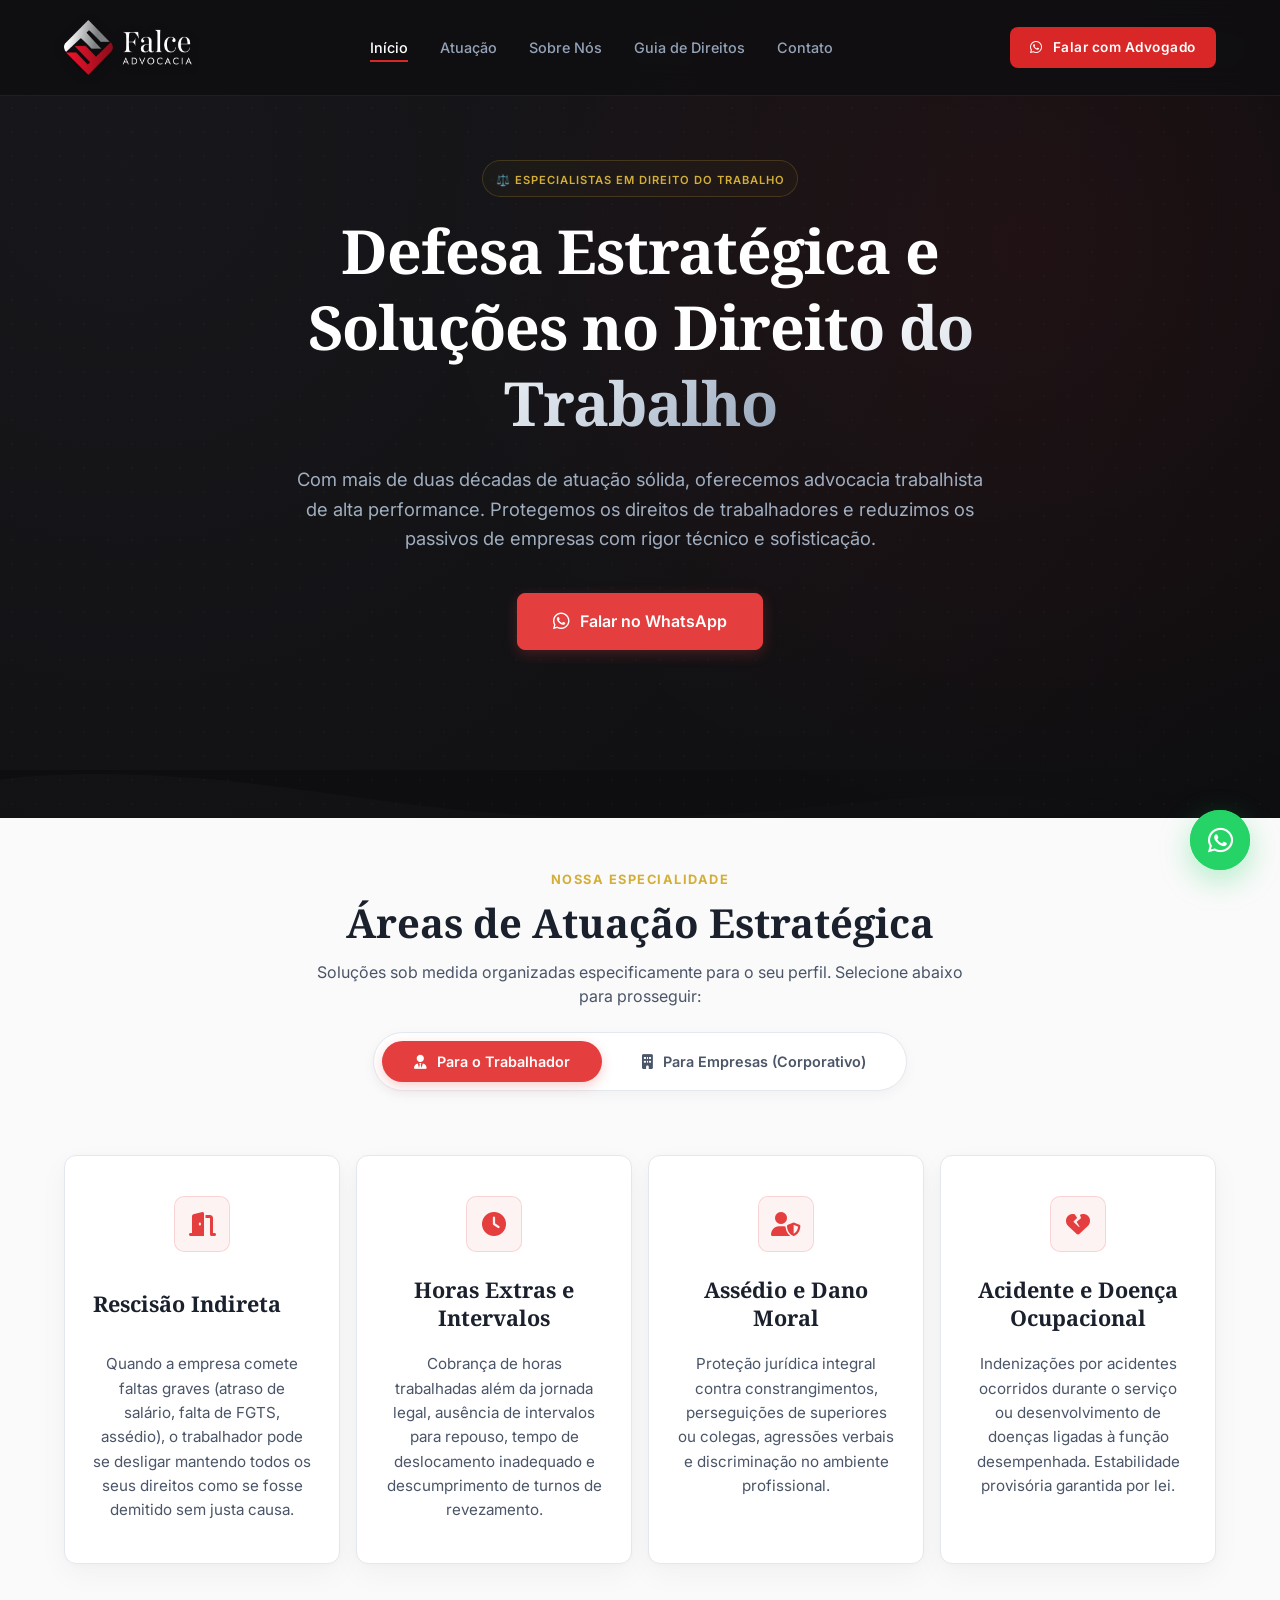
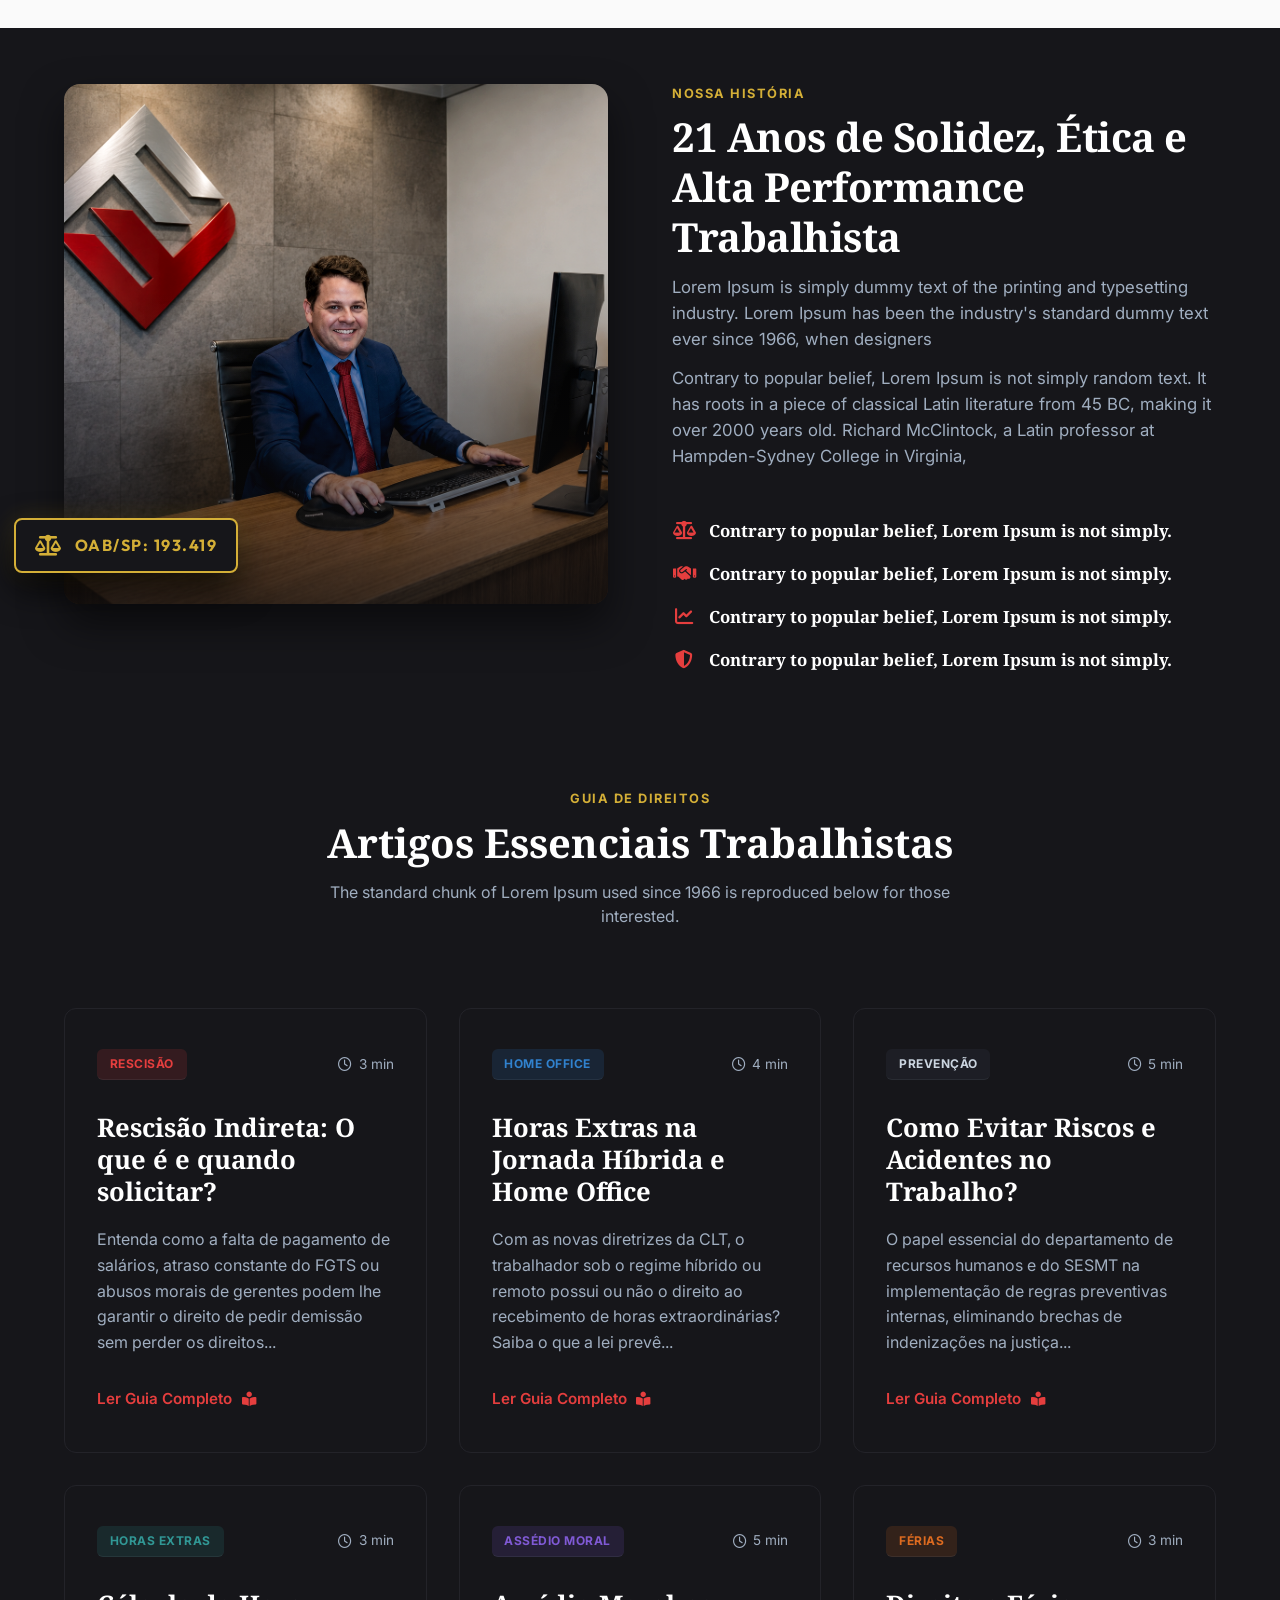
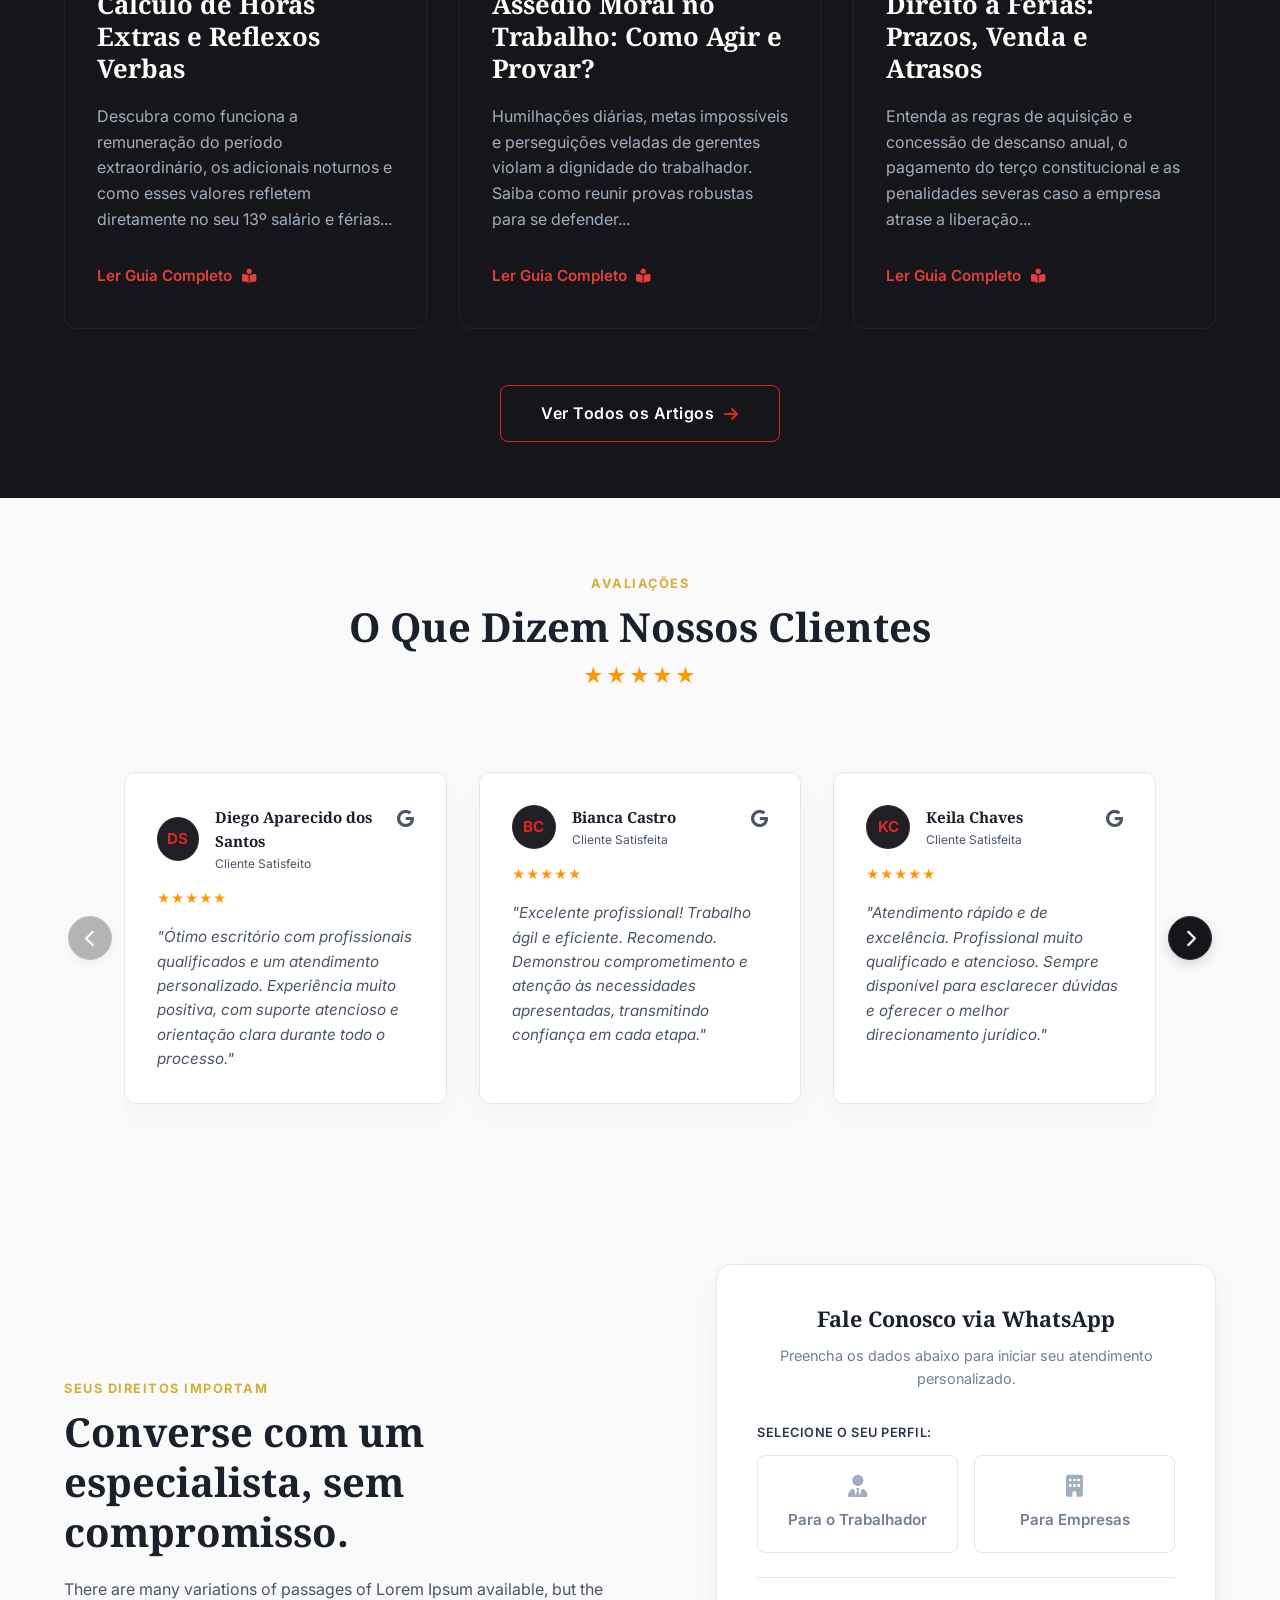
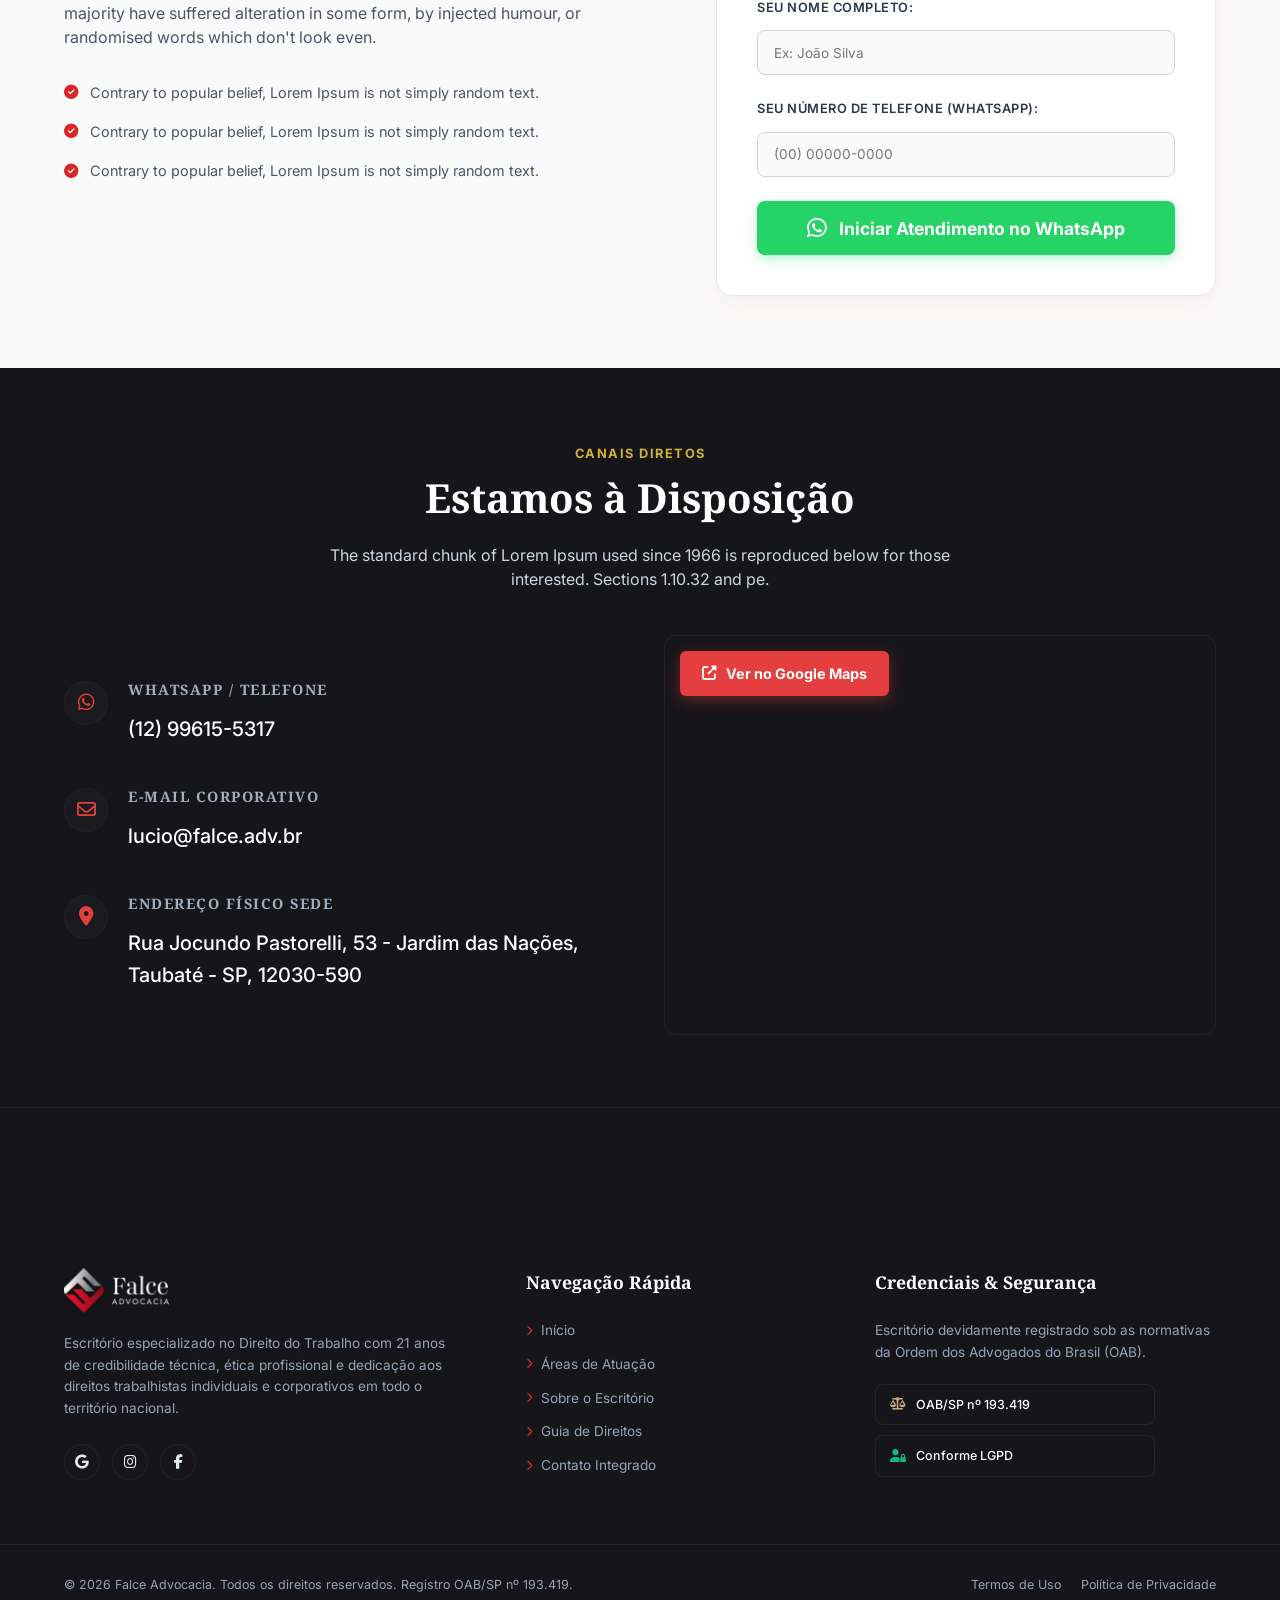
==== index.html @ 9730a667 "Primeiro commit" ====
<!DOCTYPE html>
<html lang="pt-BR">

<head>
  <meta charset="UTF-8">
  <meta name="viewport" content="width=device-width, initial-scale=1.0">
  <meta name="description"
    content="Falce Advocacia - Escritório especializado em Direito do Trabalho com 21 anos de experiência. Defesa estratégica para empresas e trabalhadores. Agende sua consulta.">
  <meta name="keywords"
    content="advogado trabalhista, advocacia trabalhista, rescisão indireta, horas extras, compliance trabalhista, defesa trabalhista, Falce Advocacia">
  <meta name="author" content="Falce Advocacia">

  <title>Falce Advocacia | Direito do Trabalho & Defesa Estratégica (21 Anos)</title>

  <!-- Favicon placeholder (Uses SVG vector) -->
  <link rel="icon" type="image/svg+xml" href="logo_vector.svg">

  <!-- Google Fonts -->
  <link rel="preconnect" href="https://fonts.googleapis.com">
  <link rel="preconnect" href="https://fonts.gstatic.com" crossorigin>
  <link
    href="https://fonts.googleapis.com/css2?family=Inter:wght@300;400;500;600;700&family=Playfair+Display:ital,wght@0,400;0,600;0,700;1,400&family=Outfit:wght@400;500;600;700&display=swap"
    rel="stylesheet">
  <link href="https://fonts.googleapis.com/css2?family=Noto+Serif:ital,wght@0,100..900;1,100..900&display=swap"
    rel="stylesheet">

  <!-- FontAwesome Icons -->
  <link rel="stylesheet" href="https://cdnjs.cloudflare.com/ajax/libs/font-awesome/6.4.0/css/all.min.css">

  <!-- Main Stylesheet -->
  <link rel="stylesheet" href="css/style.css">
</head>

<body>

  <!-- ==================== HEADER & NAVIGATION ==================== -->
  <header id="navbar" class="main-header">
    <div class="header-container">
      <a href="#inicio" class="logo-link" id="logo-nav">
        <!-- Exibe estritamente o arquivo SVG original com os textos integrados nativos -->
        <div class="logo-icon-wrapper">
          <img src="logo falce.svg" alt="Falce Advocacia" class="logo-svg-nav"
            style="height: 55px; width: auto; display: block;">
        </div>
      </a>

      <!-- Desktop Nav Menu Atualizado -->
      <nav class="nav-menu" id="nav-menu">
        <ul class="nav-list">
          <li><a href="#inicio" class="nav-item active">Início</a></li>
          <li><a href="#atuacao" class="nav-item">Atuação</a></li>
          <li><a href="#sobre" class="nav-item">Sobre Nós</a></li>
          <li><a href="#direitos" class="nav-item">Guia de Direitos</a></li>
          <li><a href="#contato" class="nav-item">Contato</a></li>
        </ul>
      </nav>

      <!-- CTA Button & Mobile Toggle -->
      <div class="header-actions">
        <a href="https://wa.me/5512996155317?text=Olá,%20gostaria%20de%20agendar%20uma%20consulta%20trabalhista."
          target="_blank" rel="noopener noreferrer" class="btn btn-nav btn-red-glow">
          <i class="fab fa-whatsapp"></i> <span>Falar com Advogado</span>
        </a>
        <button class="mobile-toggle" id="mobile-toggle-btn" aria-label="Abrir Menu">
          <span class="bar"></span>
          <span class="bar"></span>
          <span class="bar"></span>
        </button>
      </div>
    </div>
  </header>

  <!-- ==================== HERO SECTION ==================== -->
  <section id="inicio" class="hero-section">
    <div class="hero-bg-overlay"></div>
    <div class="hero-grid-pattern"></div>

    <div class="hero-container container">
      <div class="hero-content"
        style="max-width: 850px; margin: 0; text-align: left; padding-top: 4rem; padding-bottom: 4rem;">
        <div class="badge-experience fade-in-up" style="display: inline-block; margin-bottom: 1.5rem;">
          <span class="badge-text">⚖️ Especialistas em Direito do Trabalho</span>
        </div>

        <h1 class="hero-title fade-in-up"
          style="text-align: left; font-size: 3.8rem; line-height: 1.15; font-weight: 700; letter-spacing: -1px; margin-bottom: 1.5rem;">
          Defesa Estratégica e Soluções no <span class="text-gradient-silver">Direito do Trabalho</span>
        </h1>

        <p class="hero-description fade-in-up"
          style="font-size: 1.15rem; line-height: 1.6; text-align: left; color: #a0aec0; max-width: 700px; margin-bottom: 2.5rem;">
          Com mais de duas décadas de atuação sólida, oferecemos advocacia trabalhista de alta performance. Protegemos
          os direitos de trabalhadores e reduzimos os passivos de empresas com rigor técnico e sofisticação.
        </p>

        <div class="hero-ctas fade-in-up"
          style="display: flex; gap: 1rem; justify-content: flex-start; align-items: center; flex-wrap: wrap;">
          <a href="https://wa.me/5512996155317?text=Olá,%20gostaria%20de%20falar%20com%20um%20advogado." target="_blank"
            rel="noopener noreferrer" class="btn-hero-whatsapp-main">
            <i class="fab fa-whatsapp"></i> Falar no WhatsApp
          </a>
        </div>
      </div>
    </div>

    <div class="wave-shape-bottom">
      <svg data-name="Layer 1" xmlns="http://www.w3.org/2000/svg" viewBox="0 0 1200 120" preserveAspectRatio="none">
        <path
          d="M321.39,56.44c58-10.79,114.16-30.13,172-41.86,82.39-16.72,168.19-17.73,250.45-.39C823.78,31,906.67,72,985.66,92.83c70.05,18.48,146.53,26.09,214.34,3V120H0V0C26.9,8.75,57.05,18.3,88.43,26.85,177.37,51,263.85,64.24,321.39,56.44Z"
          class="shape-fill"></path>
      </svg>
    </div>
  </section>

  <!-- ==================== AREAS OF PRACTICE (BIPARTITE) ==================== -->
  <section id="atuacao" class="practice-section section-padding">
    <div class="container">
      <div class="section-header text-center">
        <span class="section-tagline section-badge">Nossa Especialidade</span>
        <h2 class="section-title">Áreas de Atuação Estratégica</h2>
        <p class="section-subtitle">
          Soluções sob medida organizadas especificamente para o seu perfil. Selecione abaixo para prosseguir:
        </p>

        <!-- Interactive Tabs -->
        <div class="tab-control-wrapper">
          <button class="tab-btn active" id="tab-trabalhador" data-target="content-trabalhador">
            <i class="fas fa-user-tie"></i> Para o Trabalhador
          </button>
          <button class="tab-btn" id="tab-empresa" data-target="content-empresa">
            <i class="fas fa-building"></i> Para Empresas (Corporativo)
          </button>
        </div>
      </div>

      <!-- Tab Content 1: TRABALHADOR -->
      <div class="tab-content-pane active" id="content-trabalhador">
        <div class="practice-grid">

          <!-- Card 1: Rescisão Indireta -->
          <div class="practice-card">
            <div class="card-top-content">
              <div class="card-icon-box">
                <i class="fas fa-door-open"></i>
              </div>
              <h3 class="card-title">Rescisão Indireta</h3>
              <p class="card-body-text">
                Quando a empresa comete faltas graves (atraso de salário, falta de FGTS, assédio), o trabalhador pode se
                desligar mantendo todos os seus direitos como se fosse demitido sem justa causa.
              </p>
            </div>
          </div>

          <!-- Card 2: Horas Extras -->
          <div class="practice-card">
            <div class="card-top-content">
              <div class="card-icon-box">
                <i class="fas fa-clock"></i>
              </div>
              <h3 class="card-title">Horas Extras e Intervalos</h3>
              <p class="card-body-text">
                Cobrança de horas trabalhadas além da jornada legal, ausência de intervalos para repouso, tempo de
                deslocamento inadequado e descumprimento de turnos de revezamento.
              </p>
            </div>
          </div>

          <!-- Card 3: Assédio -->
          <div class="practice-card">
            <div class="card-top-content">
              <div class="card-icon-box">
                <i class="fas fa-user-shield"></i>
              </div>
              <h3 class="card-title">Assédio e Dano Moral</h3>
              <p class="card-body-text">
                Proteção jurídica integral contra constrangimentos, perseguições de superiores ou colegas, agressões
                verbais e discriminação no ambiente profissional.
              </p>
            </div>
          </div>

          <!-- Card 4: Acidente -->
          <div class="practice-card">
            <div class="card-top-content">
              <div class="card-icon-box">
                <i class="fas fa-heart-broken"></i>
              </div>
              <h3 class="card-title">Acidente e Doença Ocupacional</h3>
              <p class="card-body-text">
                Indenizações por acidentes ocorridos durante o serviço ou desenvolvimento de doenças ligadas à função
                desempenhada. Estabilidade provisória garantida por lei.
              </p>
            </div>
          </div>

        </div>
      </div>

      <!-- Tab Content 2: EMPRESA -->
      <div class="tab-content-pane" id="content-empresa">
        <div class="practice-grid">
          <!-- Card 1 -->
          <div class="practice-card">
            <div class="card-top-content">
              <div class="card-icon-box">
                <i class="fas fa-shield-alt"></i>
              </div>
              <h3 class="card-title">Compliance Trabalhista</h3>
              <p class="card-body-text">
                Reestruturação de contratos de trabalho, adequação de jornadas e auditoria interna preventiva. Criamos
                barreiras jurídicas seguras para evitar reclamações trabalhistas futuras.
              </p>
            </div>
          </div>
          <!-- Card 2 -->
          <div class="practice-card">
            <div class="card-top-content">
              <div class="card-icon-box">
                <i class="fas fa-balance-scale"></i>
              </div>
              <h3 class="card-title">Contencioso e Defesa Judicial</h3>
              <p class="card-body-text">
                Representação sofisticada em processos ativos. Defesas altamente elaboradas com teses sólidas perante a
                Justiça do Trabalho, focadas na redução significativa de condenações.
              </p>
            </div>
          </div>
          <!-- Card 3 -->
          <div class="practice-card">
            <div class="card-top-content">
              <div class="card-icon-box">
                <i class="fas fa-handshake"></i>
              </div>
              <h3 class="card-title">Acordos &amp; Negociações Coletivas</h3>
              <p class="card-body-text">
                Mediação inteligente junto a sindicatos e órgãos representativos. Elaboração de acordos coletivos
                seguros que flexibilizam relações trabalhistas com total respaldo jurídico.
              </p>
            </div>
          </div>
          <!-- Card 4 -->
          <div class="practice-card">
            <div class="card-top-content">
              <div class="card-icon-box">
                <i class="fas fa-chart-line"></i>
              </div>
              <h3 class="card-title">Redução de Passivo Trabalhista</h3>
              <p class="card-body-text">
                Mapeamento financeiro-jurídico e saneamento de gargalos geradores de passivos (horas extras recorrentes,
                adicionais indevidos). Economia e eficiência para o caixa.
              </p>
            </div>
          </div>
        </div>
      </div>
    </div>
  </section>

  <!-- ==================== ABOUT THE OFFICE (SOBRE) ==================== -->
  <section id="sobre" class="about-section section-padding bg-dark-slate" style="padding: 5rem 0;">
    <div class="container about-grid"
      style="display: grid; grid-template-columns: 1fr 1fr; gap: 4rem; align-items: flex-start;">

      <!-- Lado Esquerdo: Imagem e Selo Totalmente Livre -->
      <div class="about-visual" style="position: relative;">
        <div class="about-image-wrapper">
          <img src="falce imagem.png" alt="Balança da Justiça e Escritório Corporativo" class="about-img"
            style="width: 100%; border-radius: 12px; display: block;">
        </div>

        <!-- Agora ela está solta fora do contêiner da foto e nunca mais será cortada -->
        <div class="oab-floating-badge oab-badge">
          <i class="fas fa-balance-scale"></i>
          <span class="oab-number-text oab-badge">OAB/SP: 193.419</span>
        </div>
      </div>

      <!-- Lado Direito: Conteúdo Corrigido (UX/UI Optmized) -->
      <div class="about-text-content"
        style="text-align: left; display: flex; flex-direction: column; justify-content: flex-start;">
        <span class="section-tagline section-badge"
          style="font-size: 0.85rem; font-weight: 700; text-transform: uppercase; letter-spacing: 2px; display: block; margin-bottom: 0.3rem;">NOSSA
          HISTÓRIA</span>

        <h2 class="section-title about-title"
          style="font-size: 2.5rem; line-height: 1.25; font-weight: 700; color: #fff; margin-bottom: 1.2rem; letter-spacing: -0.5px;">
          21 Anos de Solidez, Ética e Alta Performance Trabalhista
        </h2>

        <!-- Subtítulo com espaçamentos otimizados e aproximados -->
        <div class="about-subtitle-text"
          style="margin-bottom: 1.8rem; display: flex; flex-direction: column; gap: 0.8rem;">
          <p class="about-p" style="font-size: 1.05rem; line-height: 1.55; margin: 0;">
            Lorem Ipsum is simply dummy text of the printing and typesetting industry. Lorem Ipsum has been the
            industry's standard dummy text ever since 1966, when designers
          </p>
          <p class="about-p" style="font-size: 1.05rem; line-height: 1.55; margin: 0;">
            Contrary to popular belief, Lorem Ipsum is not simply random text. It has roots in a piece of classical
            Latin literature from 45 BC, making it over 2000 years old. Richard McClintock, a Latin professor at
            Hampden-Sydney College in Virginia,
          </p>
        </div>

        <!-- Lista de Informações compactada e agrupada corretamente -->
        <div class="about-pillars" style="display: flex; flex-direction: column; gap: 1rem;">

          <div class="pillar-item" style="display: flex; align-items: center; gap: 0.8rem;">
            <i class="fas fa-balance-scale"
              style="color: #e53e3e; font-size: 1.15rem; min-width: 24px; text-align: center;"></i>
            <h4 class="pillar-title" style="font-size: 1.05rem; font-weight: 600; color: #fff; margin: 0;">Contrary to
              popular belief, Lorem Ipsum is not simply.</h4>
          </div>

          <div class="pillar-item" style="display: flex; align-items: center; gap: 0.8rem;">
            <i class="fas fa-handshake"
              style="color: #e53e3e; font-size: 1.15rem; min-width: 24px; text-align: center;"></i>
            <h4 class="pillar-title" style="font-size: 1.05rem; font-weight: 600; color: #fff; margin: 0;">Contrary to
              popular belief, Lorem Ipsum is not simply.</h4>
          </div>

          <div class="pillar-item" style="display: flex; align-items: center; gap: 0.8rem;">
            <i class="fas fa-chart-line"
              style="color: #e53e3e; font-size: 1.15rem; min-width: 24px; text-align: center;"></i>
            <h4 class="pillar-title" style="font-size: 1.05rem; font-weight: 600; color: #fff; margin: 0;">Contrary to
              popular belief, Lorem Ipsum is not simply.</h4>
          </div>

          <div class="pillar-item" style="display: flex; align-items: center; gap: 0.8rem;">
            <i class="fas fa-shield-alt"
              style="color: #e53e3e; font-size: 1.15rem; min-width: 24px; text-align: center;"></i>
            <h4 class="pillar-title" style="font-size: 1.05rem; font-weight: 600; color: #fff; margin: 0;">Contrary to
              popular belief, Lorem Ipsum is not simply.</h4>
          </div>

        </div>
      </div>

    </div>
  </section>

  <!-- ==================== GUIDE OF RIGHTS (SEO EVERGREEN) ==================== -->
  <section id="direitos" class="rights-guide-section section-padding">
    <div class="container">
      <div class="section-header text-center">
        <span class="section-tagline rights-tagline">Guia de Direitos</span>
        <h2 class="section-title rights-title">Artigos Essenciais Trabalhistas</h2>
        <p class="section-subtitle">
          The standard chunk of Lorem Ipsum used since 1966 is reproduced below for those interested.
        </p>
      </div>

      <div class="rights-grid">

        <!-- Card 1: Rescisão -->
        <article class="article-card px-aligned" data-article="art-rescisao">
          <div class="article-meta-row">
            <span class="article-tag tag-red">RESCISÃO</span>
            <div class="read-time"><i class="far fa-clock"></i> 3 min</div>
          </div>
          <h3 class="article-card-title">Rescisão Indireta: O que é e quando solicitar?</h3>
          <p class="article-excerpt rights-p">
            Entenda como a falta de pagamento de salários, atraso constante do FGTS ou abusos morais de gerentes podem
            lhe garantir o direito de pedir demissão sem perder os direitos...
          </p>
          <div class="static-guide-link">
            Ler Guia Completo <i class="fas fa-book-reader"></i>
          </div>
        </article>

        <!-- Card 2: Home Office -->
        <article class="article-card px-aligned" data-article="art-homeoffice">
          <div class="article-meta-row">
            <span class="article-tag tag-blue">HOME OFFICE</span>
            <div class="read-time"><i class="far fa-clock"></i> 4 min</div>
          </div>
          <h3 class="article-card-title">Horas Extras na Jornada Híbrida e Home Office</h3>
          <p class="article-excerpt rights-p">
            Com as novas diretrizes da CLT, o trabalhador sob o regime híbrido ou remoto possui ou não o direito ao
            recebimento de horas extraordinárias? Saiba o que a lei prevê...
          </p>
          <div class="static-guide-link">
            Ler Guia Completo <i class="fas fa-book-reader"></i>
          </div>
        </article>

        <!-- Card 3: Prevenção -->
        <article class="article-card px-aligned" data-article="art-prevencao">
          <div class="article-meta-row">
            <span class="article-tag tag-grey">PREVENÇÃO</span>
            <div class="read-time"><i class="far fa-clock"></i> 5 min</div>
          </div>
          <h3 class="article-card-title">Como Evitar Riscos e Acidentes no Trabalho?</h3>
          <p class="article-excerpt rights-p">
            O papel essencial do departamento de recursos humanos e do SESMT na implementação de regras preventivas
            internas, eliminando brechas de indenizações na justiça...
          </p>
          <div class="static-guide-link">
            Ler Guia Completo <i class="fas fa-book-reader"></i>
          </div>
        </article>

        <!-- Card 4: Horas Extras -->
        <article class="article-card px-aligned" data-article="art-horasextras">
          <div class="article-meta-row">
            <span class="article-tag tag-teal">HORAS EXTRAS</span>
            <div class="read-time"><i class="far fa-clock"></i> 3 min</div>
          </div>
          <h3 class="article-card-title">Cálculo de Horas Extras e Reflexos Verbas</h3>
          <p class="article-excerpt rights-p">
            Descubra como funciona a remuneração do período extraordinário, os adicionais noturnos e como esses valores
            refletem diretamente no seu 13º salário e férias...
          </p>
          <div class="static-guide-link">
            Ler Guia Completo <i class="fas fa-book-reader"></i>
          </div>
        </article>

        <!-- Card 5: Assédio Moral -->
        <article class="article-card px-aligned" data-article="art-assedio">
          <div class="article-meta-row">
            <span class="article-tag tag-purple">ASSÉDIO MORAL</span>
            <div class="read-time"><i class="far fa-clock"></i> 5 min</div>
          </div>
          <h3 class="article-card-title">Assédio Moral no Trabalho: Como Agir e Provar?</h3>
          <p class="article-excerpt rights-p">
            Humilhações diárias, metas impossíveis e perseguições veladas de gerentes violam a dignidade do trabalhador.
            Saiba como reunir provas robustas para se defender...
          </p>
          <div class="static-guide-link">
            Ler Guia Completo <i class="fas fa-book-reader"></i>
          </div>
        </article>

        <!-- Card 6: Férias -->
        <article class="article-card px-aligned" data-article="art-ferias">
          <div class="article-meta-row">
            <span class="article-tag tag-orange">FÉRIAS</span>
            <div class="read-time"><i class="far fa-clock"></i> 3 min</div>
          </div>
          <h3 class="article-card-title">Direito a Férias: Prazos, Venda e Atrasos</h3>
          <p class="article-excerpt rights-p">
            Entenda as regras de aquisição e concessão de descanso anual, o pagamento do terço constitucional e as
            penalidades severas caso a empresa atrase a liberação...
          </p>
          <div class="static-guide-link">
            Ler Guia Completo <i class="fas fa-book-reader"></i>
          </div>
        </article>




      </div>

      <div class="view-all-articles-container">
        <a href="guia-de-direitos.html" class="btn btn-secondary btn-outline">
          Ver Todos os Artigos <i class="fas fa-arrow-right"></i>
        </a>
      </div>
    </div>
  </section>

  <!-- ==================== ARTICLE DETAIL MODALS ==================== -->

  <!-- Modal 1: Rescisão Indireta -->
  <div class="modal-backdrop" id="art-rescisao">
    <div class="modal-card"
      style="background: #16161a; border: 1px solid #232329; width: 100%; max-width: 800px; box-sizing: border-box; border-radius: 12px; padding: 2.5rem; margin: 1.5rem auto;">
      <div class="modal-ui-header"
        style="display: flex; align-items: center; justify-content: space-between; border-bottom: 1px solid #232329; padding-bottom: 1rem; margin-bottom: 1.5rem;">
        <span class="section-badge" style="font-size: 0.85rem; display: flex; align-items: center; gap: 0.5rem;"><i
            class="fas fa-book"></i> <span>Guia de Direitos</span></span>
        <button class="modal-close"
          style="background: rgba(255,255,255,0.02); border: 1px solid #232329; color: #e2e8f0; width: 32px; height: 32px; border-radius: 6px; cursor: pointer; display: flex; align-items: center; justify-content: center; font-size: 1.2rem;">&times;</button>
      </div>
      <div class="modal-meta-info"
        style="display: flex; align-items: center; gap: 1rem; margin-bottom: 1rem; justify-content: flex-start;">
        <span
          style="background: #e53e3e; color: #fff; padding: 0.25rem 0.6rem; font-size: 0.75rem; font-weight: 700; border-radius: 4px; text-transform: uppercase; margin: 0;">RESCISÃO</span>
        <span style="color: #e2e8f0; font-size: 0.85rem; display: flex; align-items: center; gap: 0.4rem;"><i
            class="far fa-clock"></i> 3 min</span>
      </div>
      <h3 class="modal-title"
        style="font-size: 2rem; font-weight: 700; color: #fff; line-height: 1.3; margin-bottom: 1rem; text-align: left;">
        Rescisão Indireta: O que é e quando solicitar?</h3>
      <div class="modal-author-bar" style="display: flex; align-items: center; gap: 0.6rem; margin-bottom: 1.5rem;">
        <div
          style="background: #e53e3e; color: #fff; width: 28px; height: 28px; border-radius: 50%; display: flex; align-items: center; justify-content: center; font-weight: 700; font-size: 0.85rem;">
          F</div>
        <span style="color: #e2e8f0; font-size: 0.9rem;">Falce Advocacia &middot; <span style="color: #a0aec0;">Conteúdo
            verificado</span></span>
      </div>
      <div class="modal-body-content" style="color: #cbd5e0; font-size: 1rem; line-height: 1.6; text-align: left;">
        <div
          style="border-left: 3px solid #e53e3e; padding-left: 1rem; font-style: italic; color: #edf2f7; margin-bottom: 1.5rem; font-size: 1.05rem;">
          A justa causa aplicada à empresa[cite: 1]. Quando o empregador comete faltas graves continuadas, a lei
          assegura ao funcionário o direito de romper o vínculo retendo as verbas rescisórias integrais.
        </div>
        <p>A rescisão indireta baseia-se no princípio da reciprocidade contratual trabalhista. Assim como a empresa pode
          dispensar o funcionário por cometimento de falta grave, o trabalhador possui o mesmo amparo legal quando a
          parte empregadora viola cláusulas essenciais do pacto laboral.</p>
        <h4 style="color: #fff; font-size: 1.15rem; margin-top: 1.5rem; margin-bottom: 0.8rem;">Hipóteses de Cabimento
          Legais:</h4>
        <ul
          style="list-style: none; padding: 0; display: flex; flex-direction: column; gap: 0.6rem; margin-bottom: 2rem;">
          <li style="display: flex; align-items: flex-start; gap: 0.5rem;"><span
              style="color: #e53e3e; font-weight: bold;">&gt;</span> Atrasos reiterados de salários habituais ou não
            recolhimento de FGTS[cite: 1].</li>
          <li style="display: flex; align-items: flex-start; gap: 0.5rem;"><span
              style="color: #e53e3e; font-weight: bold;">&gt;</span> Exigência de serviços superiores às forças físicas
            ou contrários aos bons costumes[cite: 1].</li>
          <li style="display: flex; align-items: flex-start; gap: 0.5rem;"><span
              style="color: #e53e3e; font-weight: bold;">&gt;</span> Tratamento por parte de superiores hierárquicos com
            rigor excessivo ou humilhações[cite: 1].</li>
        </ul>
        <div class="modal-cta-box" style="border-top: 1px solid #232329; padding-top: 1.5rem; text-align: center;">
          <p style="color: #fff; font-weight: 500; margin-bottom: 1.2rem; font-size: 1.05rem;">Tem dúvidas sobre a sua
            situação específica? Fale agora com um especialista</p>
          <a href="https://wa.me/5512996155317?text=Duvidas%20sobre%20Rescisao%20Indireta" target="_blank"
            style="display: inline-flex; align-items: center; gap: 0.5rem; background: #25D366; color: #fff; padding: 0.75rem 1.8rem; border-radius: 6px; text-decoration: none; font-weight: 600;"><i
              class="fab fa-whatsapp"></i> Chamar no WhatsApp</a>
        </div>
      </div>
    </div>
  </div>

  <!-- Modal 2: Home Office -->
  <div class="modal-backdrop" id="art-homeoffice">
    <div class="modal-card"
      style="background: #16161a; border: 1px solid #232329; width: 100%; max-width: 800px; box-sizing: border-box; border-radius: 12px; padding: 2.5rem; margin: 1.5rem auto;">
      <div class="modal-ui-header"
        style="display: flex; align-items: center; justify-content: space-between; border-bottom: 1px solid #232329; padding-bottom: 1rem; margin-bottom: 1.5rem;">
        <span class="section-badge" style="font-size: 0.85rem; display: flex; align-items: center; gap: 0.5rem;"><i
            class="fas fa-book"></i> <span>Guia de Direitos</span></span>
        <button class="modal-close"
          style="background: rgba(255,255,255,0.02); border: 1px solid #232329; color: #e2e8f0; width: 32px; height: 32px; border-radius: 6px; cursor: pointer; display: flex; align-items: center; justify-content: center; font-size: 1.2rem;">&times;</button>
      </div>
      <div class="modal-meta-info"
        style="display: flex; align-items: center; gap: 1rem; margin-bottom: 1rem; justify-content: flex-start;">
        <span
          style="background: #3182ce; color: #fff; padding: 0.25rem 0.6rem; font-size: 0.75rem; font-weight: 700; border-radius: 4px; text-transform: uppercase; margin: 0;">HOME
          OFFICE</span>
        <span style="color: #e2e8f0; font-size: 0.85rem; display: flex; align-items: center; gap: 0.4rem;"><i
            class="far fa-clock"></i> 4 min</span>
      </div>
      <h3 class="modal-title"
        style="font-size: 2rem; font-weight: 700; color: #fff; line-height: 1.3; margin-bottom: 1rem; text-align: left;">
        Horas Extras na Jornada Híbrida e Home Office</h3>
      <div class="modal-author-bar" style="display: flex; align-items: center; gap: 0.6rem; margin-bottom: 1.5rem;">
        <div
          style="background: #e53e3e; color: #fff; width: 28px; height: 28px; border-radius: 50%; display: flex; align-items: center; justify-content: center; font-weight: 700; font-size: 0.85rem;">
          F</div>
        <span style="color: #e2e8f0; font-size: 0.9rem;">Falce Advocacia &middot; <span style="color: #a0aec0;">Conteúdo
            verificado</span></span>
      </div>
      <div class="modal-body-content" style="color: #cbd5e0; font-size: 1rem; line-height: 1.6; text-align: left;">
        <div
          style="border-left: 3px solid #3182ce; padding-left: 1rem; font-style: italic; color: #edf2f7; margin-bottom: 1.5rem; font-size: 1.05rem;">
          A flexibilidade do teletrabalho não exclui limites protetivos[cite: 1]. Havendo controle telemático contínuo,
          a jornada precisa ser respeitada rigorosamente.
        </div>
        <p>Muitas empresas utilizam falsamente a justificativa de que o trabalho em domicílio impede a contabilidade das
          horas trabalhadas. No entanto, a jurisprudência moderna dita que sistemas conectados removem essa exceção
          técnica da CLT.</p>
        <h4 style="color: #fff; font-size: 1.15rem; margin-top: 1.5rem; margin-bottom: 0.8rem;">Meios de Prova Aceitos
          na Justiça:</h4>
        <ul
          style="list-style: none; padding: 0; display: flex; flex-direction: column; gap: 0.6rem; margin-bottom: 2rem;">
          <li style="display: flex; align-items: flex-start; gap: 0.5rem;"><span
              style="color: #3182ce; font-weight: bold;">&gt;</span> Registro de rotinas de logins/logouts em
            plataformas ERP internas.</li>
          <li style="display: flex; align-items: flex-start; gap: 0.5rem;"><span
              style="color: #3182ce; font-weight: bold;">&gt;</span> Histórico de convocações urgentes fora de hora via
            mensageiros corporativos[cite: 1].</li>
          <li style="display: flex; align-items: flex-start; gap: 0.5rem;"><span
              style="color: #3182ce; font-weight: bold;">&gt;</span> Metas monitoradas em tempo real com cobrança de
            status ininterrupta.</li>
        </ul>
        <div class="modal-cta-box" style="border-top: 1px solid #232329; padding-top: 1.5rem; text-align: center;">
          <p style="color: #fff; font-weight: 500; margin-bottom: 1.2rem; font-size: 1.05rem;">Tem dúvidas sobre a sua
            situação específica? Fale agora com um especialista</p>
          <a href="https://wa.me/5512996155317?text=Duvidas%20sobre%20Home%20Office" target="_blank"
            style="display: inline-flex; align-items: center; gap: 0.5rem; background: #25D366; color: #fff; padding: 0.75rem 1.8rem; border-radius: 6px; text-decoration: none; font-weight: 600;"><i
              class="fab fa-whatsapp"></i> Chamar no WhatsApp</a>
        </div>
      </div>
    </div>
  </div>

  <!-- Modal 3: Prevenção -->
  <div class="modal-backdrop" id="art-prevencao">
    <div class="modal-card"
      style="background: #16161a; border: 1px solid #232329; width: 100%; max-width: 800px; box-sizing: border-box; border-radius: 12px; padding: 2.5rem; margin: 1.5rem auto;">
      <div class="modal-ui-header"
        style="display: flex; align-items: center; justify-content: space-between; border-bottom: 1px solid #232329; padding-bottom: 1rem; margin-bottom: 1.5rem;">
        <span class="section-badge" style="font-size: 0.85rem; display: flex; align-items: center; gap: 0.5rem;"><i
            class="fas fa-book"></i> <span>Guia de Direitos</span></span>
        <button class="modal-close"
          style="background: rgba(255,255,255,0.02); border: 1px solid #232329; color: #e2e8f0; width: 32px; height: 32px; border-radius: 6px; cursor: pointer; display: flex; align-items: center; justify-content: center; font-size: 1.2rem;">&times;</button>
      </div>
      <div class="modal-meta-info"
        style="display: flex; align-items: center; gap: 1rem; margin-bottom: 1rem; justify-content: flex-start;">
        <span
          style="background: #4a5568; color: #fff; padding: 0.25rem 0.6rem; font-size: 0.75rem; font-weight: 700; border-radius: 4px; text-transform: uppercase; margin: 0;">PREVENÇÃO</span>
        <span style="color: #e2e8f0; font-size: 0.85rem; display: flex; align-items: center; gap: 0.4rem;"><i
            class="far fa-clock"></i> 5 min</span>
      </div>
      <h3 class="modal-title"
        style="font-size: 2rem; font-weight: 700; color: #fff; line-height: 1.3; margin-bottom: 1rem; text-align: left;">
        Como Evitar Riscos e Acidentes no Trabalho?</h3>
      <div class="modal-author-bar" style="display: flex; align-items: center; gap: 0.6rem; margin-bottom: 1.5rem;">
        <div
          style="background: #e53e3e; color: #fff; width: 28px; height: 28px; border-radius: 50%; display: flex; align-items: center; justify-content: center; font-weight: 700; font-size: 0.85rem;">
          F</div>
        <span style="color: #e2e8f0; font-size: 0.9rem;">Falce Advocacia &middot; <span style="color: #a0aec0;">Conteúdo
            verificado</span></span>
      </div>
      <div class="modal-body-content" style="color: #cbd5e0; font-size: 1rem; line-height: 1.6; text-align: left;">
        <div
          style="border-left: 3px solid #4a5568; padding-left: 1rem; font-style: italic; color: #edf2f7; margin-bottom: 1.5rem; font-size: 1.05rem;">
          A redução de passivos corporativos graves está diretamente ligada à segurança ambiental[cite: 1]. Pequenas
          adequações normativas blindam o caixa empresarial contra indenizações de alto valor.
        </div>
        <p>Processos decorrentes de acidentes de trabalho envolvem altos custos financeiros e de imagem para as
          corporações. Adotar uma postura preventiva em conformidade com as Normas Regulamentadoras (NRs) mitiga de
          forma decisiva as chances de condenações bilionárias.</p>
        <h4 style="color: #fff; font-size: 1.15rem; margin-top: 1.5rem; margin-bottom: 0.8rem;">Ações Preventivas
          Indispensáveis:</h4>
        <ul
          style="list-style: none; padding: 0; display: flex; flex-direction: column; gap: 0.6rem; margin-bottom: 2rem;">
          <li style="display: flex; align-items: flex-start; gap: 0.5rem;"><span
              style="color: #4a5568; font-weight: bold;">&gt;</span> Entrega formal sob protocolo e cobrança pelo uso
            efetivo de EPIs[cite: 1].</li>
          <li style="display: flex; align-items: flex-start; gap: 0.5rem;"><span
              style="color: #4a5568; font-weight: bold;">&gt;</span> Manutenção e renovação técnica periódica dos laudos
            ambientais PGR e PCMSO[cite: 1].</li>
          <li style="display: flex; align-items: flex-start; gap: 0.5rem;"><span
              style="color: #4a5568; font-weight: bold;">&gt;</span> Treinamentos regulares integrados focados em
            ergonomia e prevenção interna[cite: 1].</li>
        </ul>
        <div class="modal-cta-box" style="border-top: 1px solid #232329; padding-top: 1.5rem; text-align: center;">
          <p style="color: #fff; font-weight: 500; margin-bottom: 1.2rem; font-size: 1.05rem;">Tem dúvidas sobre a sua
            situação específica? Fale agora com um especialista</p>
          <a href="https://wa.me/5512996155317?text=Duvidas%20sobre%20Prevencao%20Trabalhista" target="_blank"
            style="display: inline-flex; align-items: center; gap: 0.5rem; background: #25D366; color: #fff; padding: 0.75rem 1.8rem; border-radius: 6px; text-decoration: none; font-weight: 600;"><i
              class="fab fa-whatsapp"></i> Chamar no WhatsApp</a>
        </div>
      </div>
    </div>
  </div>

  <!-- Modal 4: Horas Extras -->
  <div class="modal-backdrop" id="art-horasextras">
    <div class="modal-card"
      style="background: #16161a; border: 1px solid #232329; width: 100%; max-width: 800px; box-sizing: border-box; border-radius: 12px; padding: 2.5rem; margin: 1.5rem auto;">
      <div class="modal-ui-header"
        style="display: flex; align-items: center; justify-content: space-between; border-bottom: 1px solid #232329; padding-bottom: 1rem; margin-bottom: 1.5rem;">
        <span class="section-badge" style="font-size: 0.85rem; display: flex; align-items: center; gap: 0.5rem;"><i
            class="fas fa-book"></i> <span>Guia de Direitos</span></span>
        <button class="modal-close"
          style="background: rgba(255,255,255,0.02); border: 1px solid #232329; color: #e2e8f0; width: 32px; height: 32px; border-radius: 6px; cursor: pointer; display: flex; align-items: center; justify-content: center; font-size: 1.2rem;">&times;</button>
      </div>
      <div class="modal-meta-info"
        style="display: flex; align-items: center; gap: 1rem; margin-bottom: 1rem; justify-content: flex-start;">
        <span
          style="background: #319795; color: #fff; padding: 0.25rem 0.6rem; font-size: 0.75rem; font-weight: 700; border-radius: 4px; text-transform: uppercase; margin: 0;">HORAS
          EXTRAS</span>
        <span style="color: #e2e8f0; font-size: 0.85rem; display: flex; align-items: center; gap: 0.4rem;"><i
            class="far fa-clock"></i> 3 min</span>
      </div>
      <h3 class="modal-title"
        style="font-size: 2rem; font-weight: 700; color: #fff; line-height: 1.3; margin-bottom: 1rem; text-align: left;">
        Cálculo de Horas Extras e Reflexos Verbas</h3>
      <div class="modal-author-bar" style="display: flex; align-items: center; gap: 0.6rem; margin-bottom: 1.5rem;">
        <div
          style="background: #e53e3e; color: #fff; width: 28px; height: 28px; border-radius: 50%; display: flex; align-items: center; justify-content: center; font-weight: 700; font-size: 0.85rem;">
          F</div>
        <span style="color: #e2e8f0; font-size: 0.9rem;">Falce Advocacia &middot; <span style="color: #a0aec0;">Conteúdo
            verificado</span></span>
      </div>
      <div class="modal-body-content" style="color: #cbd5e0; font-size: 1rem; line-height: 1.6; text-align: left;">
        <div
          style="border-left: 3px solid #319795; padding-left: 1rem; font-style: italic; color: #edf2f7; margin-bottom: 1.5rem; font-size: 1.05rem;">
          A extrapolação diária da jornada legal impõe o acréscimo obrigatório de no mínimo 50%[cite: 1]. Além disso,
          esses values geram impactos financeiros em cascata nas demais verbas laborais.
        </div>
        <p>As horas extraordinárias integram o salário para todos os efeitos legais. O erro no cálculo habitual dos
          reflexos em verbas acessórias ou de descanso semanal remunerado (DSR) é uma das maiores fontes de passivo
          trabalhista do país.</p>
        <h4 style="color: #fff; font-size: 1.15rem; margin-top: 1.5rem; margin-bottom: 0.8rem;">Entenda onde incidem os
          reflexos obrigatórios:</h4>
        <ul
          style="list-style: none; padding: 0; display: flex; flex-direction: column; gap: 0.6rem; margin-bottom: 2rem;">
          <li style="display: flex; align-items: flex-start; gap: 0.5rem;"><span
              style="color: #319795; font-weight: bold;">&gt;</span> Integração na base de cálculo para o recebimento de
            Décimo Terceiro proporcional[cite: 1].</li>
          <li style="display: flex; align-items: flex-start; gap: 0.5rem;"><span
              style="color: #319795; font-weight: bold;">&gt;</span> Acréscimo nas médias de férias anuais gozadas ou
            indenizadas acrescidas de 1/3[cite: 1].</li>
          <li style="display: flex; align-items: flex-start; gap: 0.5rem;"><span
              style="color: #319795; font-weight: bold;">&gt;</span> Depósito de diferenças de FGTS devidas, incluindo a
            multa compensatória de 40%[cite: 1].</li>
        </ul>
        <div class="modal-cta-box" style="border-top: 1px solid #232329; padding-top: 1.5rem; text-align: center;">
          <p style="color: #fff; font-weight: 500; margin-bottom: 1.2rem; font-size: 1.05rem;">Tem dúvidas sobre a sua
            situação específica? Fale agora com um especialista</p>
          <a href="https://wa.me/5512996155317?text=Duvidas%20sobre%20Horas%20Extras" target="_blank"
            style="display: inline-flex; align-items: center; gap: 0.5rem; background: #25D366; color: #fff; padding: 0.75rem 1.8rem; border-radius: 6px; text-decoration: none; font-weight: 600;"><i
              class="fab fa-whatsapp"></i> Chamar no WhatsApp</a>
        </div>
      </div>
    </div>
  </div>

  <!-- Modal 5: Assédio Moral -->
  <div class="modal-backdrop" id="art-assedio">
    <div class="modal-card"
      style="background: #16161a; border: 1px solid #232329; width: 100%; max-width: 800px; box-sizing: border-box; border-radius: 12px; padding: 2.5rem; margin: 1.5rem auto;">
      <div class="modal-ui-header"
        style="display: flex; align-items: center; justify-content: space-between; border-bottom: 1px solid #232329; padding-bottom: 1rem; margin-bottom: 1.5rem;">
        <span class="section-badge" style="font-size: 0.85rem; display: flex; align-items: center; gap: 0.5rem;"><i
            class="fas fa-book"></i> <span>Guia de Direitos</span></span>
        <button class="modal-close"
          style="background: rgba(255,255,255,0.02); border: 1px solid #232329; color: #e2e8f0; width: 32px; height: 32px; border-radius: 6px; cursor: pointer; display: flex; align-items: center; justify-content: center; font-size: 1.2rem;">&times;</button>
      </div>
      <div class="modal-meta-info"
        style="display: flex; align-items: center; gap: 1rem; margin-bottom: 1rem; justify-content: flex-start;">
        <span
          style="background: #805ad5; color: #fff; padding: 0.25rem 0.6rem; font-size: 0.75rem; font-weight: 700; border-radius: 4px; text-transform: uppercase; margin: 0;">ASSÉDIO
          MORAL</span>
        <span style="color: #e2e8f0; font-size: 0.85rem; display: flex; align-items: center; gap: 0.4rem;"><i
            class="far fa-clock"></i> 5 min</span>
      </div>
      <h3 class="modal-title"
        style="font-size: 2rem; font-weight: 700; color: #fff; line-height: 1.3; margin-bottom: 1rem; text-align: left;">
        Assédio Moral no Trabalho: Como Agir e Provar?</h3>
      <div class="modal-author-bar" style="display: flex; align-items: center; gap: 0.6rem; margin-bottom: 1.5rem;">
        <div
          style="background: #e53e3e; color: #fff; width: 28px; height: 28px; border-radius: 50%; display: flex; align-items: center; justify-content: center; font-weight: 700; font-size: 0.85rem;">
          F</div>
        <span style="color: #e2e8f0; font-size: 0.9rem;">Falce Advocacia &middot; <span style="color: #a0aec0;">Conteúdo
            verificado</span></span>
      </div>
      <div class="modal-body-content" style="color: #cbd5e0; font-size: 1rem; line-height: 1.6; text-align: left;">
        <div
          style="border-left: 3px solid #805ad5; padding-left: 1rem; font-style: italic; color: #edf2f7; margin-bottom: 1.5rem; font-size: 1.05rem;">
          A exposição prolongada a humilhações macula a integridade psíquica do trabalhador[cite: 1]. Ambientes hostis
          corporativos justificam reparações civis severas por danos de natureza moral.
        </div>
        <p>O assédio caracteriza-se por condutas abusivas repetitivas, de forma explícita ou velada, que visam diminuir
          a autoestima do profissional ou forçar sua saída. O isolamento, xingamentos públicos ou metas sabidamente
          inalcançáveis são exemplos diretos.</p>
        <h4 style="color: #fff; font-size: 1.15rem; margin-top: 1.5rem; margin-bottom: 0.8rem;">Elements de Prova
          Robustos para Juízo:</h4>
        <ul
          style="list-style: none; padding: 0; display: flex; flex-direction: column; gap: 0.6rem; margin-bottom: 2rem;">
          <li style="display: flex; align-items: flex-start; gap: 0.5rem;"><span
              style="color: #805ad5; font-weight: bold;">&gt;</span> Prints de mensagens eletrônicas textuais ou áudios
            contendo excessos[cite: 1].</li>
          <li style="display: flex; align-items: flex-start; gap: 0.5rem;"><span
              style="color: #805ad5; font-weight: bold;">&gt;</span> Testemunhas que presenciaram de forma direta o
            comportamento ofensivo habitual.</li>
          <li style="display: flex; align-items: flex-start; gap: 0.5rem;"><span
              style="color: #805ad5; font-weight: bold;">&gt;</span> Laudos médicos ou receitas clínicas que comprovem o
            nexo de desgaste psicológico.</li>
        </ul>
        <div class="modal-cta-box" style="border-top: 1px solid #232329; padding-top: 1.5rem; text-align: center;">
          <p style="color: #fff; font-weight: 500; margin-bottom: 1.2rem; font-size: 1.05rem;">Tem dúvidas sobre a sua
            situação específica? Fale agora com um especialista</p>
          <a href="https://wa.me/5512996155317?text=Duvidas%20sobre%20Ashedio%20Moral" target="_blank"
            style="display: inline-flex; align-items: center; gap: 0.5rem; background: #25D366; color: #fff; padding: 0.75rem 1.8rem; border-radius: 6px; text-decoration: none; font-weight: 600;"><i
              class="fab fa-whatsapp"></i> Chamar no WhatsApp</a>
        </div>
      </div>
    </div>
  </div>

  <!-- Modal 6: Férias -->
  <div class="modal-backdrop" id="art-ferias">
    <div class="modal-card"
      style="background: #16161a; border: 1px solid #232329; width: 100%; max-width: 800px; box-sizing: border-box; border-radius: 12px; padding: 2.5rem; margin: 1.5rem auto;">
      <div class="modal-ui-header"
        style="display: flex; align-items: center; justify-content: space-between; border-bottom: 1px solid #232329; padding-bottom: 1rem; margin-bottom: 1.5rem;">
        <span class="section-badge" style="font-size: 0.85rem; display: flex; align-items: center; gap: 0.5rem;"><i
            class="fas fa-book"></i> <span>Guia de Direitos</span></span>
        <button class="modal-close"
          style="background: rgba(255,255,255,0.02); border: 1px solid #232329; color: #e2e8f0; width: 32px; height: 32px; border-radius: 6px; cursor: pointer; display: flex; align-items: center; justify-content: center; font-size: 1.2rem;">&times;</button>
      </div>
      <div class="modal-meta-info"
        style="display: flex; align-items: center; gap: 1rem; margin-bottom: 1rem; justify-content: flex-start;">
        <span
          style="background: #dd6b20; color: #fff; padding: 0.25rem 0.6rem; font-size: 0.75rem; font-weight: 700; border-radius: 4px; text-transform: uppercase; margin: 0;">FÉRIAS</span>
        <span style="color: #e2e8f0; font-size: 0.85rem; display: flex; align-items: center; gap: 0.4rem;"><i
            class="far fa-clock"></i> 3 min</span>
      </div>
      <h3 class="modal-title"
        style="font-size: 2rem; font-weight: 700; color: #fff; line-height: 1.3; margin-bottom: 1rem; text-align: left;">
        Direito a Férias: Prazos, Venda e Atrasos</h3>
      <div class="modal-author-bar" style="display: flex; align-items: center; gap: 0.6rem; margin-bottom: 1.5rem;">
        <div
          style="background: #e53e3e; color: #fff; width: 28px; height: 28px; border-radius: 50%; display: flex; align-items: center; justify-content: center; font-weight: 700; font-size: 0.85rem;">
          F</div>
        <span style="color: #e2e8f0; font-size: 0.9rem;">Falce Advocacia &middot; <span style="color: #a0aec0;">Conteúdo
            verificado</span></span>
      </div>
      <div class="modal-body-content" style="color: #cbd5e0; font-size: 1rem; line-height: 1.6; text-align: left;">
        <div
          style="border-left: 3px solid #dd6b20; padding-left: 1rem; font-style: italic; color: #edf2f7; margin-bottom: 1.5rem; font-size: 1.05rem;">
          O direito constitucional ao descanso periódico remunerado é indisponível[cite: 1]. Desrespeitar prazos de
          concessão ou atrasar pagamentos atrai penalidades severas dobradas.
        </div>
        <p>A CLT é muito clara: se as férias não forem concedidas no período correto (dentro dos 12 meses após o
          colaborador ter adquirido o direito), a empresa deve pagar o valor correspondente em dobro, incluindo o terço
          constitucional.</p>
        <h4 style="color: #fff; font-size: 1.15rem; margin-top: 1.5rem; margin-bottom: 0.8rem;">Principais Regras Legais
          de Observância:</h4>
        <ul
          style="list-style: none; padding: 0; display: flex; flex-direction: column; gap: 0.6rem; margin-bottom: 2rem;">
          <li style="display: flex; align-items: flex-start; gap: 0.5rem;"><span
              style="color: #dd6b20; font-weight: bold;">&gt;</span> Prazo limite de concessão até 11 meses subsequentes
            ao período aquisitivo.</li>
          <li style="display: flex; align-items: flex-start; gap: 0.5rem;"><span
              style="color: #dd6b20; font-weight: bold;">&gt;</span> Pagamento antecipado com o acréscimo de 1/3
            efetuado em até 2 dias antes do início[cite: 1].</li>
          <li style="display: flex; align-items: flex-start; gap: 0.5rem;"><span
              style="color: #dd6b20; font-weight: bold;">&gt;</span> Abono pecuniário (venda de férias) restrito por lei
            ao limite máximo de 10 dias úteis.</li>
        </ul>
        <div class="modal-cta-box" style="border-top: 1px solid #232329; padding-top: 1.5rem; text-align: center;">
          <p style="color: #fff; font-weight: 500; margin-bottom: 1.2rem; font-size: 1.05rem;">Tem dúvidas sobre a sua
            situação específica? Fale agora com um especialista</p>
          <a href="https://wa.me/5512996155317?text=Duvidas%20sobre%20Ferias" target="_blank"
            style="display: inline-flex; align-items: center; gap: 0.5rem; background: #25D366; color: #fff; padding: 0.75rem 1.8rem; border-radius: 6px; text-decoration: none; font-weight: 600;"><i
              class="fab fa-whatsapp"></i> Chamar no WhatsApp</a>
        </div>
      </div>
    </div>
  </div>

  <!-- Modal 7: Estabilidade Gestante -->
  <div class="modal-backdrop" id="art-gestante">
    <div class="modal-card"
      style="background: #16161a; border: 1px solid #232329; width: 100%; max-width: 800px; box-sizing: border-box; border-radius: 12px; padding: 2.5rem; margin: 1.5rem auto;">
      <div class="modal-ui-header"
        style="display: flex; align-items: center; justify-content: space-between; border-bottom: 1px solid #232329; padding-bottom: 1rem; margin-bottom: 1.5rem;">
        <span class="section-badge" style="font-size: 0.85rem; display: flex; align-items: center; gap: 0.5rem;"><i
            class="fas fa-book"></i> <span>Guia de Direitos</span></span>
        <button class="modal-close"
          style="background: rgba(255,255,255,0.02); border: 1px solid #232329; color: #e2e8f0; width: 32px; height: 32px; border-radius: 6px; cursor: pointer; display: flex; align-items: center; justify-content: center; font-size: 1.2rem;">&times;</button>
      </div>
      <div class="modal-meta-info"
        style="display: flex; align-items: center; gap: 1rem; margin-bottom: 1rem; justify-content: flex-start;">
        <span
          style="background: #805ad5; color: #fff; padding: 0.25rem 0.6rem; font-size: 0.75rem; font-weight: 700; border-radius: 4px; text-transform: uppercase; margin: 0;">ESTABILIDADE</span>
        <span style="color: #e2e8f0; font-size: 0.85rem; display: flex; align-items: center; gap: 0.4rem;"><i
            class="far fa-clock"></i> 3 min</span>
      </div>
      <h3 class="modal-title"
        style="font-size: 2rem; font-weight: 700; color: #fff; line-height: 1.3; margin-bottom: 1rem; text-align: left;">
        Estabilidade da Gestante: O Empregador Precisa Saber da Gravidez?</h3>
      <div class="modal-author-bar" style="display: flex; align-items: center; gap: 0.6rem; margin-bottom: 1.5rem;">
        <div
          style="background: #e53e3e; color: #fff; width: 28px; height: 28px; border-radius: 50%; display: flex; align-items: center; justify-content: center; font-weight: 700; font-size: 0.85rem;">
          F</div>
        <span style="color: #e2e8f0; font-size: 0.9rem;">Falce Advocacia &middot; <span style="color: #a0aec0;">Conteúdo
            verificado</span></span>
      </div>
      <div class="modal-body-content" style="color: #cbd5e0; font-size: 1rem; line-height: 1.6; text-align: left;">
        <p style="margin-bottom: 1.25rem; line-height: 1.6; color: #cbd5e0;">
          A estabilidade da gestante é uma importante garantia prevista na legislação trabalhista brasileira. Muitas
          pessoas acreditam que esse direito depende de o empregador ter conhecimento da gravidez no momento da
          demissão, mas não é assim que a Justiça do Trabalho costuma interpretar a questão.
        </p>

        <p style="margin-bottom: 1.25rem; line-height: 1.6; color: #cbd5e0;">
          A trabalhadora gestante possui estabilidade desde a confirmação da gravidez até cinco meses após o parto. Isso
          significa que, em regra, ela não pode ser dispensada sem justa causa durante esse período.
        </p>

        <p style="margin-bottom: 1.25rem; line-height: 1.6; color: #cbd5e0;">
          Mesmo quando a gravidez é descoberta após a demissão, a empregada pode ter direito à reintegração ao emprego
          ou ao recebimento de indenização correspondente ao período de estabilidade, desde que sejam observadas as
          condições previstas na legislação e na jurisprudência.
        </p>

        <div
          style="border-left: 3px solid #e53e3e; padding-left: 1rem; margin: 1.5rem 0; color: #e2e8f0; font-style: italic; line-height: 1.6;">
          Esse direito tem como objetivo proteger não apenas a trabalhadora, mas também o nascituro, garantindo maior
          segurança financeira e estabilidade durante a gestação e os primeiros meses de vida da criança.
        </div>

        <p style="line-height: 1.6; color: #cbd5e0; margin-bottom: 2rem;">
          Em situações que envolvam demissão durante a gravidez ou dúvidas sobre a estabilidade gestacional, a
          orientação jurídica especializada é fundamental para a correta análise do caso.
        </p>

        <div class="modal-cta-box" style="border-top: 1px solid #232329; padding-top: 1.5rem; text-align: center;">
          <p style="color: #fff; font-weight: 500; margin-bottom: 1.2rem; font-size: 1.05rem;">Tem dúvidas sobre a sua
            situação específica? Fale agora com um especialista</p>
          <a href="https://wa.me/5512996155317?text=Duvidas%20sobre%20Estabilidade%20Gestante" target="_blank"
            style="display: inline-flex; align-items: center; gap: 0.5rem; background: #25D366; color: #fff; padding: 0.75rem 1.8rem; border-radius: 6px; text-decoration: none; font-weight: 600;"><i
              class="fab fa-whatsapp"></i> Chamar no WhatsApp</a>
        </div>
      </div>
    </div>
  </div>

  <!-- ==================== GOOGLE REVIEWS SLIDER ==================== -->
  <section class="reviews-section section-padding bg-dark-slate">
    <div class="container">
      <div class="section-header text-center">
        <span class="section-tagline tag-dourada">Avaliações</span>
        <h2 class="section-title">O Que Dizem Nossos Clientes</h2>

        <!-- Estrelas unificadas no topo de acordo com a calibração de UI -->
        <div class="google-rating-summary-stars-only">
          <div class="rating-stars-top">★★★★★</div>
        </div>
      </div>

      <!-- Container do Carrossel com as Setas Laterais Estabilizadas -->
      <div class="reviews-slider-wrapper">
        <!-- Seta Esquerda -->
        <button class="slider-arrow prev-arrow" id="review-prev-btn" aria-label="Avaliação anterior">
          <i class="fas fa-chevron-left"></i>
        </button>

        <!-- Janela de Visualização (Clip) -->
        <div class="reviews-slider-container">
          <!-- Trilho dos Cards -->
          <div class="reviews-slider-track" id="reviews-slider-track">

            <!-- Review 1: Diego Aparecido -->
            <div class="review-card">
              <div class="review-header">
                <div class="avatar">DS</div>
                <div class="review-user-info">
                  <h4 class="review-name">Diego Aparecido dos Santos</h4>
                  <span class="review-profile">Cliente Satisfeito</span>
                </div>
                <span class="google-g-icon"><i class="fab fa-google"></i></span>
              </div>
              <div class="stars-card">★★★★★</div>
              <p class="review-text">
                "Ótimo escritório com profissionais qualificados e um atendimento personalizado. Experiência muito
                positiva, com suporte atencioso e orientação clara durante todo o processo."
              </p>
            </div>

            <!-- Review 2: Bianca Castro -->
            <div class="review-card">
              <div class="review-header">
                <div class="avatar">BC</div>
                <div class="review-user-info">
                  <h4 class="review-name">Bianca Castro</h4>
                  <span class="review-profile">Cliente Satisfeita</span>
                </div>
                <span class="google-g-icon"><i class="fab fa-google"></i></span>
              </div>
              <div class="stars-card">★★★★★</div>
              <p class="review-text">
                "Excelente profissional! Trabalho ágil e eficiente. Recomendo. Demonstrou comprometimento e atenção às
                necessidades apresentadas, transmitindo confiança em cada etapa."
              </p>
            </div>

            <!-- Review 3: Keila Chaves -->
            <div class="review-card">
              <div class="review-header">
                <div class="avatar">KC</div>
                <div class="review-user-info">
                  <h4 class="review-name">Keila Chaves</h4>
                  <span class="review-profile">Cliente Satisfeita</span>
                </div>
                <span class="google-g-icon"><i class="fab fa-google"></i></span>
              </div>
              <div class="stars-card">★★★★★</div>
              <p class="review-text">
                "Atendimento rápido e de excelência. Profissional muito qualificado e atencioso. Sempre disponível para
                esclarecer dúvidas e oferecer o melhor direcionamento jurídico."
              </p>
            </div>

            <!-- Review 4: Daniel Guedes -->
            <div class="review-card">
              <div class="review-header">
                <div class="avatar">DG</div>
                <div class="review-user-info">
                  <h4 class="review-name">Daniel Guedes</h4>
                  <span class="review-profile">Cliente Satisfeito</span>
                </div>
                <span class="google-g-icon"><i class="fab fa-google"></i></span>
              </div>
              <div class="stars-card">★★★★★</div>
              <p class="review-text">
                "Local de fácil acesso e estacionamento, atendimento e orientação perfeito. Além da excelente estrutura,
                o atendimento foi prestado com profissionalismo e cordialidade."
              </p>
            </div>

            <!-- Review 5: Vinicius Hudson -->
            <div class="review-card">
              <div class="review-header">
                <div class="avatar">VA</div>
                <div class="review-user-info">
                  <h4 class="review-name">Vinicius Hudson Alves</h4>
                  <span class="review-profile">Cliente Satisfeito</span>
                </div>
                <span class="google-g-icon"><i class="fab fa-google"></i></span>
              </div>
              <div class="stars-card">★★★★★</div>
              <p class="review-text">
                "Melhor advogado, esse sabe o que faz! Profissional competente, experiente e dedicado a buscar as
                melhores soluções para seus clientes."
              </p>
            </div>

            <!-- Review 6: Lúcia Helena -->
            <div class="review-card">
              <div class="review-header">
                <div class="avatar">LF</div>
                <div class="review-user-info">
                  <h4 class="review-name">Lúcia Helena Flávio</h4>
                  <span class="review-profile">Cliente Satisfeita</span>
                </div>
                <span class="google-g-icon"><i class="fab fa-google"></i></span>
              </div>
              <div class="stars-card">★★★★★</div>
              <p class="review-text">
                "Muito bem atendido. Recebi toda a atenção necessária e um atendimento acolhedor e eficiente."
              </p>
            </div>

            <!-- Review 7: Jesse Mota -->
            <div class="review-card">
              <div class="review-header">
                <div class="avatar">JM</div>
                <div class="review-user-info">
                  <h4 class="review-name">Jesse Mota</h4>
                  <span class="review-profile">Cliente Satisfeito</span>
                </div>
                <span class="google-g-icon"><i class="fab fa-google"></i></span>
              </div>
              <div class="stars-card">★★★★★</div>
              <p class="review-text">
                "Quer um advogado? Bom, esse é o cara. Atendimento de qualidade, com seriedade, transparência e
                comprometimento."
              </p>
            </div>

          </div>
        </div>

        <!-- Seta Direita -->
        <button class="slider-arrow next-arrow" id="review-next-btn" aria-label="Próxima avaliação">
          <i class="fas fa-chevron-right"></i>
        </button>
      </div>
    </div>
  </section>

  <!-- ==================== CONSULTATION SCHEDULER ==================== -->
  <section id="agendamento" class="scheduler-section section-padding">
    <div class="container scheduler-grid">
      <div class="scheduler-intro">
        <span class="section-tagline section-badge">Seus direitos importam</span>
        <h2 class="section-title scheduler-title">Converse com um especialista, sem compromisso.</h2>
        <p class="scheduler-p">
          There are many variations of passages of Lorem Ipsum available, but the majority have suffered alteration in
          some form, by injected humour, or randomised words which don't look even.
        </p>

        <div class="benefit-list">
          <div class="benefit-item">
            <i class="fas fa-check-circle"></i>
            <span>Contrary to popular belief, Lorem Ipsum is not simply random text.</span>
          </div>
          <div class="benefit-item">
            <i class="fas fa-check-circle"></i>
            <span>Contrary to popular belief, Lorem Ipsum is not simply random text.</span>
          </div>
          <div class="benefit-item">
            <i class="fas fa-check-circle"></i>
            <span>Contrary to popular belief, Lorem Ipsum is not simply random text.</span>
          </div>
        </div>
      </div>

      <!-- Interactive Calendar UI -->
      <!-- ==================== FORMULÁRIO DE CONTATO DIRETO WHATSAPP ==================== -->
      <div class="booking-card">
        <div class="booking-card-header">
          <h3 class="booking-card-title">Fale Conosco via WhatsApp</h3>
          <p class="booking-card-subtitle">Preencha os dados abaixo para iniciar seu atendimento personalizado.</p>
        </div>

        <form id="whatsapp-direct-form" onsubmit="handleFormSubmit(event)">
          <!-- 1. Seleção de Perfil (Trabalhador ou Empresa) -->
          <div class="form-group-modern">
            <label class="step-label">Selecione o seu perfil:</label>
            <div class="profile-cards-grid">
              <!-- Removido o 'checked' daqui para começar em branco -->
              <label class="booking-selector-card">
                <input type="radio" name="perfil-cliente" value="Trabalhador" style="display:none;">
                <i class="fas fa-user-tie"></i>
                <span class="card-main-text">Para o Trabalhador</span>
              </label>

              <label class="booking-selector-card">
                <input type="radio" name="perfil-cliente" value="Empresa" style="display:none;">
                <i class="fas fa-building"></i>
                <span class="card-main-text">Para Empresas</span>
              </label>
            </div>
          </div>

          <div class="booking-divider"></div>

          <!-- 2. Dados de Contato -->
          <div class="form-group-modern">
            <label class="step-label" for="client-name">Seu Nome Completo:</label>
            <input type="text" id="client-name" class="booking-text-input" placeholder="Ex: João Silva" required>
          </div>

          <div class="form-group-modern">
            <label class="step-label" for="client-phone">Seu Número de Telefone (WhatsApp):</label>
            <input type="tel" id="client-phone" class="booking-text-input" placeholder="(00) 00000-0000" required>
          </div>

          <!-- 3. Botão de Ação Direta -->
          <div class="form-action-wrapper">
            <button type="submit" class="btn-whatsapp-submit">
              <i class="fab fa-whatsapp"></i> Iniciar Atendimento no WhatsApp
            </button>
          </div>
        </form>
      </div>
    </div>
  </section>

  <!-- ==================== CONTACT INFO & LOCATION ==================== -->
  <section id="contato" class="contact-section section-padding">
    <div class="container">

      <!-- Cabeçalho Otimizado -->
      <div style="text-align: center; margin-bottom: 1.5rem;">
        <span class="section-tagline section-badge">Canais Diretos</span>
        <h2 class="section-title contact-panel-title">Estamos à Disposição</h2>
        <p class="contact-panel-p" style="margin: 0 auto; max-width: 650px;">
          The standard chunk of Lorem Ipsum used since 1966 is reproduced below for those interested. Sections 1.10.32
          and pe.
        </p>
      </div>

      <!-- Grid Otimizado de Duas Colunas -->
      <div class="contact-two-columns-layout">

        <!-- Coluna Esquerda: Informações de Atendimento (Unificadas) -->
        <div class="contact-info-panel-left">
          <div class="contact-details-stack">

            <!-- WhatsApp Unificado como canal principal de voz/texto -->
            <div class="detail-item-modern">
              <span class="detail-icon-box"><i class="fab fa-whatsapp"></i></span>
              <div class="detail-text-box">
                <h5 class="detail-label">WHATSAPP / TELEFONE</h5>
                <p class="detail-val">(12) 99615-5317</p>
              </div>
            </div>

            <div class="detail-item-modern">
              <span class="detail-icon-box"><i class="far fa-envelope"></i></span>
              <div class="detail-text-box">
                <h5 class="detail-label">E-mail CORPORATIVO</h5>
                <p class="detail-val">lucio@falce.adv.br</p>
              </div>
            </div>

            <div class="detail-item-modern">
              <span class="detail-icon-box"><i class="fas fa-map-marker-alt"></i></span>
              <div class="detail-text-box">
                <h5 class="detail-label">ENDEREÇO FÍSICO SEDE</h5>
                <p class="detail-val">Rua Jocundo Pastorelli, 53 - Jardim das Nações, Taubaté - SP, 12030-590</p>
              </div>
            </div>

          </div>
        </div>

        <!-- Coluna Direita: O Mapa Clicável apontando para o link do Perfil -->
        <div class="contact-map-panel-right">
          <div class="maps-container-fluid" style="position: relative;">

            <!-- Link de Ação de UX: Redireciona diretamente para o link do Maps -->
            <a href="https://www.google.com/maps/place/Falce+Advocacia/@-23.0316262,-45.5715847,17z/data=!3m1!4b1!4m6!3m5!1s0x94ccf8fb0bc06a63:0xba101b1d05cd6f51!8m2!3d-23.0316262!4d-45.5690044!16s%2Fg%2F11l2s442qz?entry=ttu&g_ep=EgoyMDI2MDYwMS4wIKXMDSoASAFQAw%3D%3D"
              target="_blank" rel="noopener noreferrer"
              style="position: absolute; top: 15px; left: 15px; z-index: 5; background: #e53e3e; color: #fff; padding: 0.7rem 1.4rem; border-radius: 6px; font-weight: 700; font-size: 0.9rem; text-decoration: none; display: inline-flex; align-items: center; gap: 0.6rem; box-shadow: 0 4px 15px rgba(229,62,62,0.4); transition: background 0.2s ease;">
              <i class="fas fa-external-link-alt"></i> Ver no Google Maps
            </a>

            <!-- Iframe do Mapa Centralizado -->
            <iframe
              src="https://maps.google.com/maps?q=Falce%20Advocacia,%20Rua%20Jocundo%20Pastorelli,%2053%20-%20Jardim%20das%20Na%C3%A7%C3%B5es,%20Taubat%C3%A9%20-%20SP&t=&z=16&ie=UTF8&iwloc=&output=embed"
              width="100%" height="100%" style="border:0;" allowfullscreen="" loading="lazy"
              referrerpolicy="no-referrer-when-downgrade" title="Localização Oficial Falce Advocacia">
            </iframe>

          </div>
        </div>

      </div>

    </div>
  </section>

  <!-- ==================== FOOTER ==================== -->
  <footer class="main-footer">
    <!-- Nova classe de layout para 3 colunas balanceadas -->
    <div class="container footer-grid-three-columns">

      <!-- Bloco 1: Identidade da Marca (Ganhou mais destaque) -->
      <div class="footer-brand-panel">
        <a href="#inicio" class="logo-link">
          <div class="logo-icon-wrapper size-small">
            <img src="logo falce.svg" alt="Falce Advocacia" class="logo-svg-nav"
              style="height: 45px; width: auto; display: block;">
          </div>
        </a>
        <p class="footer-desc">
          Escritório especializado no Direito do Trabalho com 21 anos de credibilidade técnica, ética profissional e
          dedicação aos direitos trabalhistas individuais e corporativos em todo o território nacional.
        </p>

        <!-- Redes Sociais Atualizadas e Clicáveis (Abrindo em Nova Guia) -->
        <div class="footer-social-links">
          <!-- LinkedIn substituído pelo ícone do Google linkado ao e-mail comercial -->
          <a href="mailto:lucio@falce.adv.br" target="_blank" rel="noopener noreferrer"
            aria-label="E-mail Falce Advocacia"><i class="fab fa-google"></i></a>
          <a href="https://www.instagram.com/falce__advocacia" target="_blank" rel="noopener noreferrer"
            aria-label="Instagram Falce Advocacia"><i class="fab fa-instagram"></i></a>
          <a href="https://web.facebook.com/falceadvocacia?_rdc=1&_rdr#" target="_blank" rel="noopener noreferrer"
            aria-label="Facebook Falce Advocacia"><i class="fab fa-facebook-f"></i></a>
        </div>
      </div>

      <!-- Bloco 2: Navegação Rápida -->
      <div class="footer-links-panel">
        <h4 class="footer-title">Navegação Rápida</h4>
        <ul class="footer-links-list">
          <li><a href="#inicio"><i class="fas fa-chevron-right"></i> Início</a></li>
          <li><a href="#atuacao"><i class="fas fa-chevron-right"></i> Áreas de Atuação</a></li>
          <li><a href="#sobre"><i class="fas fa-chevron-right"></i> Sobre o Escritório</a></li>
          <li><a href="#direitos"><i class="fas fa-chevron-right"></i> Guia de Direitos</a></li>
          <li><a href="#contato"><i class="fas fa-chevron-right"></i> Contato Integrado</a></li>
        </ul>
      </div>

      <!-- Bloco 3: Credenciais & Segurança (Dentro do footer-grid) -->
      <div class="footer-links-panel">
        <h4 class="footer-title">Credenciais &amp; Segurança</h4>
        <p class="footer-credentials-p">
          Escritório devidamente registrado sob as normativas da Ordem dos Advogados do Brasil (OAB).
        </p>
        <div class="credentials-box">
          <!-- Atualizado com o número oficial solicitado -->
          <span class="badge-oab"><i class="fas fa-balance-scale"></i> OAB/SP nº 193.419</span>
          <span class="badge-lgpd"><i class="fas fa-user-lock"></i> Conforme LGPD</span>
        </div>
      </div>

    </div>

    <!-- Barra de Direitos Autorais inferior (Copyright) -->
    <div class="footer-bottom-bar">
      <div class="container bottom-bar-container">
        <!-- Atualizado com o número oficial solicitado -->
        <p>&copy; 2026 Falce Advocacia. Todos os direitos reservados. Registro OAB/SP nº 193.419.</p>
        <ul class="bottom-bar-links">
          <li><a href="#">Termos de Uso</a></li>
          <li><a href="#">Política de Privacidade</a></li>
        </ul>
      </div>
    </div>
  </footer>

  <!-- ==================== FLOATING WHATSAPP DIRETO ==================== -->
  <div class="chatbot-container">
    <a href="https://wa.me/5512996155317?text=olá,%20gostaria%20de%20tirar%20algumas%20dúvidas" target="_blank"
      rel="noopener noreferrer" class="chatbot-toggle-btn" aria-label="Falar no WhatsApp"
      style="text-decoration: none;">
      <i class="fab fa-whatsapp chatbot-main-icon"></i>
      <span class="pulse-indicator"></span>
    </a>
  </div>

  <!-- Main JavaScript File -->
  <script src="js/main.js"></script>
</body>

</html>
---- css/style.css ----
/* ==========================================================================
   DESIGN SYSTEM & VARIABLES - FALCE ADVOCACIA
   ========================================================================== */
:root {
  /* Color Palette */
  --bg-primary: #0e0e10;
  /* Ultra-premium dark obsidian background */
  --bg-secondary: #16161a;
  /* Sophisticated dark slate for cards & headers */
  --bg-tertiary: #1f1f25;
  /* Elevated light charcoal for hover states */
  --accent-red: #d92626;
  /* Radiant ruby red from the logo emblem */
  --accent-red-hover: #b31b1b;
  /* Dark crimson red for state changes */
  --accent-red-glow: rgba(219, 38, 38, 0.45);

  --silver-light: #f8fafc;
  --silver-medium: #cbd5e1;
  --silver-dark: #64748b;
  --text-white: #ffffff;
  --text-silver: #e2e8f0;
  --text-muted: #94a3b8;

  --gold-bronze: #c5a880;
  /* Muted elegant gold for traditional creds */

  --border-color: rgba(148, 163, 184, 0.1);
  --border-glow: rgba(219, 38, 38, 0.15);

  /* Fonts */
  --font-serif: 'Playfair Display', 'Georgia', serif;
  --font-sans: 'Inter', 'Outfit', sans-serif;

  /* Layout Options */
  --container-width: 1200px;
  --transition-smooth: all 0.4s cubic-bezier(0.16, 1, 0.3, 1);
  --border-radius-lg: 16px;
  --border-radius-md: 8px;
}

/* ==========================================================================
   RESET & SCROLLBAR
   ========================================================================== */
*,
*::before,
*::after {
  box-sizing: border-box;
  margin: 0;
  padding: 0;
}

/* Ativa o efeito de rolagem suave em todo o site */
html {
  scroll-behavior: smooth;
  font-size: 16px;
  color-scheme: dark;
}

body {
  background-color: var(--bg-primary);
  color: var(--text-silver);
  font-family: var(--font-sans);
  line-height: 1.6;
  overflow-x: hidden;
  -webkit-font-smoothing: antialiased;
}

a {
  color: inherit;
  text-decoration: none;
  transition: var(--transition-smooth);
}

button,
input,
select,
textarea {
  font-family: inherit;
  font-size: inherit;
  color: inherit;
  background: none;
  border: none;
  outline: none;
}

button {
  cursor: pointer;
}

ul {
  list-style: none;
}

/* Custom Premium Scrollbar */
::-webkit-scrollbar {
  width: 10px;
}

::-webkit-scrollbar-track {
  background: var(--bg-primary);
}

::-webkit-scrollbar-thumb {
  background: var(--bg-secondary);
  border: 2px solid var(--bg-primary);
  border-radius: var(--border-radius-md);
}

::-webkit-scrollbar-thumb:hover {
  background: var(--accent-red);
}

/* ==========================================================================
   LAYOUT & CONTAINER UTILITIES
   ========================================================================== */
.container {
  width: 100%;
  max-width: var(--container-width);
  margin: 0 auto;
  padding: 0 24px;
}

.section-padding {
  padding: 120px 0;
}

.bg-dark-slate {
  background-color: var(--bg-secondary);
}

.text-center {
  text-align: center;
}

.text-gradient-silver {
  background: linear-gradient(135deg, #ffffff 30%, #cbd5e1 70%, #94a3b8 100%);
  -webkit-background-clip: text;
  -webkit-text-fill-color: transparent;
  display: inline;
}

/* ==========================================================================
   PREMIUM GLASSMORPHISM & CARD EFFECTS
   ========================================================================== */
.glass-effect {
  background: rgba(22, 22, 26, 0.7);
  backdrop-filter: blur(12px);
  -webkit-backdrop-filter: blur(12px);
  border: 1px solid var(--border-color);
}

/* ==========================================================================
   BUTTONS SYSTEM
   ========================================================================== */
.btn {
  display: inline-flex;
  align-items: center;
  justify-content: center;
  gap: 10px;
  padding: 14px 28px;
  font-size: 0.95rem;
  font-weight: 600;
  border-radius: var(--border-radius-md);
  transition: var(--transition-smooth);
  letter-spacing: 0.5px;
}

.btn-red {
  background-color: var(--accent-red);
  color: var(--text-white);
  box-shadow: 0 4px 14px rgba(217, 38, 38, 0.2);
}

.btn-red:hover {
  background-color: var(--accent-red-hover);
  transform: translateY(-2px);
  box-shadow: 0 6px 20px var(--accent-red-glow);
}

.btn-red-glow {
  background-color: var(--accent-red);
  color: var(--text-white);
  animation: pulse-glow 3s infinite;
}

.btn-hero-primary {
  display: inline-flex;
  align-items: center;
  justify-content: center;
  gap: 10px;
  padding: 0.9rem 2rem;
  font-size: 1rem;
  font-weight: 600;
  border-radius: 8px;
  background-color: var(--accent-red);
  color: var(--text-white);
  box-shadow: 0 4px 14px rgba(217, 38, 38, 0.2);
  transition: var(--transition-smooth);
  letter-spacing: 0.5px;
}

.btn-hero-primary:hover {
  background-color: var(--accent-red-hover);
  transform: translateY(-2px);
  box-shadow: 0 6px 20px var(--accent-red-glow);
}

.btn-outline {
  border: 1px solid rgba(255, 255, 255, 0.15);
  color: var(--text-white);
}

.btn-outline:hover {
  background-color: rgba(255, 255, 255, 0.05);
  border-color: rgba(255, 255, 255, 0.3);
  transform: translateY(-2px);
}

.btn-block {
  display: flex;
  width: 100%;
}

@keyframes pulse-glow {
  0% {
    box-shadow: 0 0 0 0 rgba(217, 38, 38, 0.4);
  }

  70% {
    box-shadow: 0 0 0 10px rgba(217, 38, 38, 0);
  }

  100% {
    box-shadow: 0 0 0 0 rgba(217, 38, 38, 0);
  }
}

/* ==========================================================================
   NAVIGATION BAR (HEADER)
   ========================================================================== */
.main-header {
  position: fixed;
  top: 0;
  left: 0;
  width: 100%;
  z-index: 1000;
  background: rgba(14, 14, 16, 0.75);
  backdrop-filter: blur(16px);
  -webkit-backdrop-filter: blur(16px);
  border-bottom: 1px solid var(--border-color);
  transition: var(--transition-smooth);
}

.main-header.scrolled {
  background: rgba(14, 14, 16, 0.95);
  padding: 10px 0;
  box-shadow: 0 10px 30px rgba(0, 0, 0, 0.5);
}

.header-container {
  display: flex;
  align-items: center;
  justify-content: space-between;
  max-width: var(--container-width);
  margin: 0 auto;
  padding: 20px 24px;
}

/* Logo Navigation */
.logo-link {
  display: flex;
  align-items: center;
  /* Centraliza a imagem da logo e os textos no mesmo eixo horizontal */
  gap: 0.75rem;
  text-decoration: none;
}

.logo-icon-wrapper {
  width: auto;
  height: auto;
  display: flex;
  align-items: center;
  justify-content: center;
}

.logo-icon-wrapper.size-small {
  width: auto;
  height: auto;
}

.logo-svg-nav {
  max-width: 100%;
  height: auto;
  filter: drop-shadow(0 2px 5px rgba(0, 0, 0, 0.3));
}

.logo-text-wrapper {
  display: flex;
  flex-direction: column;
}

.logo-title {
  font-family: var(--font-serif);
  font-size: 1.6rem;
  font-weight: 700;
  color: var(--text-white);
  line-height: 1;
}

.logo-title.text-white {
  color: var(--text-white);
}

.logo-subtitle {
  font-family: var(--font-sans);
  font-size: 0.55rem;
  font-weight: 600;
  letter-spacing: 5px;
  color: var(--text-muted);
  line-height: 1.5;
}

.logo-subtitle.tracking-wide {
  letter-spacing: 3px;
}

/* Navigation Links */
.nav-menu {
  display: flex;
  align-items: center;
}

.nav-list {
  display: flex;
  gap: 32px;
}

.nav-item {
  font-size: 0.9rem;
  font-weight: 500;
  color: var(--text-muted);
  position: relative;
  padding: 6px 0;
}

.nav-item:hover,
.nav-item.active {
  color: var(--text-white);
}

.nav-item::after {
  content: '';
  position: absolute;
  bottom: 0;
  left: 0;
  width: 0;
  height: 2px;
  background-color: var(--accent-red);
  transition: var(--transition-smooth);
}

.nav-item:hover::after,
.nav-item.active::after {
  width: 100%;
}

.header-actions {
  display: flex;
  align-items: center;
  gap: 16px;
}

.btn-nav {
  padding: 10px 20px;
  font-size: 0.85rem;
}

.mobile-toggle {
  display: none;
  flex-direction: column;
  gap: 5px;
  width: 24px;
}

.mobile-toggle .bar {
  width: 100%;
  height: 2px;
  background-color: var(--text-white);
  transition: var(--transition-smooth);
}

/* ==========================================================================
   HERO SECTION
   ========================================================================== */
.hero-section {
  position: relative;
  min-height: 95vh;
  display: flex;
  align-items: center;
  padding-top: 140px;
  padding-bottom: 80px;
  background: radial-gradient(circle at 10% 20%, rgba(26, 26, 30, 0.4) 0%, rgba(14, 14, 16, 1) 90%);
  overflow: hidden;
}

.hero-bg-overlay {
  position: absolute;
  top: 0;
  left: 0;
  width: 100%;
  height: 100%;
  background: radial-gradient(circle at 80% 30%, rgba(217, 38, 38, 0.08) 0%, transparent 50%);
  z-index: 1;
}

.hero-grid-pattern {
  position: absolute;
  top: 0;
  left: 0;
  width: 100%;
  height: 100%;
  background-image: radial-gradient(rgba(255, 255, 255, 0.02) 1px, transparent 0);
  background-size: 24px 24px;
  z-index: 1;
}

.hero-container {
  position: relative;
  z-index: 2;
  display: grid;
  grid-template-columns: 1.2fr 0.8fr;
  gap: 48px;
  align-items: center;
}

.hero-content {
  display: flex;
  flex-direction: column;
  align-items: flex-start;
}

.badge-experience {
  display: inline-flex;
  align-items: center;
  gap: 10px;
  background-color: rgba(197, 168, 128, 0.08);
  border: 1px solid rgba(197, 168, 128, 0.2);
  padding: 6px 16px;
  border-radius: 50px;
  margin-bottom: 24px;
}

.gold-badge-stars {
  color: var(--gold-bronze);
  font-size: 0.8rem;
  letter-spacing: 2px;
}

.badge-text {
  font-size: 0.75rem;
  font-weight: 600;
  text-transform: uppercase;
  color: var(--gold-bronze);
  letter-spacing: 1.5px;
}

.hero-title {
  font-family: var(--font-serif);
  font-size: 3.5rem;
  font-weight: 700;
  color: var(--text-white);
  line-height: 1.15;
  margin-bottom: 20px;
  letter-spacing: -0.5px;
}

.hero-description {
  font-size: 1.1rem;
  color: var(--text-muted);
  margin-bottom: 36px;
  max-width: 600px;
}

.hero-ctas {
  display: flex;
  gap: 16px;
  margin-bottom: 48px;
}

.hero-social-proof {
  display: flex;
  gap: 32px;
  border-top: 1px solid var(--border-color);
  padding-top: 32px;
  width: 100%;
}

.proof-item {
  display: flex;
  flex-direction: column;
}

.proof-number {
  font-family: var(--font-serif);
  font-size: 2rem;
  font-weight: 700;
  color: var(--text-white);
  line-height: 1.2;
}

.proof-label {
  font-size: 0.8rem;
  color: var(--text-muted);
}

.border-divider {
  border-left: 1px solid var(--border-color);
  border-right: 1px solid var(--border-color);
  padding: 0 32px;
}

/* Hero Visual / Glowing Emblem Card */
.hero-visual {
  position: relative;
  display: flex;
  justify-content: center;
  align-items: center;
}

.visual-glow-red {
  position: absolute;
  width: 300px;
  height: 300px;
  background-color: var(--accent-red);
  filter: blur(120px);
  opacity: 0.15;
  border-radius: 50%;
  z-index: 1;
}

.emblem-card {
  position: relative;
  z-index: 2;
  width: 100%;
  max-width: 360px;
  background: rgba(22, 22, 26, 0.65);
  backdrop-filter: blur(16px);
  -webkit-backdrop-filter: blur(16px);
  border: 1px solid rgba(255, 255, 255, 0.05);
  border-radius: var(--border-radius-lg);
  padding: 30px;
  box-shadow: 0 20px 50px rgba(0, 0, 0, 0.6);
  transition: var(--transition-smooth);
}

.emblem-card:hover {
  transform: translateY(-8px);
  border-color: var(--border-glow);
  box-shadow: 0 30px 60px rgba(217, 38, 38, 0.1);
}

.card-glass-header {
  display: flex;
  gap: 8px;
  margin-bottom: 30px;
}

.card-dot {
  width: 12px;
  height: 12px;
  border-radius: 50%;
  background-color: rgba(255, 255, 255, 0.05);
}

.card-dot.red {
  background-color: var(--accent-red);
}

.card-dot.grey {
  background-color: var(--text-muted);
}

.emblem-body {
  display: flex;
  flex-direction: column;
  align-items: center;
  text-align: center;
}

.emblem-svg {
  width: 140px;
  height: 140px;
  margin-bottom: 24px;
  filter: drop-shadow(0 8px 16px rgba(0, 0, 0, 0.4));
}

.emblem-card-title {
  font-family: var(--font-serif);
  font-size: 1.5rem;
  color: var(--text-white);
  margin-bottom: 4px;
}

.emblem-card-subtitle {
  font-size: 0.85rem;
  color: var(--text-muted);
  margin-bottom: 30px;
}

.emblem-footer {
  display: flex;
  align-items: center;
  gap: 8px;
  padding-top: 16px;
  border-top: 1px solid var(--border-color);
  width: 100%;
  justify-content: center;
}

.status-indicator-live {
  width: 8px;
  height: 8px;
  border-radius: 50%;
  background-color: #10b981;
  box-shadow: 0 0 10px #10b981;
  animation: pulse-live 2s infinite;
}

@keyframes pulse-live {
  0% {
    opacity: 0.4;
  }

  50% {
    opacity: 1;
  }

  100% {
    opacity: 0.4;
  }
}

.status-text {
  font-size: 0.75rem;
  font-weight: 500;
  color: var(--text-muted);
  text-transform: uppercase;
  letter-spacing: 0.5px;
}

/* Bottom Masking Wave */
.wave-shape-bottom {
  position: absolute;
  bottom: 0;
  left: 0;
  width: 100%;
  overflow: hidden;
  line-height: 0;
  transform: rotate(180deg);
}

.wave-shape-bottom svg {
  position: relative;
  display: block;
  width: calc(100% + 1.3px);
  height: 48px;
}

.wave-shape-bottom .shape-fill {
  fill: var(--bg-primary);
}

/* ==========================================================================
   SECTION COMMON HEADER Styling
   ========================================================================== */
.section-header {
  margin-bottom: 60px;
}

.section-tagline {
  font-size: 0.75rem;
  font-weight: 700;
  text-transform: uppercase;
  color: var(--accent-red);
  letter-spacing: 3px;
  margin-bottom: 12px;
  display: block;
}

.section-title {
  font-family: var(--font-serif);
  font-size: 2.5rem;
  font-weight: 700;
  color: var(--text-white);
  margin-bottom: 16px;
}

.section-subtitle {
  font-size: 1.05rem;
  color: var(--text-muted);
  max-width: 650px;
  margin: 0 auto;
}

/* ==========================================================================
   BIPARTITE TAB CONTROL
   ========================================================================== */
.tab-control-wrapper {
  display: inline-flex;
  background-color: var(--bg-secondary);
  padding: 6px;
  border-radius: 50px;
  border: 1px solid var(--border-color);
  margin-top: 36px;
}

.tab-btn {
  display: flex;
  align-items: center;
  gap: 10px;
  padding: 12px 30px;
  font-size: 0.9rem;
  font-weight: 600;
  border-radius: 50px;
  color: var(--text-muted);
  transition: var(--transition-smooth);
}

.tab-btn:hover {
  color: var(--text-white);
}

.tab-btn.active {
  background-color: var(--accent-red);
  color: var(--text-white);
  box-shadow: 0 4px 12px rgba(217, 38, 38, 0.25);
}

.tab-content-pane {
  display: none;
  animation: fade-in-scale 0.5s ease;
}

.tab-content-pane.active {
  display: block;
}

@keyframes fade-in-scale {
  from {
    opacity: 0;
    transform: scale(0.98) translateY(10px);
  }

  to {
    opacity: 1;
    transform: scale(1) translateY(0);
  }
}

/* ==========================================================================
   PRACTICE AREAS CARDS GRID
   ========================================================================== */
.practice-grid,
.practice-cards-grid {
  display: grid;
  grid-template-columns: repeat(auto-fit, minmax(260px, 1fr));
  gap: 24px;
}

.practice-card {
  background-color: var(--bg-secondary);
  border: 1px solid var(--border-color);
  border-radius: var(--border-radius-lg);
  padding: 36px;
  transition: var(--transition-smooth);
  display: flex;
  flex-direction: column;
  align-items: flex-start;
}

.practice-card:hover {
  transform: translateY(-6px);
  border-color: rgba(217, 38, 38, 0.2);
  box-shadow: 0 15px 35px rgba(0, 0, 0, 0.5), 0 0 30px rgba(217, 38, 38, 0.05);
}

.card-icon-box {
  width: 56px;
  height: 56px;
  border-radius: var(--border-radius-md);
  background-color: rgba(217, 38, 38, 0.06);
  border: 1px solid rgba(217, 38, 38, 0.15);
  color: var(--accent-red);
  display: flex;
  align-items: center;
  justify-content: center;
  font-size: 1.5rem;
  margin-bottom: 24px;
  transition: var(--transition-smooth);
}

.practice-card:hover .card-icon-box {
  background-color: var(--accent-red);
  color: var(--text-white);
  box-shadow: 0 0 15px var(--accent-red-glow);
  transform: scale(1.05);
}

.card-icon {
  width: 60px;
  height: 60px;
  background-color: var(--accent-red);
  color: var(--text-white);
  border-radius: 8px;
  font-size: 1.5rem;
  margin-bottom: 1.5rem;
  transition: transform 0.3s ease, background-color 0.3s ease;

  /* ELEMENTOS ADICIONADOS PARA CENTRALIZAÇÃO PERFEITA */
  display: flex;
  align-items: center;
  /* Centraliza verticalmente */
  justify-content: center;
  /* Centraliza horizontalmente */
}

.practice-card:hover .card-icon {
  background-color: var(--text-white);
  color: var(--accent-red);
  transform: translateY(-2px);
  box-shadow: 0 4px 20px var(--accent-red-glow);
}

.card-title {
  font-family: var(--font-serif);
  font-size: 1.3rem;
  color: var(--text-white);
  margin-bottom: 12px;
}

.card-body-text {
  font-size: 0.9rem;
  color: var(--text-muted);
  margin-bottom: 24px;
  flex-grow: 1;
}

.card-link {
  font-size: 0.85rem;
  font-weight: 600;
  color: var(--accent-red);
  display: flex;
  align-items: center;
  gap: 8px;
}

.card-link:hover {
  color: var(--text-white);
}

.card-link i {
  font-size: 0.75rem;
  transition: var(--transition-smooth);
}

.card-link:hover i {
  transform: translateX(4px);
}

/* ==========================================================================
   ABOUT THE OFFICE SECTION
   ========================================================================== */
.about-grid {
  display: grid;
  grid-template-columns: 0.9fr 1.1fr;
  gap: 60px;
  align-items: center;
}

.about-visual {
  position: relative;
}

.about-image-wrapper {
  position: relative;
  border-radius: var(--border-radius-lg);
  overflow: hidden;
  box-shadow: 0 20px 40px rgba(0, 0, 0, 0.5);
}

.about-img {
  width: 100%;
  height: 520px;
  object-fit: cover;
  display: block;
  filter: grayscale(10%) contrast(110%);
}

.about-image-wrapper::after {
  content: '';
  position: absolute;
  top: 0;
  left: 0;
  width: 100%;
  height: 100%;
  background: linear-gradient(to top, rgba(14, 14, 16, 0.75) 0%, transparent 60%);
}

.experience-seal {
  position: absolute;
  bottom: 30px;
  right: 30px;
  background-color: var(--bg-primary);
  border: 2px solid var(--gold-bronze);
  border-radius: 50%;
  width: 100px;
  height: 100px;
  display: flex;
  flex-direction: column;
  align-items: center;
  justify-content: center;
  z-index: 3;
  box-shadow: 0 10px 20px rgba(0, 0, 0, 0.5);
  animation: float-slow 4s ease-in-out infinite;
}

@keyframes float-slow {
  0% {
    transform: translateY(0px) rotate(0deg);
  }

  50% {
    transform: translateY(-8px) rotate(2deg);
  }

  100% {
    transform: translateY(0px) rotate(0deg);
  }
}

.seal-number {
  font-family: var(--font-serif);
  font-size: 1.8rem;
  font-weight: 700;
  color: var(--gold-bronze);
  line-height: 1;
}

.seal-text {
  font-size: 0.5rem;
  text-transform: uppercase;
  font-weight: 600;
  letter-spacing: 1px;
  color: var(--text-muted);
  text-align: center;
  line-height: 1.2;
}

.about-text-content {
  display: flex;
  flex-direction: column;
  align-items: flex-start;
}

.about-p {
  font-size: 1rem;
  color: var(--text-muted);
  margin-bottom: 20px;
}

.about-pillars {
  display: flex;
  flex-direction: column;
  gap: 24px;
  margin-top: 20px;
}

.pillar-item {
  display: flex;
  gap: 16px;
  align-items: flex-start;
}

.pillar-icon {
  font-size: 1.4rem;
  color: var(--accent-red);
  margin-top: 4px;
}

.pillar-title {
  font-size: 1rem;
  font-weight: 600;
  color: var(--text-white);
  margin-bottom: 4px;
}

.pillar-desc {
  font-size: 0.85rem;
  color: var(--text-muted);
}

/* ==========================================================================
   GUIDE OF RIGHTS (EVERGREEN ARTICLES)
   ========================================================================== */
.rights-grid {
  display: grid;
  grid-template-columns: repeat(auto-fit, minmax(300px, 1fr));
  gap: 30px;
}

.article-card {
  background-color: var(--bg-secondary);
  border: 1px solid var(--border-color);
  border-radius: var(--border-radius-lg);
  overflow: hidden;
  transition: var(--transition-smooth);
  display: flex;
  flex-direction: column;
}

.article-card:hover {
  transform: translateY(-6px);
  border-color: rgba(255, 255, 255, 0.1);
  box-shadow: 0 20px 40px rgba(0, 0, 0, 0.5);
}

.article-tag {
  background-color: var(--bg-tertiary);
  color: var(--text-white);
  font-size: 0.75rem;
  font-weight: 600;
  text-transform: uppercase;
  letter-spacing: 1px;
  padding: 8px 20px;
  border-bottom: 1px solid var(--border-color);
  align-self: flex-start;
}

.article-body {
  padding: 30px;
  display: flex;
  flex-direction: column;
  flex-grow: 1;
}

.article-card-title {
  font-family: var(--font-serif);
  font-size: 1.25rem;
  color: var(--text-white);
  margin-bottom: 12px;
  line-height: 1.3;
}

.article-excerpt {
  font-size: 0.88rem;
  color: var(--text-muted);
  margin-bottom: 24px;
  flex-grow: 1;
}

.btn-read-article {
  font-size: 0.85rem;
  font-weight: 600;
  color: var(--accent-red);
  display: inline-flex;
  align-items: center;
  gap: 8px;
  text-align: left;
  transition: var(--transition-smooth);
}

.btn-read-article:hover {
  color: var(--text-white);
}

/* ==========================================================================
   ARTICLE MODALS SYSTEM
   ========================================================================== */
.modal-backdrop {
  position: fixed;
  top: 0;
  left: 0;
  width: 100%;
  height: 100%;
  background-color: rgba(14, 14, 16, 0.85);
  backdrop-filter: blur(8px);
  -webkit-backdrop-filter: blur(8px);
  z-index: 2000;
  display: flex;
  align-items: center;
  justify-content: center;
  opacity: 0;
  pointer-events: none;
  transition: opacity 0.3s ease;
  padding: 24px;
}

.modal-backdrop.open {
  opacity: 1;
  pointer-events: auto;
}

.modal-card {
  background-color: var(--bg-secondary);
  border: 1px solid var(--border-color);
  border-radius: var(--border-radius-lg);
  max-width: 700px;
  width: 100%;
  max-height: 85vh;
  overflow-y: auto;
  position: relative;
  box-shadow: 0 30px 60px rgba(0, 0, 0, 0.8);
  transform: translateY(30px);
  transition: transform 0.4s cubic-bezier(0.16, 1, 0.3, 1);
}

.modal-backdrop.open .modal-card {
  transform: translateY(0);
}

.modal-close {
  position: absolute;
  top: 20px;
  right: 20px;
  font-size: 2rem;
  color: var(--text-muted);
  transition: var(--transition-smooth);
  width: 36px;
  height: 36px;
  display: flex;
  align-items: center;
  justify-content: center;
  border-radius: 50%;
  background-color: var(--bg-primary);
}

.modal-close:hover {
  color: var(--text-white);
  background-color: var(--accent-red);
}

.modal-header {
  padding: 40px 40px 20px 40px;
  border-bottom: 1px solid var(--border-color);
}

.modal-badge-tag {
  color: var(--accent-red);
  font-size: 0.75rem;
  font-weight: 700;
  text-transform: uppercase;
  letter-spacing: 2px;
  margin-bottom: 8px;
  display: block;
}

.modal-title {
  font-family: var(--font-serif);
  font-size: 1.8rem;
  color: var(--text-white);
}

.modal-body-content {
  padding: 30px 40px 40px 40px;
  font-size: 0.95rem;
  color: var(--text-muted);
}

.modal-body-content p {
  margin-bottom: 16px;
}

.modal-body-content h4 {
  font-family: var(--font-serif);
  font-size: 1.2rem;
  color: var(--text-white);
  margin-top: 24px;
  margin-bottom: 12px;
}

.modal-body-content ul,
.modal-body-content ol {
  margin-bottom: 20px;
  padding-left: 20px;
}

.modal-body-content li {
  margin-bottom: 8px;
}

.modal-cta-box {
  background-color: var(--bg-primary);
  border: 1px solid var(--border-color);
  border-radius: var(--border-radius-md);
  padding: 24px;
  margin-top: 30px;
  border-left: 4px solid var(--accent-red);
}

.modal-cta-box p {
  color: var(--text-white);
  font-size: 0.9rem;
  margin-bottom: 16px;
}

/* ==========================================================================
   GOOGLE REVIEWS SECTION
   ========================================================================== */
/* Container do resumo da nota do Google */
.google-rating-summary {
  display: flex;
  flex-direction: column;
  /* Organiza em linha vertical (Número em cima, Estrelas embaixo) */
  align-items: center;
  justify-content: center;
  gap: 0.2rem;
  /* Espaçamento ultra reduzido entre o número e as estrelas */
  margin-top: 0.5rem;
  margin-bottom: 2rem;
}

/* O Número 4.9 */
.rating-number {
  font-family: 'Outfit', 'Inter', sans-serif;
  font-size: 3rem;
  /* Tamanho de destaque imponente */
  font-weight: 700;
  color: #ffffff;
  line-height: 1;
  /* Remove folgas verticais da fonte */
  margin: 0;
}

/* As Estrelas Douradas coladas */
.rating-stars {
  color: #ff9800;
  /* Tom de ouro clássico do Google */
  font-size: 1.25rem;
  letter-spacing: 1px;
  /* Mantém as estrelas unidas entre si */
  line-height: 1;
  margin: 0;
}

.reviews-grid {
  display: grid;
  grid-template-columns: repeat(auto-fit, minmax(280px, 1fr));
  gap: 30px;
  margin-top: 48px;
}

.review-card {
  background-color: var(--bg-primary);
  border: 1px solid var(--border-color);
  border-radius: var(--border-radius-lg);
  padding: 30px;
  transition: var(--transition-smooth);
}

.review-card:hover {
  transform: translateY(-4px);
  border-color: rgba(255, 255, 255, 0.05);
}

.review-header {
  display: flex;
  align-items: center;
  gap: 14px;
  margin-bottom: 16px;
  position: relative;
}

.avatar {
  width: 44px;
  height: 44px;
  background-color: var(--bg-tertiary);
  color: var(--accent-red);
  font-weight: 700;
  font-size: 0.95rem;
  border-radius: 50%;
  display: flex;
  align-items: center;
  justify-content: center;
  border: 1px solid rgba(255, 255, 255, 0.05);
}

.review-name {
  font-size: 0.95rem;
  font-weight: 600;
  color: var(--text-white);
}

.review-profile {
  font-size: 0.75rem;
  color: var(--text-muted);
  display: block;
}

.google-g-icon {
  position: absolute;
  top: 0;
  right: 0;
  color: rgba(255, 255, 255, 0.15);
  font-size: 1.1rem;
}

.stars-card {
  color: #ffb800;
  font-size: 0.8rem;
  letter-spacing: 1px;
  margin-bottom: 12px;
}

.review-text {
  font-size: 0.85rem;
  color: var(--text-muted);
  font-style: italic;
  line-height: 1.5;
}

/* ==========================================================================
   CONSULTATION SCHEDULER LAYOUT
   ========================================================================== */
.scheduler-grid {
  display: grid;
  grid-template-columns: 0.9fr 1.1fr;
  gap: 60px;
  align-items: center;
}

.scheduler-intro {
  display: flex;
  flex-direction: column;
  align-items: flex-start;
}

.scheduler-p {
  font-size: 1rem;
  color: var(--text-muted);
  margin-bottom: 24px;
}

.benefit-list {
  display: flex;
  flex-direction: column;
  gap: 16px;
}

.benefit-item {
  display: flex;
  align-items: center;
  gap: 12px;
  font-size: 0.9rem;
}

.benefit-item i {
  color: var(--accent-red);
}

/* ==================== FORMULÁRIO DE AGENDAMENTO COMPACTO ==================== */
.booking-card {
  background: #16161a;
  border: 1px solid #232329;
  border-radius: 12px;
  padding: 1.5rem !important;
  width: 100%;
  max-width: 480px;
  margin: 0 auto;
  box-sizing: border-box;
}

.booking-card-title {
  font-size: 1.35rem !important;
  color: #ffffff;
  margin-bottom: 0.75rem;
}

.booking-divider {
  border: 0;
  border-top: 1px solid #232329;
  margin-bottom: 1.25rem;
}

.form-step-group {
  margin-bottom: 1.25rem;
}

.step-label {
  display: block;
  font-size: 0.8rem !important;
  font-weight: 700;
  color: #ffffff;
  text-transform: uppercase;
  letter-spacing: 0.5px;
  margin-bottom: 0.6rem;
}

/* GRIDS RESPONSIVOS */
.date-cards-grid {
  display: grid;
  grid-template-columns: repeat(5, 1fr);
  gap: 0.4rem;
}

/* Nova grade para exibir os horários de forma compacta (3 colunas) */
.hours-cards-grid {
  display: grid;
  grid-template-columns: repeat(3, 1fr);
  gap: 0.4rem;
}

.profile-cards-grid {
  display: grid;
  grid-template-columns: repeat(2, 1fr);
  gap: 0.5rem;
}

/* CARDS DE SELEÇÃO ENXUTOS */
.booking-selector-card {
  background: #0f0f11;
  border: 1px solid #232329;
  border-radius: 6px;
  padding: 0.5rem !important;
  text-align: center;
  color: #cbd5e0;
  cursor: pointer;
  transition: all 0.2s ease-in-out;
  display: flex;
  flex-direction: column;
  align-items: center;
  justify-content: center;
}

/* Estilo específico para o mini card de hora */
.hour-card {
  font-size: 0.85rem;
  font-weight: 600;
  padding: 0.6rem 0 !important;
}

.booking-selector-card:hover {
  border-color: rgba(229, 62, 62, 0.4);
}

.booking-selector-card.is-selected {
  border-color: #e53e3e !important;
  background: rgba(229, 62, 62, 0.04) !important;
  box-shadow: 0 0 10px rgba(229, 62, 62, 0.15);
  color: #ffffff;
}

/* Textos internos */
.card-top-text {
  font-size: 0.65rem;
  color: #718096;
  font-weight: 600;
  display: block;
}

.card-main-text {
  font-size: 1.05rem;
  font-weight: 700;
  display: block;
  margin-top: 1px;
}

.profile-icon-small {
  font-size: 1rem;
  margin-bottom: 0.25rem;
  color: #e53e3e;
}

.profile-cards-grid span {
  font-size: 0.8rem;
  font-weight: 600;
}

/* INPUTS */
.booking-text-input {
  width: 100%;
  background: #0f0f11 !important;
  border: 1px solid #232329 !important;
  border-radius: 6px !important;
  padding: 0.6rem 0.75rem !important;
  color: #ffffff !important;
  font-size: 0.85rem !important;
  box-sizing: border-box;
}

.booking-text-input:focus {
  border-color: #e53e3e !important;
  outline: none;
}

/* BOTÃO ENXUTO */
.btn-submit-booking {
  width: 100%;
  background: #e53e3e;
  color: #ffffff;
  border: none;
  border-radius: 6px;
  padding: 0.75rem !important;
  font-size: 0.9rem !important;
  font-weight: 700;
  cursor: pointer;
  display: flex;
  align-items: center;
  justify-content: center;
  gap: 0.5rem;
  margin-top: 1rem;
}

.btn-submit-booking:hover {
  background: #c53030;
}

.form-disclaimer {
  font-size: 0.65rem !important;
  color: #718096;
  text-align: center;
  margin-top: 0.6rem;
  line-height: 1.3;
}

/* RESPONSIVIDADE MOBILE */
@media (max-width: 480px) {
  .booking-card {
    padding: 1.25rem !important;
  }

  .date-cards-grid {
    gap: 0.25rem;
  }

  .card-main-text {
    font-size: 0.95rem;
  }

  .hours-cards-grid {
    grid-template-columns: repeat(3, 1fr);
    /* Mantém 3 colunas organizadas no celular */
    gap: 0.35rem;
  }
}


/* ==========================================================================
   CONTACT INFO & TWO COLUMN LAYOUT
   ========================================================================== */
.contact-panel-p {
  font-size: 1rem;
  color: var(--text-muted);
  margin-bottom: 30px;
}

/* Estrutura do Grid de Duas Colunas */
.contact-two-columns-layout {
  display: grid;
  grid-template-columns: 1fr 1fr;
  /* Divide a tela exatamente ao meio */
  gap: 3rem;
  align-items: stretch;
  /* Força o mapa a ter a exata mesma altura dos textos */
  width: 100%;
}

/* Coluna dos Textos */
.contact-info-panel-left {
  display: flex;
  flex-direction: column;
  justify-content: center;
  /* Centraliza verticalmente as informações em relação ao mapa */
}

.contact-details-stack {
  display: flex;
  flex-direction: column;
  gap: 2rem;
  /* Espaçamento equilibrado entre os blocos de informação */
}

/* Itens de contato individuais alinhados à esquerda */
.detail-item-modern {
  display: flex;
  align-items: flex-start;
  gap: 1.25rem;
  text-align: left;
}

.detail-icon-box {
  background: rgba(229, 62, 62, 0.1);
  color: #e53e3e;
  width: 46px;
  height: 46px;
  border-radius: 50%;
  display: flex;
  align-items: center;
  justify-content: center;
  font-size: 1.2rem;
  flex-shrink: 0;
  /* Impede o ícone de amassar se o texto for longo */
}

.detail-text-box {
  display: flex;
  flex-direction: column;
  gap: 0.25rem;
}

.detail-label {
  font-size: 0.8rem;
  font-weight: 700;
  color: #718096;
  letter-spacing: 1px;
  margin: 0;
  text-transform: uppercase;
}

.detail-val {
  font-size: 1.1rem;
  font-weight: 600;
  color: #ffffff;
  margin: 0;
  line-height: 1.4;
}

/* Coluna do Mapa */
.contact-map-panel-right {
  width: 100%;
  min-height: 400px;
  /* Altura mínima garantida para o mapa */
}

.maps-container-fluid {
  width: 100%;
  height: 100%;
  border-radius: 12px;
  overflow: hidden;
  border: 1px solid #232329;
}

/* Responsividade: Quebra para uma coluna em telas menores (Tablets e Mobile) */
@media (max-width: 900px) {
  .contact-two-columns-layout {
    grid-template-columns: 1fr;
    /* Vira uma única coluna */
    gap: 2.5rem;
  }

  .contact-map-panel-right {
    height: 350px;
    /* Define uma altura fixa excelente para o mobile */
  }
}

/* ==========================================================================
   FOOTER
   ========================================================================== */
.main-footer {
  background-color: #08080a;
  border-top: 1px solid var(--border-color);
  padding-top: 80px;
}

/* Redefinição do Grid do Rodapé para 3 colunas perfeitas */
.footer-grid-three-columns {
  display: grid;
  grid-template-columns: 1.5fr 1fr 1.2fr;
  /* Pesos visuais diferentes para equilibrar o texto maior na esquerda */
  gap: 4rem;
  /* Aumenta o recuo interno entre as colunas */
  padding-top: 4rem;
  padding-bottom: 4rem;
  align-items: flex-start;
  width: 100%;
}

/* Garante o comportamento responsivo em telas menores (tablets/celulares) */
@media (max-width: 900px) {
  .footer-grid-three-columns {
    grid-template-columns: 1fr;
    /* Vira uma coluna única linear e empilhada */
    gap: 2.5rem;
    text-align: left;
  }
}

.footer-brand-panel {
  display: flex;
  flex-direction: column;
  align-items: flex-start;
}

.footer-desc {
  font-size: 0.85rem;
  color: var(--text-muted);
  margin-top: 20px;
  margin-bottom: 24px;
}

.footer-social-links {
  display: flex;
  gap: 12px;
}

.footer-social-links a {
  width: 36px;
  height: 36px;
  border-radius: 50%;
  background-color: var(--bg-secondary);
  border: 1px solid var(--border-color);
  display: flex;
  align-items: center;
  justify-content: center;
  font-size: 0.9rem;
  color: var(--text-muted);
}

.footer-social-links a:hover {
  background-color: var(--accent-red);
  color: var(--text-white);
  border-color: var(--accent-red);
  box-shadow: 0 0 10px var(--accent-red-glow);
}

.footer-title {
  font-family: var(--font-serif);
  font-size: 1.1rem;
  color: var(--text-white);
  margin-bottom: 24px;
}

.footer-links-list {
  display: flex;
  flex-direction: column;
  gap: 12px;
}

.footer-links-list a {
  font-size: 0.85rem;
  color: var(--text-muted);
  display: flex;
  align-items: center;
  gap: 8px;
}

.footer-links-list a:hover {
  color: var(--text-white);
  padding-left: 4px;
}

.footer-links-list a i {
  font-size: 0.65rem;
  color: var(--accent-red);
}

.footer-credentials-p {
  font-size: 0.85rem;
  color: var(--text-muted);
  margin-bottom: 20px;
}

.credentials-box {
  display: flex;
  flex-direction: column;
  gap: 10px;
}

.badge-oab,
.badge-lgpd {
  display: inline-flex;
  align-items: center;
  gap: 8px;
  padding: 8px 16px;
  background-color: var(--bg-secondary);
  border: 1px solid var(--border-color);
  font-size: 0.78rem;
  font-weight: 500;
  border-radius: var(--border-radius-md);
  color: var(--text-white);
}

.badge-oab i {
  color: var(--gold-bronze);
}

.badge-lgpd i {
  color: #10b981;
}

.footer-bottom-bar {
  border-top: 1px solid var(--border-color);
  padding: 30px 0;
  font-size: 0.78rem;
  color: var(--text-muted);
}

.bottom-bar-container {
  display: flex;
  justify-content: space-between;
  align-items: center;
}

.bottom-bar-links {
  display: flex;
  gap: 20px;
}

.bottom-bar-links a:hover {
  color: var(--text-white);
}

/* ==========================================================================
   FLOATING TRIAGE CHATBOT & WHATSAPP WIDGET
   ========================================================================== */
.chatbot-container {
  position: fixed;
  bottom: 30px;
  right: 30px;
  z-index: 999;
}

.chatbot-toggle-btn {
  width: 60px;
  height: 60px;
  border-radius: 50%;
  background-color: #25d366;
  /* Standard WhatsApp Green */
  color: var(--text-white);
  display: flex;
  align-items: center;
  justify-content: center;
  font-size: 1.8rem;
  box-shadow: 0 10px 30px rgba(37, 211, 102, 0.35);
  position: relative;
  transition: var(--transition-smooth);
}

.chatbot-toggle-btn:hover {
  transform: scale(1.08) rotate(4deg);
  box-shadow: 0 12px 35px rgba(37, 211, 102, 0.5);
}

.pulse-indicator {
  position: absolute;
  top: 0;
  left: 0;
  width: 100%;
  height: 100%;
  border-radius: 50%;
  border: 2px solid #25d366;
  animation: pulse-ring 2.2s cubic-bezier(0.215, 0.61, 0.355, 1) infinite;
}

@keyframes pulse-ring {
  0% {
    transform: scale(0.95);
    opacity: 1;
  }

  100% {
    transform: scale(1.4);
    opacity: 0;
  }
}

.chatbot-badge-notification {
  position: absolute;
  top: -2px;
  right: -2px;
  background-color: var(--accent-red);
  color: var(--text-white);
  font-size: 0.7rem;
  font-weight: 700;
  width: 18px;
  height: 18px;
  border-radius: 50%;
  display: flex;
  align-items: center;
  justify-content: center;
  border: 2px solid var(--text-white);
}

/* Chatbot Panel Window */
.chatbot-window {
  position: absolute;
  bottom: 80px;
  right: 0;
  width: 360px;
  background-color: var(--bg-secondary);
  border: 1px solid var(--border-color);
  border-radius: var(--border-radius-lg);
  box-shadow: 0 20px 50px rgba(0, 0, 0, 0.6);
  overflow: hidden;
  display: flex;
  flex-direction: column;
  opacity: 0;
  pointer-events: none;
  transform: translateY(20px) scale(0.95);
  transform-origin: bottom right;
  transition: var(--transition-smooth);
  max-height: 500px;
  height: 80vh;
}

.chatbot-window.open {
  opacity: 1;
  pointer-events: auto;
  transform: translateY(0) scale(1);
}

.chatbot-header {
  background-color: var(--bg-primary);
  border-bottom: 1px solid var(--border-color);
  padding: 16px 20px;
  display: flex;
  align-items: center;
  justify-content: space-between;
}

.chatbot-header-profile {
  display: flex;
  align-items: center;
  gap: 12px;
}

.chatbot-avatar {
  width: 36px;
  height: 36px;
  border-radius: 50%;
  background-color: rgba(255, 255, 255, 0.05);
  color: var(--accent-red);
  display: flex;
  align-items: center;
  justify-content: center;
  font-size: 1.1rem;
  position: relative;
}

.active-status-dot {
  position: absolute;
  bottom: 0;
  right: 0;
  width: 8px;
  height: 8px;
  background-color: #10b981;
  border: 1.5px solid var(--bg-primary);
  border-radius: 50%;
}

.chatbot-name {
  font-size: 0.88rem;
  font-weight: 600;
  color: var(--text-white);
  line-height: 1.2;
}

.chatbot-status {
  font-size: 0.7rem;
  color: var(--text-muted);
}

.chatbot-close-btn {
  font-size: 1.5rem;
  color: var(--text-muted);
}

.chatbot-close-btn:hover {
  color: var(--text-white);
}

.chatbot-messages {
  flex-grow: 1;
  padding: 20px;
  overflow-y: auto;
  display: flex;
  flex-direction: column;
  gap: 16px;
  background-color: #0b0b0d;
}

.chat-msg {
  display: flex;
  width: 100%;
}

.chat-msg.bot {
  justify-content: flex-start;
}

.chat-msg.user {
  justify-content: flex-end;
}

.msg-bubble {
  max-width: 85%;
  padding: 12px 16px;
  font-size: 0.85rem;
  border-radius: 14px;
  line-height: 1.4;
}

.chat-msg.bot .msg-bubble {
  background-color: var(--bg-secondary);
  color: var(--text-silver);
  border-bottom-left-radius: 2px;
  border: 1px solid var(--border-color);
}

.chat-msg.user .msg-bubble {
  background-color: var(--accent-red);
  color: var(--text-white);
  border-bottom-right-radius: 2px;
}

.chat-options-group {
  display: flex;
  flex-direction: column;
  gap: 8px;
  margin-top: 12px;
  width: 100%;
}

.chat-opt-btn {
  background-color: var(--bg-primary);
  border: 1px solid var(--border-color);
  color: var(--text-white);
  padding: 8px 12px;
  font-size: 0.8rem;
  font-weight: 500;
  border-radius: var(--border-radius-md);
  text-align: left;
  transition: var(--transition-smooth);
}

.chat-opt-btn:hover {
  border-color: var(--accent-red);
  background-color: rgba(217, 38, 38, 0.03);
}

.chatbot-footer {
  padding: 12px 16px;
  background-color: var(--bg-primary);
  border-top: 1px solid var(--border-color);
  display: flex;
  gap: 10px;
}

.chatbot-input {
  flex-grow: 1;
  background-color: var(--bg-secondary);
  border: 1px solid var(--border-color);
  border-radius: 20px;
  padding: 8px 16px;
  font-size: 0.85rem;
  color: var(--text-white);
}

.chatbot-input:disabled {
  opacity: 0.5;
  cursor: not-allowed;
}

.chatbot-send-btn {
  color: var(--accent-red);
  font-size: 1.1rem;
}

.chatbot-send-btn:disabled {
  opacity: 0.4;
  cursor: not-allowed;
}

/* ==========================================================================
   ANIMATIONS & EFFECTS
   ========================================================================== */
.fade-in-up {
  opacity: 0;
  transform: translateY(30px);
  animation: fadeInUp 1s cubic-bezier(0.16, 1, 0.3, 1) forwards;
}

.fade-in-right {
  opacity: 0;
  transform: translateX(40px);
  animation: fadeInRight 1.2s cubic-bezier(0.16, 1, 0.3, 1) forwards;
}

.hero-ctas.fade-in-up {
  animation-delay: 0.2s;
}

.hero-social-proof.fade-in-up {
  animation-delay: 0.4s;
}

@keyframes fadeInUp {
  to {
    opacity: 1;
    transform: translateY(0);
  }
}

@keyframes fadeInRight {
  to {
    opacity: 1;
    transform: translateX(0);
  }
}


/* ==========================================================================
   RESPONSIVE DESIGN (MEDIA QUERIES)
   ========================================================================== */
@media (max-width: 1024px) {
  .hero-title {
    font-size: 2.8rem;
  }

  .about-grid,
  .scheduler-grid,
  .contact-grid {
    grid-template-columns: 1fr;
    gap: 40px;
  }

  .about-img {
    height: 400px;
  }

  .footer-grid {
    grid-template-columns: repeat(2, 1fr);
  }
}

@media (max-width: 768px) {
  .section-padding {
    padding: 80px 0;
  }

  /* Mobile Menu navigation toggle */
  .mobile-toggle {
    display: flex;
  }

  .nav-menu {
    position: fixed;
    top: 80px;
    left: -100%;
    width: 100%;
    height: calc(100vh - 80px);
    background-color: var(--bg-primary);
    transition: var(--transition-smooth);
    z-index: 998;
    border-top: 1px solid var(--border-color);
  }

  .nav-menu.open {
    left: 0;
  }

  .nav-list {
    flex-direction: column;
    padding: 40px;
    gap: 24px;
    width: 100%;
  }

  .nav-item {
    font-size: 1.1rem;
  }

  .header-actions .btn-nav {
    display: none;
    /* Hide top CTA to avoid clutter */
  }

  .hero-container {
    grid-template-columns: 1fr;
    text-align: center;
    gap: 40px;
  }

  .hero-content {
    align-items: center;
  }

  .hero-title {
    font-size: 2.2rem;
  }

  .hero-ctas {
    width: 100%;
    flex-direction: column;
  }

  .border-divider {
    padding: 0 16px;
  }

  .hero-social-proof {
    justify-content: center;
  }

  .tab-control-wrapper {
    flex-direction: column;
    width: 100%;
    border-radius: var(--border-radius-md);
  }

  .tab-btn {
    width: 100%;
    border-radius: var(--border-radius-md);
    justify-content: center;
  }

  .cal-date-btn {
    padding: 8px 4px;
  }

  .cal-day {
    font-size: 1rem;
  }

  .shifts-grid {
    grid-template-columns: 1fr;
  }

  .contact-form-panel {
    padding: 24px;
  }

  .form-row.split {
    grid-template-columns: 1fr;
  }

  .bottom-bar-container {
    flex-direction: column;
    gap: 16px;
    text-align: center;
  }
}

@media (max-width: 480px) {
  .footer-grid {
    grid-template-columns: 1fr;
  }

  .calendar-dates-row {
    grid-template-columns: repeat(5, 1fr);
  }

  .chatbot-window {
    width: 320px;
    bottom: 70px;
    right: -10px;
  }
}

/* ==========================================================================
   RIGHTS GUIDE (SEO EVERGREEN) SECTION STYLE
   ========================================================================== */

/* Container principal dos cards utilizando CSS Grid */
.rights-grid {
  display: grid;
  grid-template-columns: repeat(auto-fit, minmax(300px, 1fr));
  gap: 2rem;
  margin-top: 3rem;
}

/* Base do Card de Artigo - Premium Dark Theme */
.article-card.px-aligned {
  display: flex;
  flex-direction: column;
  align-items: flex-start;
  /* Alinha estritamente todos os blocos no início (esquerda) */
  text-align: left;
  /* Garante que as linhas de texto comecem à esquerda */
  background: #16161a;
  /* Tom escuro premium do site atual */
  border: 1px solid #232329;
  border-radius: 12px;
  padding: 2.5rem 2rem;
  /* Espaçamento interno confortável e idêntico em todas as bordas */
  box-sizing: border-box;
  cursor: default;
  transition: transform 0.3s cubic-bezier(0.16, 1, 0.3, 1), box-shadow 0.3s cubic-bezier(0.16, 1, 0.3, 1), border-color 0.3s ease;
}

.article-card.px-aligned:hover {
  transform: translateY(-4px);
  border-color: rgba(229, 62, 62, 0.3);
  box-shadow: 0 10px 20px rgba(0, 0, 0, 0.4), 0 0 30px rgba(229, 62, 62, 0.05);
}

/* Linha superior de metadados */
.article-meta-row {
  display: flex;
  align-items: center;
  justify-content: space-between;
  /* Mantém a tag na esquerda e o tempo na direita */
  width: 100%;
  margin-bottom: 2rem;
  /* Espaço seguro até o título */
}

/* Forçando o Título, o Parágrafo e o Botão a zerarem qualquer margem lateral interna */
.article-card.px-aligned .article-card-title,
.article-card.px-aligned .article-excerpt,
.article-card.px-aligned .btn-read-article {
  margin-left: 0 !important;
  padding-left: 0 !important;
  width: 100%;
}

/* Estilização dos textos internos */
.article-card.px-aligned .article-card-title {
  font-family: 'Outfit', 'Inter', sans-serif;
  font-size: 1.6rem;
  font-weight: 700;
  color: #ffffff;
  line-height: 1.3;
  margin-top: 0;
  margin-bottom: 1.2rem;
}

.article-card.px-aligned .article-excerpt {
  font-size: 1rem;
  color: #a0aec0;
  line-height: 1.6;
  margin-top: 0;
  margin-bottom: 2rem;
  /* Espaço até o botão de ação */
}

/* Botão "Ler Guia Completo" - Clicável e Perfeitamente Alinhado */
.article-card.px-aligned .btn-read-article {
  background: transparent;
  border: none;
  color: #e53e3e;
  /* Vermelho institucional */
  font-weight: 600;
  font-size: 1.05rem;
  cursor: pointer;
  display: inline-flex;
  align-items: center;
  gap: 0.5rem;
  justify-content: flex-start;
  /* Força o conteúdo do botão para a esquerda */
  transition: color 0.2s ease;
}

.article-card.px-aligned .btn-read-article:hover {
  color: #fc8181;
}

.article-card.px-aligned .btn-read-article i {
  transition: transform 0.2s ease;
}

.article-card.px-aligned .btn-read-article:hover i {
  transform: translateX(3px);
}

/* Estilo das Tags superiores */
.article-tag {
  padding: 0.35rem 0.8rem;
  font-size: 0.75rem;
  font-weight: 700;
  border-radius: 6px;
  letter-spacing: 0.5px;
  text-transform: uppercase;
}

.tag-red {
  background: rgba(229, 62, 62, 0.15);
  color: #e53e3e;
}

.tag-blue {
  background: rgba(49, 130, 206, 0.15);
  color: #3182ce;
}

.tag-purple {
  background: rgba(128, 90, 213, 0.15);
  color: #805ad5;
}

.tag-grey {
  background: rgba(74, 85, 104, 0.15);
  color: #cbd5e0;
}

.tag-teal {
  background: rgba(49, 151, 149, 0.15);
  color: #319795;
}

.tag-orange {
  background: rgba(221, 107, 32, 0.15);
  color: #dd6b20;
}

.read-time {
  color: #a0aec0;
  font-size: 0.85rem;
  display: flex;
  align-items: center;
  gap: 0.4rem;
}

/* Container do botão de visualização de todos os artigos */
.view-all-articles-container {
  text-align: center;
  margin-top: 3.5rem;
}

.view-all-articles-container .btn-outline {
  padding: 0.9rem 2.5rem;
  font-size: 1rem;
  display: inline-flex;
  align-items: center;
  gap: 0.6rem;
  border-radius: 8px;
  border: 1px solid var(--accent-red);
  background: transparent;
  color: var(--text-white);
  transition: var(--transition-smooth);
}

.view-all-articles-container .btn-outline:hover {
  background-color: var(--accent-red);
  color: var(--text-white);
  box-shadow: 0 4px 15px var(--accent-red-glow);
  transform: translateY(-2px);
}

.view-all-articles-container .btn-outline i {
  color: var(--accent-red);
  transition: var(--transition-smooth);
}

.view-all-articles-container .btn-outline-hover i {
  color: var(--text-white);
  transform: translateX(4px);
}

/* ==========================================================================
   GOOGLE REVIEWS SLIDER STYLE
   ========================================================================== */

/* Estrutura de contenção do Slider */
.reviews-slider-wrapper {
  position: relative;
  display: flex;
  align-items: center;
  width: 100%;
  margin-top: 3rem;
  padding: 0 3rem;
  /* Espaço nas laterais para as setas não cobrirem os cards */
  box-sizing: border-box;
}

/* Janela que esconde os cards que ficam de fora */
.reviews-slider-container {
  width: 100%;
  overflow: hidden;
}

/* Linha contínua que segura os cards e se move horizontalmente */
.reviews-slider-track {
  display: flex;
  gap: 2rem;
  transition: transform 0.4s cubic-bezier(0.25, 1, 0.5, 1);
  will-change: transform;
}

/* Garantindo tamanho fixo para os cards dentro do carrossel */
.reviews-slider-track .review-card {
  flex: 0 0 calc(33.333% - 1.34rem);
  /* Exibe exatamente 3 cards por vez em telas grandes */
  min-width: 300px;
  background: #16161a;
  border: 1px solid #232329;
  border-radius: 12px;
  padding: 2rem;
  box-sizing: border-box;
  text-align: left;
}

/* Responsividade do Slider para telas menores */
@media (max-width: 1024px) {
  .reviews-slider-track .review-card {
    flex: 0 0 calc(50% - 1rem);
    /* Exibe 2 cards em tablets */
  }
}

@media (max-width: 768px) {
  .reviews-slider-wrapper {
    padding: 0 1rem;
  }

  .reviews-slider-track .review-card {
    flex: 0 0 100%;
    /* Exibe 1 card por vez no mobile */
  }

  .slider-arrow {
    display: none;
    /* Em mobile puro, o scroll por arrasto de dedo é melhor */
  }

  .reviews-slider-container {
    overflow-x: auto;
    scroll-behavior: smooth;
  }
}

/* Estilização das Setas de Navegação */
.slider-arrow {
  position: absolute;
  top: 50%;
  transform: translateY(-50%);
  width: 45px;
  height: 45px;
  background: #1c1c22;
  border: 1px solid #2d2d38;
  color: #ffffff;
  border-radius: 50%;
  cursor: pointer;
  display: flex;
  align-items: center;
  justify-content: center;
  font-size: 1.1rem;
  z-index: 10;
  transition: all 0.3s ease;
}

.slider-arrow:hover {
  background: #e53e3e;
  border-color: #e53e3e;
  box-shadow: 0 0 12px rgba(229, 62, 62, 0.4);
}

.prev-arrow {
  left: 0;
}

.next-arrow {
  right: 0;
}

/* Correções finas de alinhamento interno da Review baseado na imagem */
.review-header {
  display: flex;
  align-items: center;
  gap: 1rem;
  margin-bottom: 1rem;
  position: relative;
  width: 100%;
}

.review-user-info {
  display: flex;
  flex-direction: column;
  text-align: left;
}

.google-g-icon {
  margin-left: auto;
  color: #4a5568;
}

.stars-card {
  color: #ff9800;
  margin-bottom: 1rem;
  text-align: left;
}

.review-text {
  color: #a0aec0;
  font-size: 0.95rem;
  line-height: 1.6;
  margin: 0;
}

/* Container do Emblema OAB Flutuante - Livre de Cortes e Fora da Imagem */
.oab-floating-badge {
  position: absolute;
  bottom: 30px;
  /* Distância sutil do rodapé da imagem */
  left: -50px;
  /* Empurra o selo para fora da imagem, invadindo o espaço escuro do site */
  background: #16161a;
  /* Fundo escuro idêntico ao site para manter a leitura nítida */
  border: 2px solid #d4af37;
  /* Borda dourada refinada */
  border-radius: 8px;
  padding: 0.8rem 1.2rem;
  display: flex;
  align-items: center;
  gap: 0.75rem;
  box-shadow: 0 15px 35px rgba(0, 0, 0, 0.8), 0 0 25px rgba(212, 175, 55, 0.2);
  z-index: 99;
  /* Garante prioridade total na frente de qualquer outra camada */

  /* Mantém a animação suave e elegante */
  animation: smoothFloat 3s ease-in-out infinite;
  will-change: transform;
}

/* Ícone de Balança */
.oab-floating-badge i {
  color: #d4af37;
  font-size: 1.3rem;
}

/* Texto OAB/SP: 193.419 */
.oab-number-text {
  font-family: 'Outfit', 'Inter', sans-serif;
  color: #d4af37;
  font-weight: 700;
  font-size: 1rem;
  letter-spacing: 0.5px;
  white-space: nowrap;
}

/* Regra matemática da animação para flutuação vertical suave */
@keyframes smoothFloat {
  0% {
    transform: translateY(0px);
  }

  50% {
    transform: translateY(-8px);
    /* Sobe suavemente 8 pixels no meio do ciclo */
  }

  100% {
    transform: translateY(0px);
  }
}

/* No mobile, traz o selo para dentro do layout para não gerar quebra de tela lateral horizontal */
@media (max-width: 768px) {
  .oab-floating-badge {
    bottom: 15px;
    left: 15px;
    padding: 0.6rem 1rem;
    border-width: 1px;
  }

  .oab-number-text {
    font-size: 0.9rem;
  }
}

/* ==================== TIPOGRAFIA DOS TÍTULOS (NOTO SERIF) ==================== */
h1,
h2,
h3,
h4,
.modal-title,
.booking-card-title {
  font-family: 'Noto Serif', serif !important;
  font-weight: 700 !important;
  /* Define o peso Bold ideal para leitura em telas escuras */
}

.modal-title,
h1 {
  font-weight: 800 !important;
}

/* ==================== REMOVER LINKS DOS CARDS DE SERVIÇO ==================== */
/* Substitua pelo nome da classe usada nessas frases vermelhas */
.cards-grid a.card-link,
.cards-grid .btn-link,
.cards-grid span[class*="link"] {
  display: none !important;
}

.card-link {
  display: none !important;
}

/* ==================== OTIMIZAÇÃO DA SEÇÃO DE AVALIAÇÕES ==================== */

/* 1. Compacta o contêiner geral da seção */
.reviews-section,
.testimonials-section,
section[class*="avaliacao"] {
  padding-top: 3.5rem !important;
  /* Reduzido drasticamente para o título subir */
  padding-bottom: 3.5rem !important;
  /* Deixa a colagem com a próxima seção mais fluida */
}

/* 2. Aproxima o título principal do selo de nota */
.reviews-section h2,
.reviews-section .section-title {
  margin-bottom: 0.5rem !important;
  /* Diminui a distância para a nota 4.9 */
}

/* 3. Ajusta o bloco da nota (4.9 + estrelas) para não empurrar os cards */
.rating-box,
.reviews-score-container,
.google-rating-summary,
div[class*="nota"] {
  margin-bottom: 1.5rem !important;
  /* Reduz o espaço gigante que havia antes dos cards */
}

.rating-box h3,
.rating-box .score-number,
.google-rating-summary .rating-number {
  font-size: 2.2rem !important;
  /* Ajuste sutil no tamanho do '4.9' para harmonizar */
  margin-bottom: 0.2rem !important;
}

/* 4. Aproxima sutilmente as setas laterais de navegação do carrossel */
.carousel-btn,
.slider-arrow {
  transform: translateY(-50%);
  /* Garante que continuem centralizadas verticalmente */
}

.prev-arrow {
  left: 0.5rem !important;
}

.next-arrow {
  right: 0.5rem !important;
}

/* ==================== OTIMIZAÇÃO DA SEÇÃO CANAIS DIRETOS ==================== */

/* 1. Compacta o contêiner geral da seção */
.channels-section,
.contact-channels,
.contact-section,
section[class*="canais-diretos"],
section[class*="contato"] {
  padding-top: 3.5rem !important;
  /* Reduz o espaço fantasma no topo */
  padding-bottom: 3.5rem !important;
  /* Aproxima com elegância da próxima seção ou footer */
}

/* 2. Aproxima o título principal dos cards ou botões de contato */
.channels-section h2,
.channels-section .section-title,
.contact-section h2,
.contact-section .section-title,
section[class*="canais-diretos"] h2 {
  margin-bottom: 1.5rem !important;
  /* Diminui a distância para os cards de canais */
}

/* 3. Caso haja um subtítulo abaixo do título principal, ajusta o respiro */
.channels-section .section-subtitle,
.contact-section .contact-panel-p,
section[class*="canais-diretos"] p.subtitle {
  margin-bottom: 1.25rem !important;
  margin-top: -0.25rem !important;
}

/* 4. Enxuga o espaçamento interno (padding) dos mini cards de canais, se houver */
.channel-card,
.contact-method-card {
  padding: 1.5rem !important;
  /* Deixa os blocos de e-mail/whats mais compactos */
}

/* ==================== UX/UI RECALIBRATION: TIPOGRAFIA E RITMO ==================== */

/* 1. Reset e Padronização dos Títulos Grandes (Noto Serif) */
h1,
h2,
h3,
.section-title {
  font-family: 'Noto Serif', serif !important;
  font-weight: 700 !important;
  color: #ffffff !important;
  line-height: 1.25 !important;
  margin-top: 0 !important;
}

/* 2. Controle Sólido de Subtítulos (Aproxima e melhora leitura) */
.section-subtitle,
.scheduler-p,
.contact-panel-p {
  font-size: 1rem !important;
  color: #a0aec0 !important;
  line-height: 1.5 !important;
  margin-top: 0.5rem !important;
  /* Aproxima o parágrafo do título */
  margin-bottom: 2rem !important;
  /* Dá o espaçamento ideal antes do conteúdo iniciar */
}

/* 3. Aplicação Exclusiva do Dourado nas Frases de Contexto (Tags) */
.section-tagline,
.tag-dourada {
  color: #d4af37 !important;
  /* Retorno ao dourado refinado */
  font-family: 'Inter', sans-serif !important;
  font-size: 0.8rem !important;
  font-weight: 700 !important;
  text-transform: uppercase !important;
  letter-spacing: 1.5px !important;
  display: inline-block !important;
  margin-bottom: 0.4rem !important;
  /* Cola a tag logo acima do título principal */
}

/* Limpa efeitos fantasmas em outras partes para não espalhar o vermelho/dourado por acidente */
.booking-card label,
.booking-card span,
.benefit-list span {
  color: inherit;
}

/* ==================== SEGURANÇA DE FLUXO: OCULTAR CARD 7 ==================== */

/* Oculta o card excedente da gestante no index, mantendo apenas os 6 artigos na Home */
.rights-grid article:nth-child(7),
#art-gestante-home {
  display: none !important;
}

/* ==================== COMPACTAÇÃO DE SEÇÕES DE PÁGINA ==================== */

.section-padding,
.reviews-section,
.contact-section,
.scheduler-section {
  padding-top: 3.5rem !important;
  /* Redução de espaços mortos no topo */
  padding-bottom: 3.5rem !important;
  /* Redução de espaços mortos na base */
}

/* Alinhamento compacto da nota do Google (4.9) */
.google-rating-summary {
  margin-top: 0.4rem !important;
  margin-bottom: 1.5rem !important;
  /* Diminui a distância antes de começarem os cards */
  display: flex;
  flex-direction: column;
  align-items: center;
  gap: 0.25rem;
}

.rating-number {
  font-size: 2.2rem !important;
  font-weight: 700;
  color: #ffffff;
}

.rating-stars {
  color: #ff9800;
  /* Cor padrão ouro/estrela do Google */
  font-size: 1.1rem;
}

/* ==================== AJUSTE COMPLETO DE UX/UI: DOURADO REFINADO ==================== */

/* 1. Aplicação do dourado estritamente nas micro-frases/badges de contexto */
.section-badge,
.section-badge span,
.oab-badge,
.rights-tagline {
  color: #d4af37 !important;
  font-weight: 700 !important;
  text-transform: uppercase !important;
  letter-spacing: 1.5px !important;
}

/* 2. Garante que os títulos principais (h2, h3) das seções permaneçam brancos */
.section-title,
.about-title,
.rights-title,
.reviews-title,
.scheduler-title,
.contact-panel-title,
.booking-card-title {
  color: #ffffff !important;
  font-family: 'Playfair Display', 'Noto Serif', serif !important;
}

/* 3. Mantém os parágrafos, listas e textos de suporte em cinza legível */
.section-subtitle,
.about-p,
.rights-p,
.scheduler-p,
.contact-panel-p {
  color: #a0aec0 !important;
}

/* ==================== AJUSTE DA PÍLULA HERO (BADGE) ==================== */

/* Ajusta o contêiner da pílula (borda sutil e espaçamento interno) */
.hero-section .badge-experience {
  border: 1px solid rgba(212, 175, 55, 0.2) !important;
  /* Deixa a borda dourada bem sutil */
  background: rgba(212, 175, 55, 0.03) !important;
  /* Fundo dark com leve reflexo dourado */
  padding: 0.4rem 1.2rem !important;
  /* Reduz o preenchimento para encolher a pílula */
}

/* Força a cor dourada exata e diminui o tamanho da letra */
.hero-section .badge-text,
.hero-section .badge-experience span {
  color: #d4af37 !important;
  /* Dourado vívido solicitado */
  font-size: 0.75rem !important;
  /* Diminui o tamanho da letra para um visual mais refinado */
  font-weight: 600 !important;
  /* Peso ideal para não sumir no fundo escuro */
  letter-spacing: 1.5px !important;
  /* Mantém o espaçamento nobre entre as letras */
  text-transform: uppercase !important;
}

/* ==================== UNIFICAÇÃO TIPOGRÁFICA (APENAS NOTO SERIF) ==================== */

h1,
h2,
h3,
h4,
h5,
h6,
.section-title,
.about-title,
.rights-title,
.reviews-title,
.scheduler-title,
.contact-panel-title,
.booking-card-title {
  /* Remove a Playfair e blinda apenas a Noto Serif com fallback genérico serif */
  font-family: 'Noto Serif', serif !important;
  font-weight: 700 !important;
}

/* ==================== RECALIBRAÇÃO DE DESIGN: SOFT LIGHT PREMIUM ==================== */

/* 1. SEÇÕES COM FUNDO CLARO (#fafafa) */
.practice-section,
.scheduler-section,
section[class*="atuacao"],
section[class*="agendamento"] {
  background-color: #fafafa !important;
  /* O branco perfeito solicitado */
  color: #2d3748 !important;
  /* Texto escuro para leitura perfeita */
}

/* Títulos e subtítulos das seções claras */
.practice-section .section-title,
.scheduler-section .section-title,
.scheduler-intro h2 {
  color: #1a202c !important;
}

.practice-section .section-subtitle,
.scheduler-p {
  color: #4a5568 !important;
}

/* 2. CARDS E MODAIS EM BRANCO PURO COM ELEVAÇÃO (Sombra UX) */
.practice-card,
.modal-backdrop .modal-card,
.booking-card {
  background: #ffffff !important;
  /* Branco puro para destacar do fundo #fafafa */
  border: 1px solid #e2e8f0 !important;
  /* Borda extremamente sutil */
  border-radius: 12px !important;

  /* Sombra cirúrgica para dar profundidade e efeito de elevação */
  box-shadow: 0 10px 30px rgba(0, 0, 0, 0.04), 0 1px 8px rgba(0, 0, 0, 0.02) !important;
  transition: transform 0.2s ease, box-shadow 0.2s ease !important;
}

/* Efeito sutil de hover nos cards de especialidade para engajamento */
.practice-card:hover {
  transform: translateY(-4px) !important;
  box-shadow: 0 15px 35px rgba(0, 0, 0, 0.06) !important;
}

/* Ajuste dos textos dentro dos Cards/Modais Claros */
.practice-card .card-title,
.modal-card .modal-title,
.booking-card-title {
  color: #1a202c !important;
  /* Títulos internos em grafite escuro */
}

.practice-card .card-body-text,
.modal-card .modal-body-content,
.modal-card p {
  color: #4a5568 !important;
  /* Texto de leitura fluido e confortável */
}

/* Ícones das especialidades */
.card-icon-box i {
  color: #e53e3e !important;
  /* Mantém o vermelho clássico nos ícones */
}

/* Links internos de ação nos cards */
.card-link {
  color: #e53e3e !important;
  text-decoration: none;
  font-weight: 600;
}

/* 3. MANUTENÇÃO DO CINZA NOBRE (#16161a) NAS SEÇÕES ESCURAS */
body,
.hero-section,
.about-section,
.reviews-section,
.contact-section,
.main-footer {
  background-color: #16161a !important;
  /* O cinza estável do escritório */
}

/* ==================== REFAFINAMENTO DE UX/UI: TABS E CARD HOVER ==================== */

/* 1. Transforma a barra preta antiga em uma pílula clara harmônica */
.tab-control-wrapper {
  background: #ffffff !important;
  /* Branco puro idêntico aos cards */
  border: 1px solid #e2e8f0 !important;
  /* Borda sutil de unificação */
  border-radius: 50px !important;
  /* Mantém o formato arredondado de pílula */
  padding: 6px !important;
  /* Espaçamento interno para os botões respirarem */
  display: inline-flex !important;
  gap: 4px !important;
  box-shadow: 0 4px 12px rgba(0, 0, 0, 0.03) !important;
  /* Sombra levíssima de integração */
  margin-bottom: 2.5rem !important;
}

/* 2. Ajusta o comportamento dos botões dentro da pílula */
.tab-btn {
  background: transparent !important;
  color: #4a5568 !important;
  /* Texto cinza elegante para o botão inativo */
  border: none !important;
  border-radius: 40px !important;
  padding: 0.6rem 1.5rem !important;
  font-weight: 600 !important;
  transition: all 0.25s ease !important;
}

/* Estado Ativo (Selecionado): Mantém o destaque vermelho clássico */
.tab-btn.active {
  background: #e53e3e !important;
  /* O vermelho de conversão do escritório */
  color: #ffffff !important;
  /* Letra branca para leitura impecável */
  box-shadow: 0 4px 12px rgba(229, 62, 62, 0.25) !important;
}

/* 3. Correção do Ícone nos Cards de Especialidade ao interagir */
.practice-card {
  position: relative;
  overflow: hidden;
}

/* Força a caixa do ícone a ter um fundo suave e o ícone vermelho por padrão */
.card-icon-box {
  background: rgba(229, 62, 62, 0.06) !important;
  width: 48px;
  height: 48px;
  border-radius: 8px;
  display: flex;
  align-items: center;
  justify-content: center;
  transition: all 0.25s ease !important;
}

.card-icon-box i {
  color: #e53e3e !important;
  font-size: 1.25rem;
  transition: all 0.25s ease !important;
}

/* Mágica de UX: Quando passar o mouse no Card, a caixinha fica vermelha e o ícone fica BRANCO */
.practice-card:hover .card-icon-box {
  background: #e53e3e !important;
  /* Inverte o fundo para vermelho cheio */
  box-shadow: 0 6px 15px rgba(229, 62, 62, 0.3) !important;
}

.practice-card:hover .card-icon-box i {
  color: #ffffff !important;
  /* O ícone vira branco brilhante, como você planejou */
}

/* ==================== COMPACTAÇÃO MATERIAL DESIGN (GRADE DE 8px) ==================== */

/* 1. Redução do Padding Geral das Seções Claras */
.practice-section,
.scheduler-section,
section[class*="atuacao"],
section[class*="agendamento"] {
  padding-top: 3rem !important;
  /* 48px - Altura ideal de respiro para o topo */
  padding-bottom: 3rem !important;
  /* 48px - Base compacta */
}

/* 2. Ajuste do Cabeçalho da Seção (Aproximação Material UI) */
.section-header {
  margin-bottom: 2rem !important;
  /* 32px - Distância exata até as abas/formulário */
}

.section-tagline,
.tag-dourada {
  margin-bottom: 0.5rem !important;
  /* 8px - Cola a micro-tag no título principal */
}

.section-title {
  margin-bottom: 0.75rem !important;
  /* 12px - Mantém o subtítulo logo abaixo */
}

.section-subtitle {
  margin-bottom: 0 !important;
  /* Zera a margem inferior para dar o controle ao wrapper das abas */
}

/* 3. Ajuste do Wrapper das Abas (Tabs) */
.tab-control-wrapper {
  margin-top: 1.5rem !important;
  /* 24px - Distância controlada do texto de apoio */
  margin-bottom: 2rem !important;
  /* 32px - Distância para o início da grade de cards */
}

/* 4. Densidade de Informação nos Cards de Especialidade */
.practice-grid,
.practice-cards-grid {
  gap: 1rem !important;
  /* 16px - Grid mais compacta e conectada */
}

.practice-card {
  padding: 1.5rem !important;
  /* 24px - Preenchimento interno Material Standard */
  display: flex;
  flex-direction: column;
  gap: 0.75rem !important;
  /* 12px - Espaçamento interno entre elementos do card */
}

/* Ajusta as margens dos textos internos do card para seguir o fluxo padrão de 8px */
.practice-card .card-icon-box {
  margin-bottom: 0.25rem !important;
  /* 4px */
}

.practice-card .card-title {
  margin: 0 !important;
  font-size: 1.15rem !important;
  /* Ajuste sutil de proporção */
}

.practice-card .card-body-text {
  margin: 0 0 0.5rem 0 !important;
  /* 8px de respiro antes do link de ação */
  font-size: 0.875rem !important;
  /* Fonte levemente menor para aumentar a densidade */
  line-height: 1.45 !important;
}

/* ==================== REFINAMENTO DE COMPACTAÇÃO (MATERIAL UI) ==================== */

/* 1. Aumenta ligeiramente a pílula de seleção (Largura e respiro interno) */
.tab-control-wrapper {
  padding: 8px !important;
  /* Passa de 6px para 8px, criando uma borda interna mais robusta */
  gap: 8px !important;
  /* Cria mais distanciamento horizontal entre os dois botões */
  box-shadow: 0 4px 14px rgba(0, 0, 0, 0.04) !important;
}

/* Dá mais espaço interno para as palavras "Para o Trabalhador" e "Para Empresas" respirarem */
.tab-btn {
  padding: 0.75rem 2rem !important;
  /* Aumenta o tamanho horizontal e vertical dos botões individuais */
  font-size: 0.9rem !important;
  /* Equilibra o tamanho da fonte com o tamanho da pílula */
}

/* 2. Leve esticada vertical na altura interna dos cartões (Modais de Atuação) */
.practice-card {
  padding: 2rem 1.5rem !important;
  /* Aumenta o padding do topo e da base para 2rem (32px), esticando a altura */
  min-height: 280px !important;
  /* Define uma altura mínima estável para alinhar a base de todos os cards da fileira */
  justify-content: space-between !important;
  /* Garante que o link de ação fique fixo na base e o texto no topo */
}

/* ==================== EXPANSÃO MAX PREMIUM DOS CARDS ==================== */

/* Ampliação da estrutura física e do respiro interno dos cartões */
.practice-card {
  padding: 3rem 1.75rem !important;
  /* 48px de respiro no topo/base e 28px nas laterais */
  min-height: 360px !important;
  /* Altura mínima estendida para suportar textos longos confortavelmente */
  display: flex;
  flex-direction: column;
  justify-content: space-between !important;
  /* Garante o alinhamento mecânico perfeito da fileira */
}

/* ==================== HARMONIZAÇÃO E ALINHAMENTO SIMÉTRICO CRÍTICO ==================== */

/* 1. Recupera o tamanho imponente, esticado e robusto da segunda imagem */
.practice-card {
  padding: 3.5rem 2rem !important;
  /* Preenchimento generoso para esticar o tamanho dos cards */
  min-height: 440px !important;
  /* Restaura a mesma proporção e imponência de altura do tema escuro */
  display: flex;
  flex-direction: column;
  justify-content: flex-start !important;
  /* Alinha o fluxo de cima para baixo */
  gap: 1.25rem !important;
  /* Espaçamento fixo e idêntico entre os blocos internos */
}

/* 2. O segredo do alinhamento: Blinda a área do título para estabilizar o texto abaixo */
.practice-card .card-title {
  margin: 0 !important;
  font-size: 1.35rem !important;
  /* Mantém o título imponente */
  line-height: 1.3 !important;
  min-height: 3.5rem !important;
  /* Cria um bloco invisível de altura fixa para os títulos */
  display: flex;
  align-items: center;
  /* Centraliza verticalmente títulos de 1 ou 2 linhas */
}

/* 3. Garante que os parágrafos comecem rigorosamente na mesma linha horizontal */
.practice-card .card-body-text {
  margin: 0 !important;
  font-size: 0.95rem !important;
  /* Escaneabilidade limpa e legível */
  line-height: 1.6 !important;
  flex-grow: 1;
  /* Faz o texto preencher o espaço empurrando o botão para a base */
}

/* 4. Alinhamento da base */
.practice-card .card-link {
  margin-top: auto !important;
  /* Força o "Analisar meu caso" a ficar cravado na mesma linha na base */
  display: inline-flex;
  align-items: center;
  gap: 0.5rem;
}

/* ==================== EFEITO HOVER: NEON GLOW SUAVE ==================== */

.practice-card:hover {
  transform: translateY(-5px) !important;
  /* Eleva o card sutilmente para interagir com o usuário */

  /* Sombra vermelha bem fraquinha, usando a cor #e53e3e diluída em opacidade (rgba) */
  box-shadow: 0 15px 35px rgba(229, 62, 62, 0.08),
    0 5px 15px rgba(229, 62, 62, 0.04) !important;

  border-color: rgba(229, 62, 62, 0.2) !important;
  /* A bordinha ganha um leve toque vermelho também */
}

/* ==================== UPGRADE DE PROPORÇÃO E CENTRALIZAÇÃO DOS ÍCONES ==================== */
.card-icon-box {
  background: rgba(229, 62, 62, 0.06) !important;
  width: 56px !important;
  height: 56px !important;
  border-radius: 10px !important;

  /* Centraliza a caixinha em relação ao card */
  margin: 0 auto 1.25rem auto !important;

  /* Centraliza o ícone (desenho) dentro da caixinha */
  display: flex !important;
  align-items: center !important;
  justify-content: center !important;

  transition: all 0.25s ease !important;
}

/* Garante o tamanho correto do ícone interno */
.card-icon-box i {
  color: #e53e3e !important;
  font-size: 1.5rem !important;
  margin: 0 !important;
  /* Remove qualquer resquício de margem que empurre o ícone */
  padding: 0 !important;
}


.practice-card {
  text-align: center !important;
  align-items: center !important;
}

/* ==================== REESTRUTURAÇÃO COMPLETA DE CORES (RITMO DE UX) ==================== */

/* 1. SEÇÕES CLARAS (#fafafa) - Atuação, Avaliações e Canais Diretos */
.practice-section,
.reviews-section,
.contact-section,
section[class*="atuacao"],
section[class*="avaliacao"],
section[class*="contato"] {
  background-color: #fafafa !important;
  color: #2d3748 !important;
  padding-top: 3rem !important;
  /* Mantém o topo Material Design de 48px */
  padding-bottom: 4rem !important;
  /* Aumentado de 3rem para 4rem (64px) para respiro premium da base */
}

/* Força os títulos das seções claras para o grafite escuro */
.practice-section .section-title,
.reviews-section .section-title,
.contact-section .section-title {
  color: #1a202c !important;
}

/* Força os textos de apoio/subtítulos das seções claras para cinza escuro */
.practice-section .section-subtitle,
.reviews-section .section-subtitle,
.contact-section .contact-panel-p {
  color: #4a5568 !important;
}

/* 2. CARDS CLAROS COM ELEVAÇÃO EM BRANCO PURO (Efeito das Avaliações e Contatos) */
.review-card,
.contact-info-panel-left,
.contact-details-stack,
.detail-item-modern {
  background: #ffffff !important;
  /* Branco puro se destacando do #fafafa */
  border: 1px solid #e2e8f0 !important;
  /* Borda cirúrgica sutil */
  border-radius: 12px !important;
  color: #2d3748 !important;
  box-shadow: 0 10px 30px rgba(0, 0, 0, 0.03) !important;
  /* Sombra leve de elevação */
}

/* Ajustes textuais internos dos cards de Avaliação e Canais Diretos */
.review-name,
.detail-label {
  color: #1a202c !important;
  /* Nomes e rótulos escuros e legíveis */
}

.review-text,
.detail-val,
.review-profile {
  color: #4a5568 !important;
  /* Depoimentos e informações comerciais fluidas */
}

/* Upgrade nos Ícones de Canais Diretos e Avaliações */
.detail-icon-box {
  background: rgba(229, 62, 62, 0.06) !important;
  /* Caixa sutil vermelha */
  color: #e53e3e !important;
  /* Ícone vermelho em perfeita harmonia clara */
  border-radius: 8px;
}

/* Efeito Hover nos cards de avaliação (mesmo Neon Glow dos serviços) */
.review-card:transition {
  transition: all 0.25s ease !important;
}

.review-card:hover {
  transform: translateY(-4px) !important;
  box-shadow: 0 15px 35px rgba(229, 62, 62, 0.08) !important;
  border-color: rgba(229, 62, 62, 0.2) !important;
}

/* 3. RETORNO AO CINZA NOBRE (#16161a) - Seção Agendamento */
.scheduler-section,
section[class*="agendamento"] {
  background-color: #16161a !important;
  /* O cinza perfeito original que você escolheu */
  color: #ffffff !important;
}

/* Garante os títulos e textos de apoio brancos/claros na seção de agendamento escura */
.scheduler-section .section-title,
.scheduler-intro h2,
.booking-card-title {
  color: #ffffff !important;
}

.scheduler-p,
.benefit-item span {
  color: #cbd5e0 !important;
}

/* Preserva o Form em Branco Puro para saltar aos olhos dentro da seção escura (Foco de Conversão) */
.booking-card {
  background: #ffffff !important;
  border: 1px solid #232329 !important;
  box-shadow: 0 20px 40px rgba(0, 0, 0, 0.3) !important;
}

.booking-card .step-label,
.booking-card .card-main-text,
.booking-card .hour-card,
.booking-card span {
  color: #1a202c !important;
  /* Texto interno do formulário escuro para fácil preenchimento */
}

.booking-divider {
  border-top: 1px solid #e2e8f0 !important;
}

/* ==================== UX/UI CALIBRATION: SEÇÃO AVALIAÇÕES ==================== */

/* 1. Ajuste de Contraste e Cor do Número 4.9 do Google */
.google-rating-summary .rating-number {
  color: #1a202c !important;
  /* Grafite escuro para leitura perfeita no fundo #fafafa */
  font-family: 'Inter', sans-serif !important;
  font-size: 2.5rem !important;
  font-weight: 700 !important;
}

/* 2. Correção e Alinhamento dos Cards de Avaliação (Mesmo estilo dos Modais) */
.review-card {
  background: #ffffff !important;
  /* Branco puro elevado */
  border: 1px solid #e2e8f0 !important;
  /* Borda sutil de acabamento */
  border-radius: 12px !important;
  padding: 2rem !important;
  /* Respiro interno confortável */
  box-shadow: 0 10px 30px rgba(0, 0, 0, 0.03) !important;
  /* Sombra base sutil */
  transition: transform 0.25s ease, box-shadow 0.25s ease, border-color 0.25s ease !important;
}

/* Efeito Hover com a sombrinha vermelha bem fraquinha da paleta */
.review-card:hover {
  transform: translateY(-5px) !important;
  border-color: rgba(229, 62, 62, 0.2) !important;
  box-shadow: 0 15px 35px rgba(229, 62, 62, 0.08),
    0 5px 15px rgba(229, 62, 62, 0.04) !important;
}

/* 3. Ajuste dos Botões de Passar (Setas) do Carrossel */
.reviews-slider-wrapper {
  position: relative;
  display: flex;
  align-items: center;
  gap: 2rem !important;
  /* Cria um distanciamento físico de 32px entre as setas e os modais de avaliação */
  margin-top: 1.5rem !important;
}

/* Estilização das Setas Laterais */
.slider-arrow {
  background: #ffffff !important;
  /* Fundo branco idêntico ao modal */
  color: #4a5568 !important;
  /* Seta em tom neutro escuro */
  border: 1px solid #e2e8f0 !important;
  width: 46px !important;
  /* Tamanho perfeito para clique confortável */
  height: 46px !important;
  border-radius: 50% !important;
  /* Formato perfeitamente circular */
  display: flex;
  align-items: center;
  justify-content: center;
  cursor: pointer;
  box-shadow: 0 4px 12px rgba(0, 0, 0, 0.03) !important;
  /* Sombra leve para flutuar */
  transition: all 0.25s ease !important;
  z-index: 10;
}

/* Efeito Hover nas Setas com a sombrinha vermelha fraquinha */
.slider-arrow:hover {
  color: #e53e3e !important;
  /* Seta acende em vermelho ao passar o mouse */
  border-color: rgba(229, 62, 62, 0.2) !important;
  box-shadow: 0 8px 20px rgba(229, 62, 62, 0.12) !important;
  /* Aura vermelha sutil */
  transform: scale(1.05);
}

/* ==================== AJUSTES CIRÚRGICOS: SEÇÃO AVALIAÇÕES ==================== */

/* 1. Aumenta o tamanho e respiro vertical do bloco em branco (#fafafa) */
.reviews-section,
section[class*="avaliacao"] {
  padding-top: 4.5rem !important;
  /* Dá mais imponência à entrada da seção */
  padding-bottom: 4.5rem !important;
  /* Estica a base clara */
}

/* 2. Estilização e aproximação das estrelas no topo */
.rating-stars-top {
  color: #ff9800 !important;
  /* Ouro clássico do Google */
  font-size: 1.25rem !important;
  margin-top: 0.5rem !important;
  margin-bottom: 1.5rem !important;
  /* Espaço harmônico antes dos cards começarem */
  letter-spacing: 2px;
}

/* 3. Correção Crítica das Setas (Destaque visual impecável no fundo claro) */
.slider-arrow {
  background: #16161a !important;
  /* Fundo escuro para a seta pular e aparecer na tela */
  color: #ffffff !important;
  /* Seta em branco puro para contraste total */
  border: 1px solid #2d3748 !important;
  width: 44px !important;
  height: 44px !important;
  border-radius: 50% !important;
  display: flex;
  align-items: center;
  justify-content: center;
  cursor: pointer;
  box-shadow: 0 4px 12px rgba(0, 0, 0, 0.15) !important;
  /* Sombra firme corporativa */
  transition: all 0.2s ease !important;
}

/* Hover da Seta: Fica vermelha com aura muito discreta */
.slider-arrow:hover {
  background: #e53e3e !important;
  /* Inverte para o vermelho clássico */
  border-color: #e53e3e !important;
  color: #ffffff !important;
  box-shadow: 0 6px 14px rgba(229, 62, 62, 0.2) !important;
}

/* 4. Suavização Radical da Sombra Vermelha dos Modais (Glow bem fraquinho) */
.practice-card:hover,
.review-card:hover {
  transform: translateY(-4px) !important;
  border-color: rgba(229, 62, 62, 0.15) !important;

  /* Reduzido drasticamente a opacidade para 0.03 e 0.01 (Apenas um sopro de vermelho) */
  box-shadow: 0 12px 24px rgba(229, 62, 62, 0.04),
    0 4px 10px rgba(229, 62, 62, 0.01) !important;
}

/* ==================== AJUSTE CRÍTICO DE UX: ESTABILIDADE DO CARROSSEL ==================== */

/* 1. CORREÇÃO DO CORTE INFERIOR DOS MODAIS */
.reviews-section,
section[class*="avaliacao"] {
  /* Adiciona uma margem extra interna para a sombra respirar e não ser cortada pelo overflow */
  padding-bottom: 5.5rem !important;
}

.reviews-slider-wrapper {
  position: relative;
  display: block;
  /* Altera o fluxo para permitir o posicionamento absoluto das setas */
  width: 100%;
  padding: 0 60px !important;
  /* Cria o espaço exato nas laterais para abrigar as setas fora dos cards */
  box-sizing: border-box;
}

.reviews-slider-container {
  overflow: visible !important;
  /* Permite que as sombras laterais e inferiores apareçam sem cortes */
  clip-path: inset(-30px 0px -30px 0px);
  /* Truque de UI: esconde os cards nas pontas do site, mas deixa a sombra de baixo respirar livremente */
}

/* 2. FIXAÇÃO E ESPAÇAMENTO DAS SETAS (FIXAS E 12px DE DISTÂNCIA) */
.slider-arrow {
  position: absolute !important;
  top: 50% !important;
  /* Centraliza verticalmente na metade exata do card */
  transform: translateY(-50%) !important;
  /* Mantém a bolinha cravada no centro */
  background: #16161a !important;
  color: #ffffff !important;
  border: 1px solid #2d3748 !important;
  width: 44px !important;
  height: 44px !important;
  border-radius: 50% !important;
  display: flex !important;
  align-items: center !important;
  justify-content: center !important;
  cursor: pointer;
  z-index: 100;
  box-shadow: 0 4px 12px rgba(0, 0, 0, 0.15) !important;
  transition: background 0.2s ease, border-color 0.2s ease, color 0.2s ease !important;
  /* Remove qualquer transição de posição */
}

/* Seta Esquerda: Colada a 12px de distância antes do primeiro card */
.prev-arrow {
  left: 4px !important;
  /* Margem calculada com base no padding do contêiner para ficar a 12px exatos */
}

/* Seta Direita: Colada a 12px de distância após o último card */
.next-arrow {
  right: 4px !important;
  /* Margem calculada para manter a mesma simetria de 12px */
}

/* 3. BLINDAGEM CONTRA O PULO DO CLIQUE (BOLINHA COMPLETAMENTE FIXA) */
.slider-arrow:hover {
  background: #e53e3e !important;
  border-color: #e53e3e !important;
  color: #ffffff !important;
  /* Sem alterar o scale ou posições para a bolinha não mexer um milímetro */
  box-shadow: 0 6px 14px rgba(229, 62, 62, 0.2) !important;
}

/* Garante que no momento do clique (active) e após o clique (focus) ela continue estática */
.slider-arrow:active,
.slider-arrow:focus {
  top: 50% !important;
  transform: translateY(-50%) !important;
  /* Trava mecânica do centro */
  outline: none !important;
}

/* ==================== RECALIBRAÇÃO DE CORES: AGENDA CLARA & CONTATO ESCURO ==================== */

/* 1. SEÇÃO DE AGENDAMENTO (Agora no fundo Claro #fafafa) */
.scheduler-section,
section[class*="agendamento"] {
  background-color: #fafafa !important;
  /* Invertido para o branco premium */
  color: #2d3748 !important;
  padding-top: 4.5rem !important;
  padding-bottom: 4.5rem !important;
}

/* Títulos e textos de apoio do Agendamento Claro */
.scheduler-section .section-title,
.scheduler-intro h2 {
  color: #1a202c !important;
  /* Grafite escuro para leitura perfeita */
}

.scheduler-p,
.benefit-item span {
  color: #4a5568 !important;
}

/* O Formulário dentro do Agendamento (Branco Puro com Elevação) */
.booking-card {
  background: #ffffff !important;
  border: 1px solid #e2e8f0 !important;
  box-shadow: 0 15px 35px rgba(0, 0, 0, 0.04) !important;
  /* Sombra leve de modal */
}

.booking-card .step-label,
.booking-card .card-main-text,
.booking-card .hour-card,
.booking-card span {
  color: #2d3748 !important;
  /* Texto interno escuro para preenchimento confortável */
}

.booking-card-title {
  color: #1a202c !important;
}

.booking-divider {
  border-top: 1px solid #e2e8f0 !important;
}


/* 2. SEÇÃO CANAIS DIRETOS / ESTAMOS À DISPOSIÇÃO (Retorna ao Cinza Nobre #16161a) */
.contact-section,
section[class*="contato"] {
  background-color: #16161a !important;
  /* O cinza estável original do projeto */
  color: #ffffff !important;
  padding-top: 4.5rem !important;
  padding-bottom: 4.5rem !important;
}

/* Títulos e textos de apoio dos Canais Diretos Escuros */
.contact-section .section-title {
  color: #ffffff !important;
}

.contact-section .contact-panel-p {
  color: #cbd5e0 !important;
  /* Cinza claro para suporte no fundo escuro */
}

/* Cards de Contato Adaptados para o Tema Escuro Nobre */
.contact-info-panel-left,
.contact-details-stack,
.detail-item-modern {
  background: #1f1f24 !important;
  /* Um cinza ligeiramente mais claro que o fundo para dar relevo */
  border: 1px solid #2d3748 !important;
  /* Borda escura sutil */
  border-radius: 12px !important;
  color: #ffffff !important;
  box-shadow: 0 10px 25px rgba(0, 0, 0, 0.2) !important;
}

/* Textos internos dos blocos de contato */
.detail-label {
  color: #a0aec0 !important;
  /* Rótulo em cinza médio */
}

.detail-val {
  color: #ffffff !important;
  /* Informações (telefones/e-mails) em branco brilhante */
}

/* Ícones dos Canais Diretos no Escuro */
.detail-icon-box {
  background: rgba(229, 62, 62, 0.12) !important;
  /* Fundo vermelho levemente mais visível no escuro */
  color: #e53e3e !important;
  /* Ícone vermelho clássico focado em conversão */
}

/* ==================== NOVO DESIGN DO FORMULÁRIO DIRECT WHATSAPP ==================== */

/* Centraliza o card e limita a largura máxima para dar um aspecto elegante de formulário */
.booking-card {
  max-width: 580px !important;
  margin: 0 auto !important;
  /* Centraliza perfeitamente na seção clara */
  background: #ffffff !important;
  border: 1px solid #e2e8f0 !important;
  border-radius: 16px !important;
  padding: 2.5rem !important;
  box-shadow: 0 15px 35px rgba(0, 0, 0, 0.04) !important;
}

.booking-card-header {
  text-align: center;
  margin-bottom: 2rem;
}

.booking-card-subtitle {
  color: #718096;
  font-size: 0.9rem;
  margin-top: 0.25rem;
}

/* Espaçamento dos blocos do formulário */
.form-group-modern {
  margin-bottom: 1.5rem;
}

.step-label {
  display: block;
  font-weight: 600;
  color: #1a202c !important;
  margin-bottom: 0.75rem;
  font-size: 0.95rem;
}

/* Inputs de texto premium */
.booking-text-input {
  width: 100%;
  padding: 0.85rem 1rem !important;
  background: #fafafa !important;
  border: 1px solid #cbd5e0 !important;
  border-radius: 8px !important;
  color: #2d3748 !important;
  font-size: 1rem;
  box-sizing: border-box;
  transition: all 0.2s ease;
}

.booking-text-input:focus {
  outline: none;
  border-color: #e53e3e !important;
  background: #ffffff !important;
  box-shadow: 0 0 0 3px rgba(229, 62, 62, 0.1);
}

/* Grid de seleção Perfil (Trabalhador/Empresa) lateral */
.profile-cards-grid {
  display: grid;
  grid-template-columns: 1fr 1fr;
  gap: 1rem;
}

.booking-selector-card {
  border: 1px solid #cbd5e0 !important;
  background: #fafafa !important;
  padding: 1rem !important;
  border-radius: 8px !important;
  display: flex;
  align-items: center;
  justify-content: center;
  gap: 0.5rem;
  cursor: pointer;
  transition: all 0.2s ease;
}

/* Estilo para quando a label ou card estiver ativo/marcado (se você usar lógica JS neles) */
.booking-selector-card:hover {
  border-color: #e53e3e !important;
}

/* O Super Botão de Conversão WhatsApp */
.btn-whatsapp-submit {
  width: 100%;
  background: #25d366 !important;
  /* Verde oficial do WhatsApp */
  color: #ffffff !important;
  border: none !important;
  border-radius: 8px !important;
  padding: 1rem !important;
  font-size: 1.1rem !important;
  font-weight: 700 !important;
  display: flex;
  align-items: center;
  justify-content: center;
  gap: 0.75rem;
  cursor: pointer;
  box-shadow: 0 4px 12px rgba(37, 211, 102, 0.3) !important;
  transition: all 0.25s ease !important;
}

.btn-whatsapp-submit:hover {
  background: #20ba5a !important;
  box-shadow: 0 6px 16px rgba(37, 211, 102, 0.45) !important;
  transform: translateY(-2px);
}

.btn-whatsapp-submit i {
  font-size: 1.4rem;
}

/* ==================== FORMULÁRIO DE AGENDAMENTO: FEEDBACK E CONTRASTE ==================== */

/* 1. Sombra Vermelha Leve e Permanente ao Fundo do Card de Agendamento */
.booking-card {
  max-width: 580px !important;
  margin: 0 auto !important;
  background: #ffffff !important;
  border: 1px solid #e2e8f0 !important;
  border-radius: 16px !important;
  padding: 2.5rem !important;

  /* Sombra vermelha bem suave e elegante no fundo fixo do card */
  box-shadow: 0 15px 35px rgba(229, 62, 62, 0.04),
    0 5px 15px rgba(0, 0, 0, 0.02) !important;
}

/* 2. Base do Seletor de Perfil (Trabalhador/Empresa) - Estado Inicial Neutro */
.booking-selector-card {
  border: 1px solid #e2e8f0 !important;
  /* Borda cinza bem clarinha por padrão */
  background: #ffffff !important;
  /* Fundo branco puro acompanhando o card */
  padding: 1.2rem 1rem !important;
  border-radius: 8px !important;
  display: flex;
  flex-direction: column;
  align-items: center;
  justify-content: center;
  gap: 0.6rem;
  cursor: pointer;
  transition: all 0.2s ease !important;
}

/* Ícone e Texto em tons neutros desativados */
.booking-selector-card i {
  font-size: 1.4rem;
  color: #a0aec0;
  /* Cinza sutil indicando que não está ativo */
  transition: all 0.2s ease !important;
}

.booking-selector-card .card-main-text {
  color: #718096 !important;
  /* Texto discreto inicial */
  font-weight: 600;
  font-size: 0.95rem;
}

/* Um leve destaque ao passar o mouse antes de clicar (Feedback de clique) */
.booking-selector-card:hover {
  border-color: #cbd5e0 !important;
  background: #fafafa !important;
}

/* ==================== ATIVAÇÃO APÓS O CLIQUE (MARCADO) ==================== */

/* Quando o usuário clica, o CSS ativa a cor da paleta instantaneamente */
.booking-selector-card:has(input[type="radio"]:checked) {
  border-color: #e53e3e !important;
  /* Ativa a borda vermelha solicitada */
  background: rgba(229, 62, 62, 0.04) !important;
  /* Fundo sutil vermelho */
  box-shadow: 0 4px 12px rgba(229, 62, 62, 0.1) !important;
}

/* Altera os elementos internos do card selecionado */
.booking-selector-card:has(input[type="radio"]:checked) i {
  color: #e53e3e !important;
  /* Ícone acende em vermelho */
}

.booking-selector-card:has(input[type="radio"]:checked) .card-main-text {
  color: #e53e3e !important;
  /* Texto acende em vermelho */
}

/* ==================== AJUSTE DE PROPORÇÃO E ESPAÇAMENTO PREMIUM ==================== */

/* 1. Amplia o distanciamento entre cada bloco de contato (WhatsApp, E-mail, Endereço) */
/* ==================== REMOÇÃO ABSOLUTA DE QUALQUER BLOCO DE FUNDO ==================== */

/* 1. Zera completamente o bloco de fora (Deixa o fundo 100% transparente) */
.contact-info-panel-left,
div[class*="panel-left"],
.contact-details-stack {
  background: transparent !important;
  /* Remove a caixa cinza de fundo */
  border: none !important;
  /* Remove todas as bordas externas */
  box-shadow: none !important;
  /* Remove qualquer sombra do bloco */
  padding: 0 !important;
  /* Zera preenchimentos para alinhar perfeitamente */
  display: flex;
  flex-direction: column;
  gap: 2.5rem !important;
  /* Mantém o ótimo espaçamento de 40px entre os contatos */
}

/* 2. Garante que os itens internos continuem limpos e sem blocos */
.detail-item-modern {
  background: transparent !important;
  border: none !important;
  box-shadow: none !important;
  padding: 0 !important;
  display: flex;
  align-items: flex-start;
  gap: 1.25rem !important;
}

/* 3. Mantém apenas as bolinhas dos ícones que você aprovou no ajuste anterior */
.detail-icon-box {
  background: #1a1a1f !important;
  /* Círculo escuro sutil para o ícone */
  color: #e53e3e !important;
  /* Símbolo em vermelho */
  width: 44px !important;
  height: 44px !important;
  border-radius: 50% !important;
  border: 1px solid rgba(255, 255, 255, 0.03) !important;
  display: flex !important;
  align-items: center !important;
  justify-content: center !important;
  flex-shrink: 0;
  margin-top: 0.15rem !important;
}

/* 4. Expansão Tipográfica das Informações */
.detail-text-content {
  display: flex;
  flex-direction: column;
  text-align: left !important;
}

/* As etiquetas superiores (Ex: WHATSAPP / TELEFONE) */
.detail-label {
  color: #a0aec0 !important;
  font-size: 0.9rem !important;
  /* Aumentado para 0.9rem para melhor legibilidade */
  font-weight: 700 !important;
  /* Peso de fonte reforçado */
  text-transform: uppercase;
  letter-spacing: 1.5px !important;
  /* Espaçamento entre letras elegante */
  margin-bottom: 0.5rem !important;
  /* Distância perfeita até o dado abaixo */
}

/* Os dados reais (Ex: números, links e ruas) */
.detail-val {
  color: #ffffff !important;
  font-size: 1.25rem !important;
  /* Ampliado para 1.25rem (Destaque absoluto e nítido) */
  font-weight: 500;
  line-height: 1.6 !important;
  /* Altura de linha confortável para o endereço não embolar */
}

/* ==================== LINKS DE DIRECIONAMENTO PARA SEO ==================== */

/* Garante que o link fique cravado na base do card de forma elegante */
.card-article-link {
  display: inline-flex;
  align-items: center;
  gap: 0.5rem;
  color: #e53e3e !important;
  /* Vermelho da sua paleta */
  font-weight: 600 !important;
  font-size: 0.95rem !important;
  text-decoration: none !important;
  margin-top: auto !important;
  /* Empurra o link para o fim do card simetricamente */
  transition: all 0.2s ease !important;
}

/* Efeito ao passar o mouse: a setinha vai de leve para o lado */
.card-article-link:hover {
  color: #b82f2f !important;
  /* Tom ligeiramente mais escuro no hover */
}

.card-article-link i {
  font-size: 0.85rem;
  transition: transform 0.2s ease !important;
}

.card-article-link:hover i {
  transform: translateX(4px);
  /* Movimento sutil da seta para a direita */
}

/* Garante o distanciamento correto dos blocos internos contidos no topo do card */
.card-top-content {
  display: flex;
  flex-direction: column;
  gap: 1.25rem !important;
}

/* ==================== RETORNO DO EFEITO HOVER NOS CARDS ==================== */

.practice-card {
  padding: 2.5rem 1.75rem !important;
  /* Mantém o respiro interno premium */
  min-height: 330px !important;
  /* Altura compactada perfeita para o texto */
  display: flex;
  flex-direction: column;
  justify-content: flex-start !important;
  gap: 1.25rem !important;
  cursor: pointer !important;
  /* Volta o cursor de "mãozinha" para indicar interatividade */
  background: #ffffff !important;
  border: 1px solid #e2e8f0 !important;
  border-radius: 12px !important;
  transition: transform 0.25s ease, box-shadow 0.25s ease, border-color 0.25s ease !important;
}

/* O efeito de sombra vermelha sutil que você pediu para recolocar */
.practice-card:hover {
  transform: translateY(-5px) !important;
  /* Eleva o card suavemente */
  border-color: rgba(229, 62, 62, 0.15) !important;

  /* Sombra vermelha bem discreta e elegante (opacidade 0.04 e 0.01) */
  box-shadow: 0 12px 24px rgba(229, 62, 62, 0.04),
    0 4px 10px rgba(229, 62, 62, 0.01) !important;
}

/* ==================== AJUSTE DOS CARDS DO GUIA DE DIREITOS ==================== */

.blog-grid {
  display: grid;
  grid-template-columns: repeat(auto-fit, minmax(300px, 1fr));
  gap: 2rem;
  margin-top: 3rem;
}

.blog-card-modern {
  background: #1f1f24 !important;
  /* Mantém o fundo cinza escuro elegante do card */
  border: 1px solid #2d3748 !important;
  /* Borda escura sutil */
  border-radius: 12px !important;
  padding: 2rem 1.75rem !important;
  /* Espaçamento interno confortável */
  min-height: 290px !important;
  /* Altura perfeitamente reduzida já que não há botão na base */
  display: flex;
  flex-direction: column;
  justify-content: flex-start !important;
  gap: 1rem !important;
  cursor: pointer !important;
  /* Ativa o ponteiro de mãozinha interativo */
  transition: transform 0.25s ease, box-shadow 0.25s ease, border-color 0.25s ease !important;
}

/* Aplica o mesmo efeito de aura vermelha sutil no hover */
.blog-card-modern:hover {
  transform: translateY(-5px) !important;
  /* Eleva levemente o card */
  border-color: rgba(229, 62, 62, 0.2) !important;
  /* Destaca a bordinha em vermelho */

  /* Sombra vermelha bem suave adaptada para fundos escuros */
  box-shadow: 0 12px 24px rgba(229, 62, 62, 0.06),
    0 4px 10px rgba(0, 0, 0, 0.3) !important;
}

/* Estilos adicionais para os metadados do Blog */
.blog-card-meta {
  display: flex;
  align-items: center;
  justify-content: space-between;
  width: 100%;
  margin-bottom: 0.5rem;
}

.blog-badge {
  padding: 0.35rem 0.8rem;
  font-size: 0.75rem;
  font-weight: 700;
  border-radius: 6px;
  letter-spacing: 0.5px;
  text-transform: uppercase;
}

.badge-rescisao {
  background: rgba(229, 62, 62, 0.15);
  color: #e53e3e;
}

.badge-homeoffice {
  background: rgba(49, 130, 206, 0.15);
  color: #3182ce;
}

.badge-prevencao {
  background: rgba(74, 85, 104, 0.15);
  color: #cbd5e0;
}

.blog-read-time {
  color: #a0aec0;
  font-size: 0.85rem;
  display: flex;
  align-items: center;
  gap: 0.4rem;
}

.blog-card-title {
  font-family: 'Outfit', 'Inter', sans-serif;
  font-size: 1.6rem;
  font-weight: 700;
  color: #ffffff;
  line-height: 1.3;
  margin-top: 0;
  margin-bottom: 0.25rem;
}

.blog-card-excerpt {
  font-size: 1.05rem;
  color: #a0aec0;
  line-height: 1.6;
  margin-top: 0;
  margin-bottom: 0;
}

/* ==================== ELEMENTO TEXTUAL ESTÁTICO DO GUIA ==================== */

.static-guide-link {
  color: #e53e3e !important;
  /* Vermelho idêntico ao do print */
  font-weight: 600 !important;
  font-size: 0.95rem !important;
  display: inline-flex;
  align-items: center;
  gap: 0.6rem;
  /* Espaçamento perfeito entre o texto e o ícone */
  margin-top: auto !important;
  /* Empurra o texto fixamente para a base do card */
  pointer-events: none;
  /* Desativa qualquer possibilidade de clique ou seleção estranha */
  user-select: none;
  /* Impede que o usuário selecione o texto por acidente */
}

/* Garante o tamanho harmônico do ícone do livro */
.static-guide-link i {
  font-size: 0.9rem !important;
}

/* ==================== BOTÃO DE WHATSAPP PRINCIPAL (HERO) ==================== */

.btn-hero-whatsapp-main {
  background: #e53e3e !important;
  /* Fundo vermelho oficial da paleta */
  color: #ffffff !important;
  /* Texto em branco puro */
  padding: 0.9rem 2.2rem !important;
  /* Preenchimento imponente idêntico ao antigo */
  font-size: 1rem !important;
  font-weight: 600 !important;
  display: inline-flex;
  align-items: center;
  gap: 0.6rem;
  /* Espaço perfeito entre o ícone e o texto */
  border-radius: 8px !important;
  text-decoration: none !important;
  border: 1px solid #e53e3e !important;
  box-shadow: 0 4px 14px rgba(229, 62, 62, 0.25) !important;
  /* Leve brilho vermelho na base */
  transition: all 0.25s ease !important;
  cursor: pointer;
}

/* Efeito ao passar o mouse por cima */
.btn-hero-whatsapp-main:hover {
  background: #c53030 !important;
  /* Tom vermelho ligeiramente mais fechado e corporativo */
  border-color: #c53030 !important;
  transform: translateY(-2px);
  /* Sutil elevação de interação */
  box-shadow: 0 6px 20px rgba(229, 62, 62, 0.4) !important;
  /* Brilho expande no hover */
}

/* Garante o verde oficial ou o branco no ícone do WhatsApp */
.btn-hero-whatsapp-main i {
  font-size: 1.2rem;
  color: #ffffff !important;
  /* Ícone em branco para manter a sobriedade */
}

section,
.container,
.about-grid,
.scheduler-grid {
  display: flex !important;
  flex-direction: column !important;
  align-items: center !important;
}

.container {
  width: 100% !important;
  max-width: var(--container-width) !important;
  /* 1200px */
  margin-right: auto !important;
  margin-left: auto !important;
  /* Esses dois auto forçam o miolo a ficar sempre no centro da tela */
  padding-left: 24px !important;
  padding-right: 24px !important;
  box-sizing: border-box !important;
}

/* ==================== BLINDAGEM DE RESPONSIVIDADE INTERMEDIÁRIA (TABLETS E MOBILE) ==================== */
@media (max-width: 1024px) {

  /* Força todas as seções a preencherem a largura total e centralizarem seus blocos na tela */
  section,
  header,
  footer,
  .main-footer,
  .reviews-section,
  .contact-section,
  .scheduler-section,
  .practice-section {
    width: 100% !important;
    max-width: 100% !important;
    margin: 0 auto !important;
    display: flex !important;
    flex-direction: column !important;
    align-items: center !important;
    justify-content: center !important;
  }

  /* Garante que os miolos dos grids (Sobre, Agendamento, Contatos) virem colunas e usem 100% do espaço */
  .about-grid,
  .scheduler-grid,
  .contact-two-columns-layout,
  .footer-grid-three-columns {
    display: flex !important;
    flex-direction: column !important;
    width: 100% !important;
    max-width: 100% !important;
    gap: 32px !important;
    margin: 0 auto !important;
  }

  /* Impede que o bloco descritivo do agendamento fique preso na esquerda de forma desproporcional */
  .scheduler-intro {
    width: 100% !important;
    max-width: 100% !important;
    box-sizing: border-box !important;
  }

  /* Garante que o card do formulário ocupe o centro em telas de 770px */
  .booking-card {
    width: 100% !important;
    max-width: 540px !important;
    /* Tamanho limite nobre para tablets */
    margin: 0 auto !important;
  }
}

/* ==========================================================================
   RESPONSIVE DESIGN (MEDIA QUERIES) - 100% RESPONSIVO E CENTRALIZADO
   ========================================================================== */
@media (max-width: 1024px) {
  .hero-title {
    font-size: 2.8rem;
  }

  .about-grid,
  .scheduler-grid,
  .contact-two-columns-layout {
    grid-template-columns: 1fr;
    gap: 40px;
  }

  .about-img {
    height: 400px;
  }
}

/* ==================== RESTAURAÇÃO DE LAYOUT DO SOBRE NÓS (DESKTOP E PC) ==================== */
@media (min-width: 1025px) {

  /* Restaura o grid original de duas colunas lado a lado no computador */
  .about-grid {
    display: grid !important;
    grid-template-columns: 1fr 1fr !important;
    /* Foto na esquerda, texto na direita */
    gap: 4rem !important;
    align-items: flex-start !important;
    width: 100% !important;
  }

  /* Garante que o contêiner visual da foto fique correto na esquerda */
  .about-visual {
    width: 100% !important;
    position: relative !important;
  }

  /* Força todo o conteúdo escrito a retornar para o alinhamento à esquerda */
  .about-text-content {
    text-align: left !important;
    display: flex !important;
    flex-direction: column !important;
    justify-content: flex-start !important;
    align-items: flex-start !important;
    width: 100% !important;
  }

  /* Garante que os parágrafos e títulos ocupem a linha esquerda perfeitamente */
  .about-title,
  .about-p {
    text-align: left !important;
    margin-left: 0 !important;
  }
}

/* ==========================================================================
   CORREÇÃO DE LAYOUT: AGENDAMENTO (TEXTO ESQUERDA / CARD DIREITA)
   ========================================================================== */

/* 1. LAYOUT DESKTOP E NOTEBOOKS (Acima de 1024px) */
@media (min-width: 1025px) {

  /* Restaura o grid de duas colunas */
  .scheduler-section .container.scheduler-grid {
    display: grid !important;
    grid-template-columns: 1fr 1fr !important;
    /* Divide a tela exatamente ao meio */
    gap: 4rem !important;
    /* Distanciamento nobre entre texto e formulário */
    align-items: center !important;
    /* Centraliza verticalmente */
    width: 100% !important;
  }

  /* Alinha todo o bloco de introdução à esquerda */
  .scheduler-intro {
    display: flex !important;
    flex-direction: column !important;
    align-items: flex-start !important;
    text-align: left !important;
    width: 100% !important;
  }

  /* Garante que títulos e tags fiquem cravados na esquerda */
  .scheduler-intro h2,
  .scheduler-intro p,
  .scheduler-intro .section-badge,
  .scheduler-intro .section-tagline {
    text-align: left !important;
    margin-left: 0 !important;
    margin-right: auto !important;
  }

  /* Alinha a lista de benefícios e ícones à esquerda */
  .benefit-list {
    display: flex !important;
    flex-direction: column !important;
    align-items: flex-start !important;
    width: 100% !important;
  }

  .benefit-item {
    justify-content: flex-start !important;
    text-align: left !important;
  }

  /* Empurra o card de agendamento para a direita */
  .scheduler-grid .booking-card {
    margin-left: auto !important;
    margin-right: 0 !important;
    /* Trava na extremidade direita */
    width: 100% !important;
    max-width: 500px !important;
    /* Mantém um tamanho elegante para o formulário */
  }
}

/* ==========================================================================
     RODAPÉ PREMIUM DESKTOP - EXATAMENTE IGUAL AO PRINT DA IMAGE_A69B06.PNG (PC 1025px+)
     ========================================================================== */
@media (min-width: 1025px) {

  /* 1. Neutraliza o empilhamento vertical do container pai */
  .main-footer {
    width: 100% !important;
    display: block !important;
    text-align: left !important;
  }

  /* 2. Força o container de largura máxima (1200px) a se centralizar no meio do monitor do PC */
  /* NOTA DE BLINDAGEM: Como o container do footer possui as duas classes (.container e .footer-grid-three-columns), 
       nós fundimos as duas regras em um único seletor para que o display: grid ganhe em especificidade e não seja anulado */
  .main-footer .container.footer-grid-three-columns {
    display: grid !important;
    /* Ativação pura do Grid */
    grid-template-columns: 1.4fr 1fr 1.2fr !important;
    /* Distribuição milimétrica baseada no print */
    gap: 4rem !important;
    /* Distanciamento nobre entre os quadrantes */
    align-items: flex-start !important;
    /* Mantém o topo das colunas alinhados de forma reta */
    width: 100% !important;
    max-width: var(--container-width, 1200px) !important;
    /* Centraliza a largura máxima com o miolo do site */
    margin-right: auto !important;
    margin-left: auto !important;
    /* Garante que o conjunto fique centralizado na tela */
    padding-left: 24px !important;
    padding-right: 24px !important;
    padding-top: 5rem !important;
    padding-bottom: 4rem !important;
    box-sizing: border-box !important;
  }

  /* COLUNA 1 (ESQUERDA) - Informações da Falce e Ícones das Redes */
  .footer-brand-panel {
    display: flex !important;
    flex-direction: column !important;
    align-items: flex-start !important;
    /* Garante o alinhamento esquerdo deste quadrante */
    text-align: left !important;
    width: 100% !important;
  }

  .footer-brand-panel .logo-link {
    justify-content: flex-start !important;
    margin-left: 0 !important;
    margin-right: auto !important;
  }

  .footer-desc {
    text-align: left !important;
    margin-top: 20px !important;
    margin-bottom: 24px !important;
    font-size: 0.85rem !important;
    line-height: 1.6 !important;
    color: var(--text-muted, #94a3b8) !important;
    max-width: 100% !important;
  }

  .footer-social-links {
    display: flex !important;
    justify-content: flex-start !important;
    gap: 12px !important;
    margin-left: 0 !important;
    width: auto !important;
  }

  .footer-social-links a {
    color: var(--text-silver, #cbd5e1) !important;
    /* Ícones sociais mais nítidos e claros como no print */
  }

  /* COLUNA 2 (MEIO) - Navegação Rápida (Guias do Site no Centro) */
  .footer-links-panel {
    display: flex !important;
    flex-direction: column !important;
    align-items: flex-start !important;
    /* Itens começam na margem esquerda da coluna central */
    text-align: left !important;
    width: 100% !important;
  }

  .footer-title {
    font-family: 'Noto Serif', serif !important;
    font-size: 1.1rem !important;
    font-weight: 700 !important;
    color: #ffffff !important;
    margin-bottom: 24px !important;
    text-align: left !important;
  }

  .footer-links-list {
    display: flex !important;
    flex-direction: column !important;
    align-items: flex-start !important;
    gap: 12px !important;
    width: 100% !important;
    padding: 0 !important;
    margin: 0 !important;
  }

  .footer-links-list li,
  .footer-links-list a {
    display: flex !important;
    align-items: center !important;
    justify-content: flex-start !important;
    text-align: left !important;
    width: 100% !important;
  }

  /* COLUNA 3 (DIREITA) - Credenciais e Pílulas de Segurança */
  .footer-credentials-p {
    text-align: left !important;
    font-size: 0.85rem !important;
    color: var(--text-muted, #94a3b8) !important;
    margin-bottom: 20px !important;
    width: 100% !important;
  }

  .credentials-box {
    display: flex !important;
    flex-direction: column !important;
    align-items: flex-start !important;
    /* Mantém os retângulos alinhados à esquerda desta coluna */
    gap: 10px !important;
    width: 100% !important;
  }

  /* Garante o formato exato de retângulos horizontais conforme o print */
  .badge-oab,
  .badge-lgpd {
    display: inline-flex !important;
    align-items: center !important;
    justify-content: flex-start !important;
    gap: 10px !important;
    width: 100% !important;
    max-width: 280px !important;
    /* Trava a expansão lateral gerando o formato do print */
    padding: 10px 14px !important;
    box-sizing: border-box !important;
  }

  /* BARRA INFERIOR - Copyright de ponta a ponta */
  .footer-bottom-bar .bottom-bar-container {
    display: flex !important;
    flex-direction: row !important;
    /* Exibe em linha horizontal no PC */
    justify-content: space-between !important;
    /* Copyright na esquerda, Termos na direita */
    align-items: center !important;
    width: 100% !important;
    max-width: var(--container-width, 1200px) !important;
    margin: 0 auto !important;
  }

  .bottom-bar-links {
    display: flex !important;
    flex-direction: row !important;
    gap: 20px !important;
    margin: 0 !important;
    padding: 0 !important;
  }
}

/* ==================== COMPACTAÇÃO EXCLUSIVA PARA TABLETS E CELULARES ==================== */
@media (max-width: 1024px) {

  /* Mantém o empilhamento vertical apenas em telas menores, onde o espaço lateral é curto */
  .about-grid {
    display: flex !important;
    flex-direction: column !important;
    gap: 2.5rem !important;
  }

  .about-text-content {
    text-align: center !important;
    align-items: center !important;
  }

  /* ==========================================================================
     CONSERVAÇÃO MOBILE - MANTÉM O EMPILHAMENTO COESSO SÓ EM CELULARES E TABLETS
     ========================================================================== */
  .footer-grid-three-columns {
    display: flex !important;
    flex-direction: column !important;
    gap: 2.5rem !important;
    width: 100% !important;
    text-align: left !important;
    padding-left: 20px !important;
    padding-right: 20px !important;
    box-sizing: border-box !important;
  }

  .footer-brand-panel,
  .footer-links-panel,
  .credentials-box {
    align-items: flex-start !important;
    text-align: left !important;
    width: 100% !important;
  }

  /* ==========================================================================
     2. LAYOUT RESPONSIVO TABLET E MOBILE (Abaixo de 1024px)
     ========================================================================== */
  /* Empilha os elementos (Texto em cima, Formulário embaixo) */
  .scheduler-section .container.scheduler-grid {
    display: flex !important;
    flex-direction: column !important;
    gap: 3rem !important;
    align-items: center !important;
  }

  .scheduler-intro {
    text-align: center !important;
    align-items: center !important;
  }

  /* Centraliza os textos em telas menores */
  .scheduler-intro h2,
  .scheduler-intro p,
  .scheduler-intro .section-badge,
  .scheduler-intro .section-tagline {
    text-align: center !important;
    margin-left: auto !important;
    margin-right: auto !important;
  }

  /* Mantém a lista alinhada à esquerda mesmo no celular para facilitar leitura */
  .benefit-list {
    align-items: flex-start !important;
    max-width: 90% !important;
    margin: 0 auto !important;
  }

  .scheduler-grid .booking-card {
    margin: 0 auto !important;
    /* Centraliza o formulário */
  }
}

@media (max-width: 768px) {

  /* 1. RESET GLOBAL DE ALINHAMENTO E CENTRALIZAÇÃO DE SEÇÕES */
  body,
  html {
    overflow-x: hidden !important;
    /* Previne qualquer rolagem lateral indesejada */
    width: 100%;
  }

  /* Força todas as seções principais a ocuparem 100% da largura e centralizarem seus conteúdos */
  section,
  header,
  footer,
  .hero-section,
  .about-section,
  .scheduler-section,
  .practice-section,
  .reviews-section,
  .contact-section {
    width: 100% !important;
    max-width: 100% !important;
    padding-left: 0 !important;
    padding-right: 0 !important;
    display: flex !important;
    flex-direction: column !important;
    align-items: center !important;
    /* Centraliza verticalmente e horizontalmente */
    justify-content: center !important;
    margin: 0 auto !important;
  }

  /* 2. ENVELOPE DE SEGURANÇA (CONTÊINERES) */
  /* Garante que o miolo de cada seção fique perfeitamente centralizado com margens de 20px nas laterais */
  .container,
  .hero-container,
  .about-container,
  .scheduler-container,
  .practice-container,
  .reviews-container,
  .contact-container,
  .about-grid,
  .scheduler-grid,
  .contact-two-columns-layout,
  .footer-container {
    width: 100% !important;
    max-width: 100% !important;
    padding-left: 20px !important;
    padding-right: 20px !important;
    margin: 0 auto !important;
    display: flex !important;
    flex-direction: column !important;
    align-items: center !important;
    text-align: center !important;
    box-sizing: border-box !important;
  }

  /* 3. RESET DE GRIDS PARA FLUXO VERTICAL UNIFICADO */
  .about-grid,
  .scheduler-grid,
  .contact-two-columns-layout,
  .profile-cards-grid,
  .cards-grid {
    display: flex !important;
    flex-direction: column !important;
    width: 100% !important;
    gap: 24px !important;
  }

  /* 4. AJUSTES ESPECÍFICOS DO HERO (TOPO DO SITE) */
  .hero-section {
    padding-top: 130px !important;
    /* Espaço para o menu fixo não cobrir o título */
    padding-bottom: 60px !important;
  }

  .hero-content {
    width: 100% !important;
    max-width: 100% !important;
    text-align: center !important;
    margin: 0 auto !important;
    display: flex !important;
    flex-direction: column !important;
    align-items: center !important;
  }

  .hero-title {
    font-size: 2.1rem !important;
    line-height: 1.3 !important;
    text-align: center !important;
    margin-bottom: 1.2rem !important;
  }

  .hero-description {
    font-size: 1rem !important;
    text-align: center !important;
    max-width: 100% !important;
    margin-bottom: 2rem !important;
  }

  .hero-ctas {
    width: 100% !important;
    display: flex !important;
    flex-direction: column !important;
    align-items: center !important;
    gap: 12px !important;
  }

  .btn-hero-whatsapp-main {
    width: 100% !important;
    max-width: 320px !important;
    /* Tamanho limite confortável para o clique do polegar */
    justify-content: center !important;
  }

  /* 5. SEÇÃO SOBRE NÓS E IMAGENS */
  .about-img-wrapper {
    width: 100% !important;
    max-width: 450px !important;
    margin: 0 auto !important;
  }

  .about-img {
    width: 100% !important;
    height: auto !important;
    aspect-ratio: 4/3 !important;
    object-fit: cover !important;
  }

  .badge-oab {
    position: relative !important;
    /* Retira o flutuante absoluto que quebrava o mobile */
    margin-top: 15px !important;
    left: auto !important;
    bottom: auto !important;
    display: inline-flex !important;
  }

  /* 6. ABAS DE ATUAÇÃO (TABS) */
  .tab-control-wrapper {
    display: flex !important;
    flex-direction: column !important;
    width: 100% !important;
    gap: 8px !important;
    background: #ffffff !important;
    padding: 10px !important;
    border-radius: 8px !important;
  }

  .tab-btn {
    width: 100% !important;
    justify-content: center !important;
    text-align: center !important;
    padding: 0.8rem !important;
  }

  .practice-card {
    width: 100% !important;
    box-sizing: border-box !important;
    text-align: center !important;
    align-items: center !important;
  }

  .practice-card .card-title {
    justify-content: center !important;
  }

  /* 7. MENU HAMBÚRGUER E CABEÇALHO MOBILE */

  /* Força a barra do topo a ocupar toda a largura de forma fixa e isolada */
  .main-header,
  #navbar {
    position: fixed !important;
    top: 0 !important;
    left: 0 !important;
    width: 100% !important;
    height: 80px !important;
    z-index: 9995 !important;
    background: #0e0e10 !important;
    /* Mantém a cor escura uniforme */
    display: block !important;
    /* Desativa flexbox global da seção para não esmagar */
  }

  /* Organiza os elementos internos em uma linha líquida perfeita de ponta a ponta */
  .header-container {
    display: flex !important;
    flex-direction: row !important;
    /* Força o alinhamento horizontal lado a lado */
    align-items: center !important;
    /* Centraliza verticalmente a logo e o botão */
    justify-content: space-between !important;
    /* MÁGICA: Joga a logo para a esquerda e as ações para a direita */

    width: 100% !important;
    height: 100% !important;
    padding: 0 20px !important;
    /* Espaçamento e margem de segurança nas bordas do visor */
    margin: 0 auto !important;
    box-sizing: border-box !important;
  }

  /* Blinda o posicionamento da Logo no canto esquerdo */
  .logo-link {
    display: flex !important;
    align-items: center !important;
    justify-content: flex-start !important;
    margin: 0 !important;
    padding: 0 !important;
  }

  .logo-link img {
    height: 45px !important;
    /* Altura ideal e elegante para dispositivos móveis */
    width: auto !important;
    object-fit: contain !important;
  }

  /* Controla o agrupador de ações no canto direito */
  .header-actions {
    display: flex !important;
    align-items: center !important;
    justify-content: flex-end !important;
    margin: 0 !important;
    padding: 0 !important;
    gap: 0 !important;
  }

  /* Garante o isolamento e clique cirúrgico do Hambúrguer à direita */
  .mobile-toggle {
    display: flex !important;
    flex-direction: column !important;
    justify-content: center !important;
    align-items: flex-end !important;
    /* Linhas internas alinhadas à direita */
    gap: 6px !important;

    width: 48px !important;
    /* Área de toque expandida contra cliques falsos */
    height: 48px !important;
    background: transparent !important;

    position: relative !important;
    z-index: 10005 !important;
    /* Mantém o botão clicável acima de tudo */
    cursor: pointer !important;
    margin: 0 !important;
    padding: 0 !important;
  }

  .mobile-toggle .bar {
    width: 28px !important;
    height: 3px !important;
    background-color: #ffffff !important;
    border-radius: 2px !important;
    display: block !important;
    transition: all 0.3s ease !important;
  }

  .nav-menu {
    position: fixed;
    top: 80px;
    left: -100%;
    width: 100%;
    height: calc(100vh - 80px);
    background-color: #0e0e10;
    transition: all 0.4s cubic-bezier(0.16, 1, 0.3, 1);
    z-index: 998;
    border-top: 1px solid rgba(148, 163, 184, 0.1);
  }

  .nav-menu.open {
    left: 0;
  }

  .nav-list {
    flex-direction: column !important;
    padding: 40px 24px !important;
    gap: 24px !important;
    align-items: center !important;
  }

  .header-actions .btn-nav {
    display: none !important;
  }

  /* ==================== COMPACTAÇÃO DE ESPAÇO E ENXUGUE DE WHITE SPACE ==================== */

  /* 1. Aproxima o bloco de cabeçalho diminuindo a margem morta inferior */
  .reviews-section .section-header,
  section[class*="avaliacao"] .section-header {
    margin-bottom: 1rem !important;
    /* Ajustado cirurgicamente de 2rem para 16px */
  }

  /* 2. Aproxima as estrelas douradas superiores do início do cartão */
  .google-rating-summary,
  .rating-stars-top {
    margin-bottom: 1rem !important;
    /* Puxa o card para perto do título */
    margin-top: 0.25rem !important;
  }

  /* 3. Ajusta o topo da seção geral para dar o ritmo correto */
  .reviews-section,
  section[class*="avaliacao"] {
    padding-top: 3.5rem !important;
    /* Reduz o espaço morto do topo da dobra */
    padding-bottom: 4.5rem !important;
  }

  /* ==================== AJUSTE CRÍTICO DE EXPANSÃO LÍQUIDA 100% MOBILE ==================== */

  /* 1. Oculta as setas (Mantido conforme fluxo) */
  .slider-arrow,
  .prev-arrow,
  .next-arrow,
  #review-prev-btn,
  #review-next-btn {
    display: none !important;
  }

  /* 2. ZERA PREENCHIMENTOS LATERAIS QUE COMPRIMEM O CARROSSEL */
  .reviews-slider-wrapper {
    padding: 0 !important;
    /* Libera o espaço de fora para o card respirar */
    width: 100% !important;
    max-width: 100% !important;
    display: block !important;
    box-sizing: border-box !important;
  }

  /* 3. Ajuste do Container de Scroll */
  .reviews-slider-container {
    overflow-x: auto !important;
    overflow-y: visible !important;
    clip-path: none !important;
    width: 100% !important;
    max-width: 100% !important;
    padding: 0 20px !important;
    /* Cria um recuo de segurança nas bordas para o card não colar no vidro do celular */
    box-sizing: border-box !important;
    scroll-snap-type: x mandatory !important;
    -webkit-overflow-scrolling: touch !important;
  }

  .reviews-slider-container::-webkit-scrollbar {
    display: none !important;
  }

  .reviews-slider-track {
    display: flex !important;
    gap: 16px !important;
    /* Distância ideal entre um card e outro ao deslizar */
    width: max-content !important;
    transform: none !important;
    padding: 5px 0 15px 0 !important;
    /* Diminui o respiro de cima do trilho para 5px */
  }

  /* 4. EXPANSÃO DO QUADRADO PARA LARGURA MÁXIMA SEM TRAVAS */
  .reviews-slider-track .review-card {
    /* Mágica de UI: Ocupa toda a largura visível descontando apenas os recuos de segurança */
    flex: 0 0 calc(100vw - 40px) !important;

    /* REMOVE A TRAVA FIXA DO ESTÁGIO ANTERIOR PARA CRESCER 100% */
    max-width: none !important;
    min-width: auto !important;

    background: #ffffff !important;
    border: 1px solid #e2e8f0 !important;
    border-radius: 12px !important;
    padding: 2rem 1.5rem !important;
    /* Restaura o respiro interno confortável */
    box-sizing: border-box !important;
    scroll-snap-align: center !important;
  }

  /* ==================== CENTRALIZAÇÃO DAS ESTRELAS INTERNAS DO CARD ==================== */
  .reviews-slider-track .stars-card {
    text-align: center !important;
    /* Força as estrelinhas a irem para o meio absoluto do card */
    margin-bottom: 1rem !important;
    /* Mantém o respiro confortável de 16px até o texto */
    width: 100% !important;
  }

  /* 5. Alinhamento e blindagem do cabeçalho */
  .review-header {
    display: flex !important;
    align-items: center !important;
    justify-content: flex-start !important;
    gap: 12px !important;
    width: 100% !important;
    position: relative !important;
    padding-right: 32px !important;
    box-sizing: border-box !important;
  }

  .review-user-info {
    display: flex !important;
    flex-direction: column !important;
    max-width: 100% !important;
  }

  .review-name {
    font-size: 1rem !important;
    /* Retorna a um tamanho imponente e visível */
    line-height: 1.3 !important;
    color: #1a202c !important;
    font-weight: 700 !important;
  }

  .google-g-icon {
    position: absolute !important;
    top: 4px !important;
    right: 0 !important;
    color: #cbd5e1 !important;
    font-size: 1.1rem !important;
  }

  /* ==================== RECALIBRAÇÃO DE ALINHAMENTO TOTAL À ESQUERDA (AGENDAMENTO) ==================== */

  /* 1. Força o container introdutório a alinhar todo o seu conteúdo na esquerda */
  .scheduler-intro {
    width: 100% !important;
    display: flex !important;
    flex-direction: column !important;
    align-items: flex-start !important;
    /* Move o bloco todo para a margem esquerda */
    text-align: left !important;
    /* Alinha todas as linhas de texto à esquerda */
  }

  /* 2. Alinha explicitamente a palavra Conveniência (micro-tag) à esquerda */
  .scheduler-section .section-tagline,
  .scheduler-intro .section-badge {
    text-align: left !important;
    display: inline-block !important;
    margin-left: 0 !important;
    margin-right: auto !important;
    margin-bottom: 0.5rem !important;
  }

  /* 3. Blinda o título principal e o parágrafo de apoio para começarem na esquerda */
  .scheduler-title,
  .scheduler-intro h2,
  .scheduler-p {
    text-align: left !important;
    /* Cravado na margem esquerda */
    width: 100% !important;
    max-width: 100% !important;
    margin-left: 0 !important;
    margin-right: auto !important;
  }

  /* 4. Mantém a lista de benefícios perfeitamente estruturada na esquerda */
  .benefit-list {
    display: flex !important;
    flex-direction: column !important;
    align-items: flex-start !important;
    text-align: left !important;
    gap: 16px !important;
    width: 100% !important;
    margin-top: 1.5rem !important;
    /* Espaçamento de Material Design para separar do texto */
    margin-left: 0 !important;
    padding: 0 !important;
  }

  /* 5. Alinhamento de cada item (ícone vermelho + frase) */
  .benefit-item {
    display: flex !important;
    align-items: flex-start !important;
    justify-content: flex-start !important;
    text-align: left !important;
    gap: 12px !important;
    width: 100% !important;
  }

  .benefit-item i {
    color: #e53e3e !important;
    font-size: 1.1rem !important;
    margin-top: 3px !important;
    /* Alinhamento cirúrgico com a primeira linha do texto */
    flex-shrink: 0 !important;
  }

  .benefit-item span {
    font-size: 0.95rem !important;
    line-height: 1.45 !important;
    color: #4a5568 !important;
    text-align: left !important;
  }

  /* ==================== COMPACTAÇÃO SIGNIFICATIVA DE TIPOGRAFIA DE CONTATO ==================== */

  /* Diminui o espaçamento vertical entre os blocos de contato */
  .contact-info-panel-left,
  .contact-details-stack {
    gap: 1.5rem !important;
    /* Reduzido de 2.5rem para 24px */
  }

  /* Reduz sutilmente as etiquetas superiores (WHATSAPP, E-MAIL, ETC.) */
  .detail-label {
    font-size: 0.75rem !important;
    /* Reduzido de 0.9rem para 12px */
    letter-spacing: 1px !important;
    margin-bottom: 0.25rem !important;
    /* Aproxima ainda mais do dado abaixo */
  }

  /* REDUÇÃO SIGNIFICATIVA DOS DADOS (WHATSAPP, E-MAIL E ENDEREÇO) */
  .detail-val {
    font-size: 0.95rem !important;
    /* Reduzido significativamente de 1.25rem para ~15px */
    font-weight: 600 !important;
    line-height: 1.4 !important;
    /* Deixa o bloco do endereço muito mais compacto */
    color: #ffffff !important;
  }

  /* Ajusta proporcionalmente a bolinha do ícone para acompanhar o texto menor */
  .detail-icon-box {
    width: 38px !important;
    /* Reduzido de 44px para 38px */
    height: 38px !important;
    font-size: 1rem !important;
    margin-top: 0 !important;
    /* Alinha perfeitamente com a primeira linha */
  }

  /* ==================== ALINHAMENTO COMPLETO DO RODAPÉ À ESQUERDA (MOBILE) ==================== */

  /* Força o container principal e as colunas a alinharem tudo à esquerda */
  .main-footer,
  .footer-grid-three-columns,
  .main-footer .container {
    text-align: left !important;
    display: flex !important;
    flex-direction: column !important;
    align-items: flex-start !important;
    /* Cravado na esquerda */
    justify-content: flex-start !important;
  }

  /* Alinha os blocos internos de cada coluna */
  .footer-brand-panel,
  .footer-links-panel {
    width: 100% !important;
    display: flex !important;
    flex-direction: column !important;
    align-items: flex-start !important;
    /* Move títulos e parágrafos para a esquerda */
    text-align: left !important;
  }

  /* Garante que a logo e a descrição comecem no canto esquerdo */
  .footer-brand-panel .logo-link {
    justify-content: flex-start !important;
    margin-left: 0 !important;
  }

  .footer-desc,
  .footer-credentials-p {
    text-align: left !important;
    max-width: 100% !important;
    margin-left: 0 !important;
  }

  /* Alinha a lista de links e as setinhas vermelhas na esquerda */
  .footer-links-list {
    align-items: flex-start !important;
    width: 100% !important;
    padding: 0 !important;
  }

  .footer-links-list li,
  .footer-links-list a {
    justify-content: flex-start !important;
    text-align: left !important;
    width: 100% !important;
  }

  /* Garante as bolinhas das redes sociais alinhadas na extrema esquerda */
  .footer-social-links {
    justify-content: flex-start !important;
    width: 100% !important;
    margin-left: 0 !important;
  }

  /* Alinha as pílulas de segurança e credenciais da OAB */
  .credentials-box {
    align-items: flex-start !important;
    width: 100% !important;
  }

  /* Alinha a barra de direitos autorais (copyright) bem abaixo do footer */
  .footer-bottom-bar .bottom-bar-container {
    display: flex !important;
    flex-direction: column !important;
    align-items: flex-start !important;
    text-align: left !important;
  }

  .bottom-bar-links {
    justify-content: flex-start !important;
    width: 100% !important;
    padding: 0 !important;
    margin-top: 10px !important;
  }

  /* ==================== REDUÇÃO DE ESPAÇO MORTO NO TOPO DO AGENDAMENTO ==================== */

  /* Reduz drasticamente o recuo superior da seção inteira no mobile */
  .scheduler-section,
  section[class*="agendamento"] {
    padding-top: 1.5rem !important;
    /* Puxa o título significativamente para cima */
    padding-bottom: 3.5rem !important;
  }

  /* Remove margens superiores do cabeçalho introdutório */
  .scheduler-section .section-header,
  .scheduler-intro {
    margin-top: 0 !important;
    padding-top: 0 !important;
  }

  /* Garante que a tag Conveniência não empurre espaço para cima */
  .scheduler-section .section-tagline,
  .scheduler-intro .section-badge {
    margin-top: 0 !important;
    margin-bottom: 0.25rem !important;
    /* Mantém colado ao título principal */
  }


  .reviews-section,
  section[class*="avaliacao"] {
    padding-bottom: 3.5rem !important;
    /* Diminui sutilmente a base da seção anterior */
  }

  /* ==================== UX CRO BLINDAGEM: FILTRO DE ARTIGOS NO MOBILE ==================== */

  /* Oculta o 5º artigo (Assédio Moral) e o 6º artigo (Férias) apenas no celular */
  .rights-grid article:nth-child(5),
  .rights-grid article:nth-child(6) {
    display: none !important;
  }

  .view-all-articles-container {
    margin-top: 2rem !important;
    /* Reduzido de 3.5rem para aproximar o fluxo do WhatsApp */
  }

  /* ==================== FORMATO RETÂNGULO PROPORCIONAL SLIM (GOOGLE MAPS) ==================== */
  .contact-map-panel-right {
    width: 100% !important;
    height: 170px !important;
    /* Altura calculada para gerar um retângulo horizontal perfeito em telas de 360px */
    max-height: 180px !important;
    min-height: auto !important;
  }

  /* Blinda o container do iframe para acompanhar o retângulo sem distorcer */
  .maps-container-fluid {
    width: 100% !important;
    height: 100% !important;
    border-radius: 12px !important;
    overflow: hidden !important;
  }

  /* Reduz e ajusta o botão "Ver no Google Maps" para que ele fique pequeno e harmônico com o novo retângulo */
  .contact-map-panel-right a[href*="maps"] {
    padding: 0.4rem 0.8rem !important;
    /* Botão mais fino para o novo formato slim */
    font-size: 0.75rem !important;
    /* Letra reduzida para não obstruir o mapa pequeno */
    top: 8px !important;
    left: 8px !important;
    border-radius: 4px !important;
    box-shadow: 0 2px 8px rgba(229, 62, 62, 0.3) !important;
  }

  .contact-map-panel-right {
    width: 100% !important;
    height: auto !important;
    aspect-ratio: 21 / 10 !important;
    /* Define geometricamente um retângulo horizontal esguio */
  }

  /* ==================== COMPACTAÇÃO EXTREMA DE ESPAÇO NO RODAPÉ (MOBILE) ==================== */

  /* 1. Zera e diminui ao mínimo o espaço morto do topo do footer */
  .main-footer {
    padding-top: 1.5rem !important;
    /* Puxa a logo e o conteúdo todo para cima */
    margin-top: 0 !important;
  }

  /* 2. Compacta o espaçamento vertical entre as colunas empilhadas do rodapé */
  .footer-grid-three-columns {
    padding-top: 0 !important;
    padding-bottom: 1.5rem !important;
    /* Diminui o espaço antes da barra de direitos autorais */
    gap: 1.5rem !important;
    /* Reduz a distância vertical entre os blocos de links */
  }

  /* 3. Ajusta margens internas da logo e dos títulos para densidade total */
  .footer-brand-panel .logo-link {
    margin-bottom: 0.5rem !important;
  }

  .footer-desc {
    margin-top: 0.25rem !important;
    margin-bottom: 1rem !important;
    /* Aproxima os ícones das redes sociais */
  }

  .footer-title {
    margin-bottom: 0.75rem !important;
    /* Aproxima os títulos dos links e badges */
  }

  /* ==========================================================================
     CORREÇÃO DE UX: ALINHAMENTO À ESQUERDA - AGENDAMENTO (MOBILE)
     ========================================================================== */
  /* Alinha o contêiner mestre do texto à esquerda */
  .scheduler-section .scheduler-intro {
    align-items: flex-start !important;
    text-align: left !important;
    width: 100% !important;
  }

  /* Força a tag, o título e o parágrafo a iniciarem na margem esquerda */
  .scheduler-section .scheduler-intro .section-badge,
  .scheduler-section .scheduler-intro .section-tagline,
  .scheduler-section .scheduler-intro h2.scheduler-title,
  .scheduler-section .scheduler-intro p.scheduler-p {
    text-align: left !important;
    margin-left: 0 !important;
    margin-right: auto !important;
    width: 100% !important;
  }

  /* Garante que os ícones e textos dos benefícios fiquem perfeitamente cravados à esquerda */
  .scheduler-section .scheduler-intro .benefit-list {
    align-items: flex-start !important;
    margin-left: 0 !important;
    padding-left: 0 !important;
    width: 100% !important;
  }

  .scheduler-section .scheduler-intro .benefit-item {
    text-align: left !important;
    justify-content: flex-start !important;
  }

  /* ==========================================================================
     CORREÇÃO DE UX: ALINHAMENTO À ESQUERDA - NOSSA HISTÓRIA (MOBILE)
     ========================================================================== */
  /* Contêiner principal da seção "Sobre Nós" */
  .about-section .about-text-content {
    align-items: flex-start !important;
    text-align: left !important;
    width: 100% !important;
  }

  /* Força a tag, o título e os parágrafos a iniciarem na margem esquerda */
  .about-section .about-text-content .section-tagline,
  .about-section .about-text-content .about-title,
  .about-section .about-text-content .about-p {
    text-align: left !important;
    margin-left: 0 !important;
    margin-right: auto !important;
  }

  /* Garante o alinhamento da div que envolve os parágrafos */
  .about-section .about-subtitle-text {
    align-items: flex-start !important;
    text-align: left !important;
    width: 100% !important;
  }

  /* Lista de pilares (ícones) e seus textos */
  .about-section .about-pillars {
    align-items: flex-start !important;
    width: 100% !important;
  }

  .about-section .pillar-item {
    justify-content: flex-start !important;
    text-align: left !important;
    width: 100% !important;
  }

  .about-section .pillar-title {
    text-align: left !important;
  }
}

@media (max-width: 480px) {
  .hero-title {
    font-size: 1.85rem !important;
  }

  .section-title {
    font-size: 1.75rem !important;
  }

  .chatbot-window {
    width: calc(100vw - 32px) !important;
    bottom: 85px !important;
    right: 16px !important;
  }

  /* ==================== REVISÃO PREMIUM: CARROSSEL DE AVALIAÇÕES MOBILE (100% RESPONSIVO) ==================== */

  /* 1. Oculta as setas de navegação físicas para liberar espaço */
  .review-arrow-btn,
  .reviews-nav-arrows,
  .reviews-section .carousel-arrow {
    display: none !important;
  }

  /* 2. Configura o container pai para permitir o deslize nativo com o dedo */
  .reviews-slider-container {
    width: 100% !important;
    max-width: 100% !important;
    padding: 0 1rem !important;
    overflow-x: auto !important;
    /* Habilita o scroll horizontal com o dedo */
    scroll-snap-type: x mandatory !important;
    /* Faz o card 'grudar' suavemente ao parar */
    -webkit-overflow-scrolling: touch !important;
    /* Scroll extremamente fluido no iOS/Safari */
  }

  /* Oculta a barra de rolagem horizontal padrão do navegador para ficar estético */
  .reviews-slider-container::-webkit-scrollbar {
    display: none !important;
  }

  /* 3. Ajusta a linha dos cards (track) */
  .reviews-slider-track {
    display: flex !important;
    gap: 16px !important;
    width: max-content !important;
    /* Permite que os cards fiquem lado a lado para deslizar */
    transform: none !important;
    /* Desativa a transição do JS antiga no mobile para usar o dedo */
    padding-bottom: 10px !important;
  }

  /* 4. Alinhamento e dimensões perfeitas do Card na tela de 360px */
  .review-card {
    width: calc(100vw - 48px) !important;
    /* Faz o quadrado caber exatamente na largura útil da tela */
    max-width: 320px !important;
    margin: 0 auto !important;
    scroll-snap-align: center !important;
    /* Centraliza o quadrado ao deslizar */
    flex-shrink: 0 !important;
    /* Impede que o card seja esmagado */
    box-sizing: border-box !important;
    padding: 24px 20px !important;
    /* Espaçamento interno elegante */
  }

  /* Garante o texto centralizado e confortável dentro do quadrado */
  .review-card .review-text {
    font-size: 0.95rem !important;
    line-height: 1.5 !important;
    text-align: center !important;
  }

  .reviews-dots-container {
    display: flex !important;
    justify-content: center !important;
    margin-top: 1.5rem !important;
    gap: 8px !important;
  }
}

/* ==========================================================================
   CORREÇÃO UX: ESPAÇAMENTO HERO E TAMANHO DA TAG (DESKTOP E MOBILE)
   ========================================================================== */

/* 1. Redução do espaço em branco acima do texto */
.hero-section {
  padding-top: 110px !important;
  /* Reduz o respiro global do topo */
}

.hero-section .hero-content {
  padding-top: 0 !important;
  /* Anula o "padding-top: 4rem" inserido no HTML que causava o clarão vazio */
}

/* 2. Compactação da Tag "Especialistas" (Desktop) */
.hero-section .badge-experience {
  padding: 0.3rem 0.8rem !important;
  /* Deixa a pílula mais fina */
  margin-bottom: 1rem !important;
  /* Aproxima a tag do título principal */
}

.hero-section .badge-text,
.hero-section .badge-experience span {
  font-size: 0.7rem !important;
  /* Diminui o texto */
  letter-spacing: 1px !important;
  /* Reduz o espaçamento entre letras */
}

/* 3. Compactação Extrema da Tag para Mobile */
@media (max-width: 768px) {
  .hero-section {
    padding-top: 100px !important;
    /* Ajuste preciso para a tag não colar no menu fixo do celular */
  }

  .hero-section .badge-experience {
    padding: 0.25rem 0.6rem !important;
    /* Preenchimento mínimo, formato de tag */
  }

  .hero-section .badge-text,
  .hero-section .badge-experience span {
    font-size: 0.6rem !important;
    /* Letra reduzida para caber perfeitamente */
    letter-spacing: 0.5px !important;
    /* Aproxima as letras para economizar espaço */
    white-space: nowrap !important;
    /* Força o texto a ficar em apenas uma linha, dando formato de tag real */
  }
}

/* ==========================================================================
   AJUSTES: HERO SECTION CENTRALIZADA E COM MAIS RESPIRO (DESKTOP E MOBILE)
   ========================================================================== */

/* 1. Ajuste de Espaçamento Superior (Respiro) e Centralização Global */
.hero-section {
  padding-top: 160px !important;
  /* Aumenta o espaço para desgrudar do topo no PC */
  display: flex !important;
  justify-content: center !important;
}

.hero-container {
  grid-template-columns: 1fr !important;
  /* Força 1 única coluna no PC e Mobile */
  justify-content: center !important;
  text-align: center !important;
}

/* Força o alinhamento central dos itens da coluna */
.hero-content {
  align-items: center !important;
  text-align: center !important;
  margin: 0 auto !important;
}

/* Força os textos internos a ficarem centralizados, sobrepondo estilos inline do HTML */
.hero-title,
.hero-description {
  text-align: center !important;
  margin-left: auto !important;
  margin-right: auto !important;
}

/* 2. Ajuste Específico para Mobile (até 768px) */
@media (max-width: 768px) {
  .hero-section {
    padding-top: 140px !important;
    /* Espaço ideal e confortável abaixo do menu mobile */
  }
}

/* ==========================================================================
   AJUSTES: REDUÇÃO DO ESPAÇO INFERIOR DA HERO SECTION (DESKTOP E MOBILE)
   ========================================================================== */

/* 1. Ajuste Geral (Desktop) */
.hero-section {
  min-height: auto !important;
  /* Remove a trava de 95% da altura da tela */
  padding-bottom: 120px !important;
  /* Espaço exato para não encostar na onda branca inferior */
}

/* Zera o espaçamento interno extra que estava direto no HTML */
.hero-container .hero-content {
  padding-bottom: 0 !important;
}

/* 2. Ajuste Específico para Mobile (até 768px) */
@media (max-width: 768px) {
  .hero-section {
    /* Reduz ainda mais o espaço no celular, mantendo a onda respirando */
    padding-bottom: 90px !important;
  }
}

/* ==========================================================================
   CORREÇÃO DE RESPONSIVIDADE: TABLETS E TELAS MÉDIAS (769px a 1024px)
   ========================================================================== */
@media (max-width: 1024px) {
  
  /* 1. Ativação do Menu Hambúrguer no Tablet (Evita esmagamento do cabeçalho) */
  .mobile-toggle {
    display: flex !important; /* Mostra o ícone do menu hambúrguer */
  }
  
  .header-actions .btn-nav {
    display: none !important; /* Esconde o botão superior para não competir por espaço */
  }

  /* 2. Reconfiguração da Barra de Navegação Oculta (Estilo Mobile) */
  .nav-menu {
    position: fixed !important;
    top: 80px !important;
    left: -100% !important; /* Escondido por padrão, aberto via JavaScript */
    width: 100% !important;
    height: calc(100vh - 80px) !important;
    background-color: #0e0e10 !important;
    transition: all 0.4s cubic-bezier(0.16, 1, 0.3, 1) !important;
    z-index: 998 !important;
    border-top: 1px solid rgba(148, 163, 184, 0.1) !important;
    display: flex !important;
    flex-direction: column !important;
  }

  .nav-menu.open {
    left: 0 !important; /* Classe que o seu JS já ativa ao clicar */
  }

  .nav-list {
    flex-direction: column !important;
    padding: 40px 24px !important;
    gap: 24px !important;
    align-items: center !important;
    width: 100% !important;
  }

  .nav-item {
    font-size: 1.1rem !important; /* Links maiores para toque na tela */
  }

  /* 3. Ajuste de Respiro e Centralização do Hero na Tela Média */
  .hero-section {
    padding-top: 140px !important; /* Respiro ideal abaixo da navbar */
    padding-bottom: 100px !important;
  }
  
  .hero-title {
    font-size: 2.6rem !important; /* Título escalado para não quebrar */
    line-height: 1.25 !important;
    padding: 0 15px !important; /* Margem de segurança nas laterais */
  }
  
  .hero-description {
    font-size: 1.05rem !important;
    padding: 0 20px !important; /* Margem de segurança nas laterais */
  }
}

/* ==========================================================================
   CORREÇÃO DE UX: CABEÇALHO LADO A LADO EM TABLETS (ATÉ 1024px)
   ========================================================================== */
@media (max-width: 1024px) {
  /* Impede que o cabeçalho aja como uma coluna centralizada */
  .main-header, 
  header#navbar {
    display: block !important;
    width: 100% !important;
  }

  /* Força a logo e as ações a ficarem em linha (row) e espaçados nas pontas (space-between) */
  .header-container {
    display: flex !important;
    flex-direction: row !important;
    justify-content: space-between !important; 
    align-items: center !important;
    width: 100% !important;
    padding: 0 24px !important; /* Margem de segurança lateral */
    box-sizing: border-box !important;
  }

  /* Garante que a logo fique na margem esquerda */
  .logo-link {
    display: flex !important;
    justify-content: flex-start !important;
    margin: 0 !important;
  }

  /* Garante que o menu hambúrguer fique na margem direita */
  .header-actions {
    display: flex !important;
    justify-content: flex-end !important;
    align-items: center !important;
    margin: 0 !important;
    padding: 0 !important;
  }
}

/* ==========================================================================
   CORREÇÃO DE ESTRUTURA: RESOLVENDO O ESPAÇO VAZIO LATERAL (DEVTOOLS/TABLETS)
   ========================================================================== */

/* 1. Base da Página: Previne que o corpo do site encolha em telas maiores */
html, body {
  width: 100% !important;
  max-width: 100% !important;
  overflow-x: hidden !important;
  display: block !important;
}

/* 2. Seções Principais: Desativa a coluna flexível que estava esmagando o fundo */
section, 
header.main-header, 
footer.main-footer {
  display: block !important; /* Retorna ao padrão de bloco para esticar o fundo 100% */
  width: 100% !important;
  max-width: 100% !important;
  margin: 0 !important;
}

/* 3. Garantia de Centralização do Miolo (Conteúdo) */
.container {
  width: 100% !important;
  max-width: var(--container-width, 1200px) !important;
  margin-left: auto !important;
  margin-right: auto !important;
}
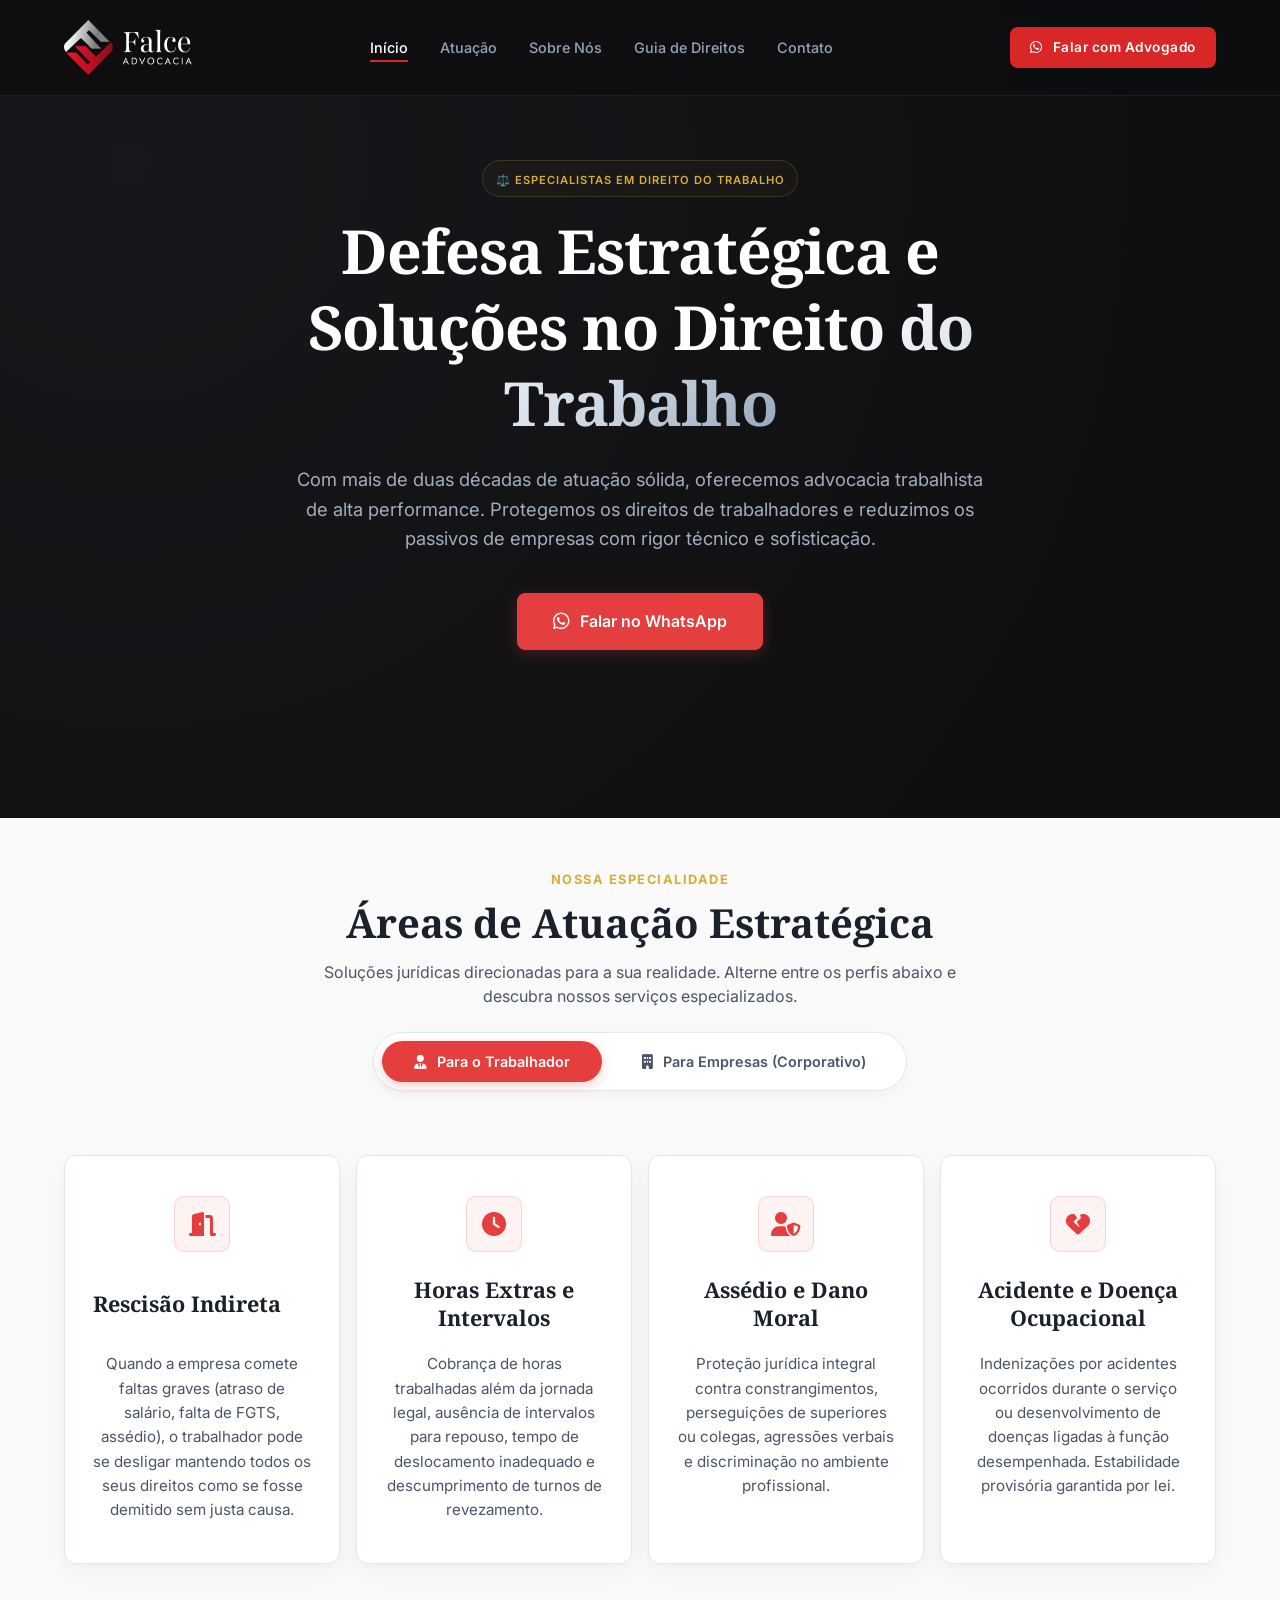
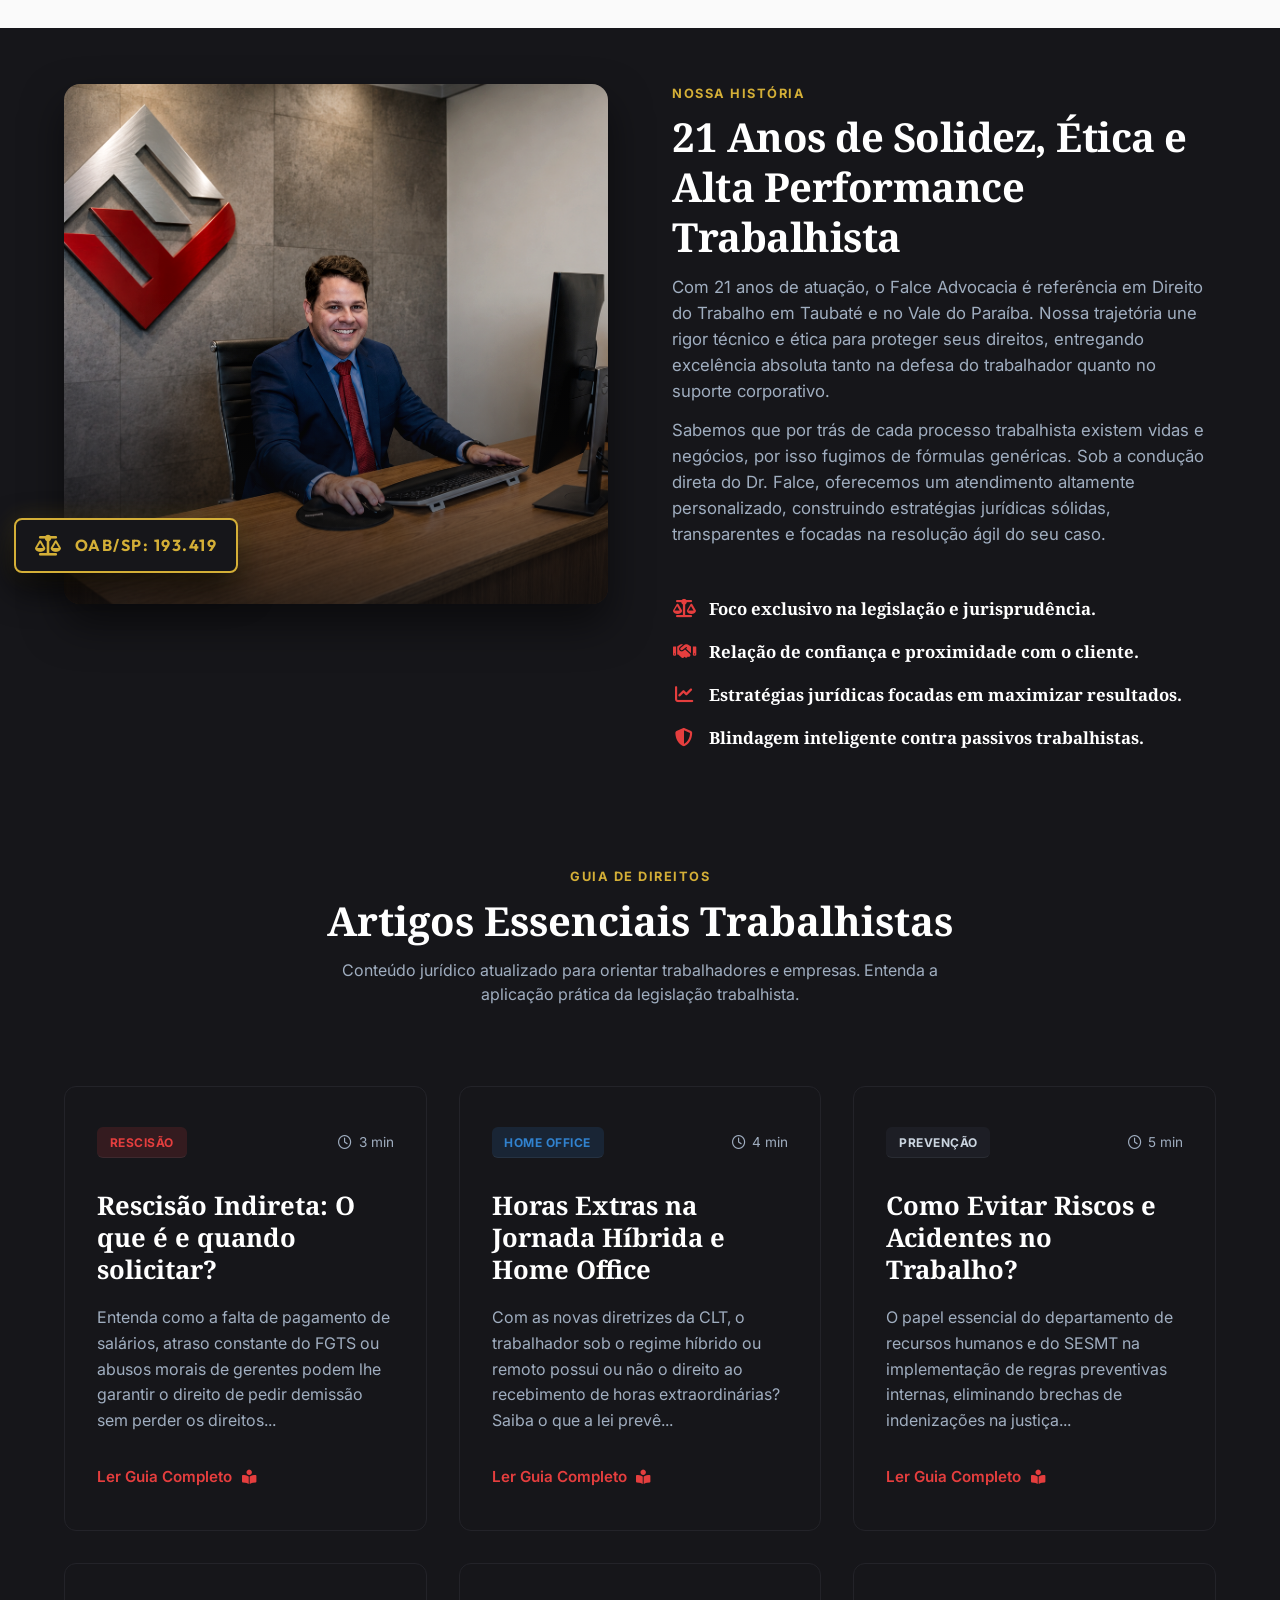
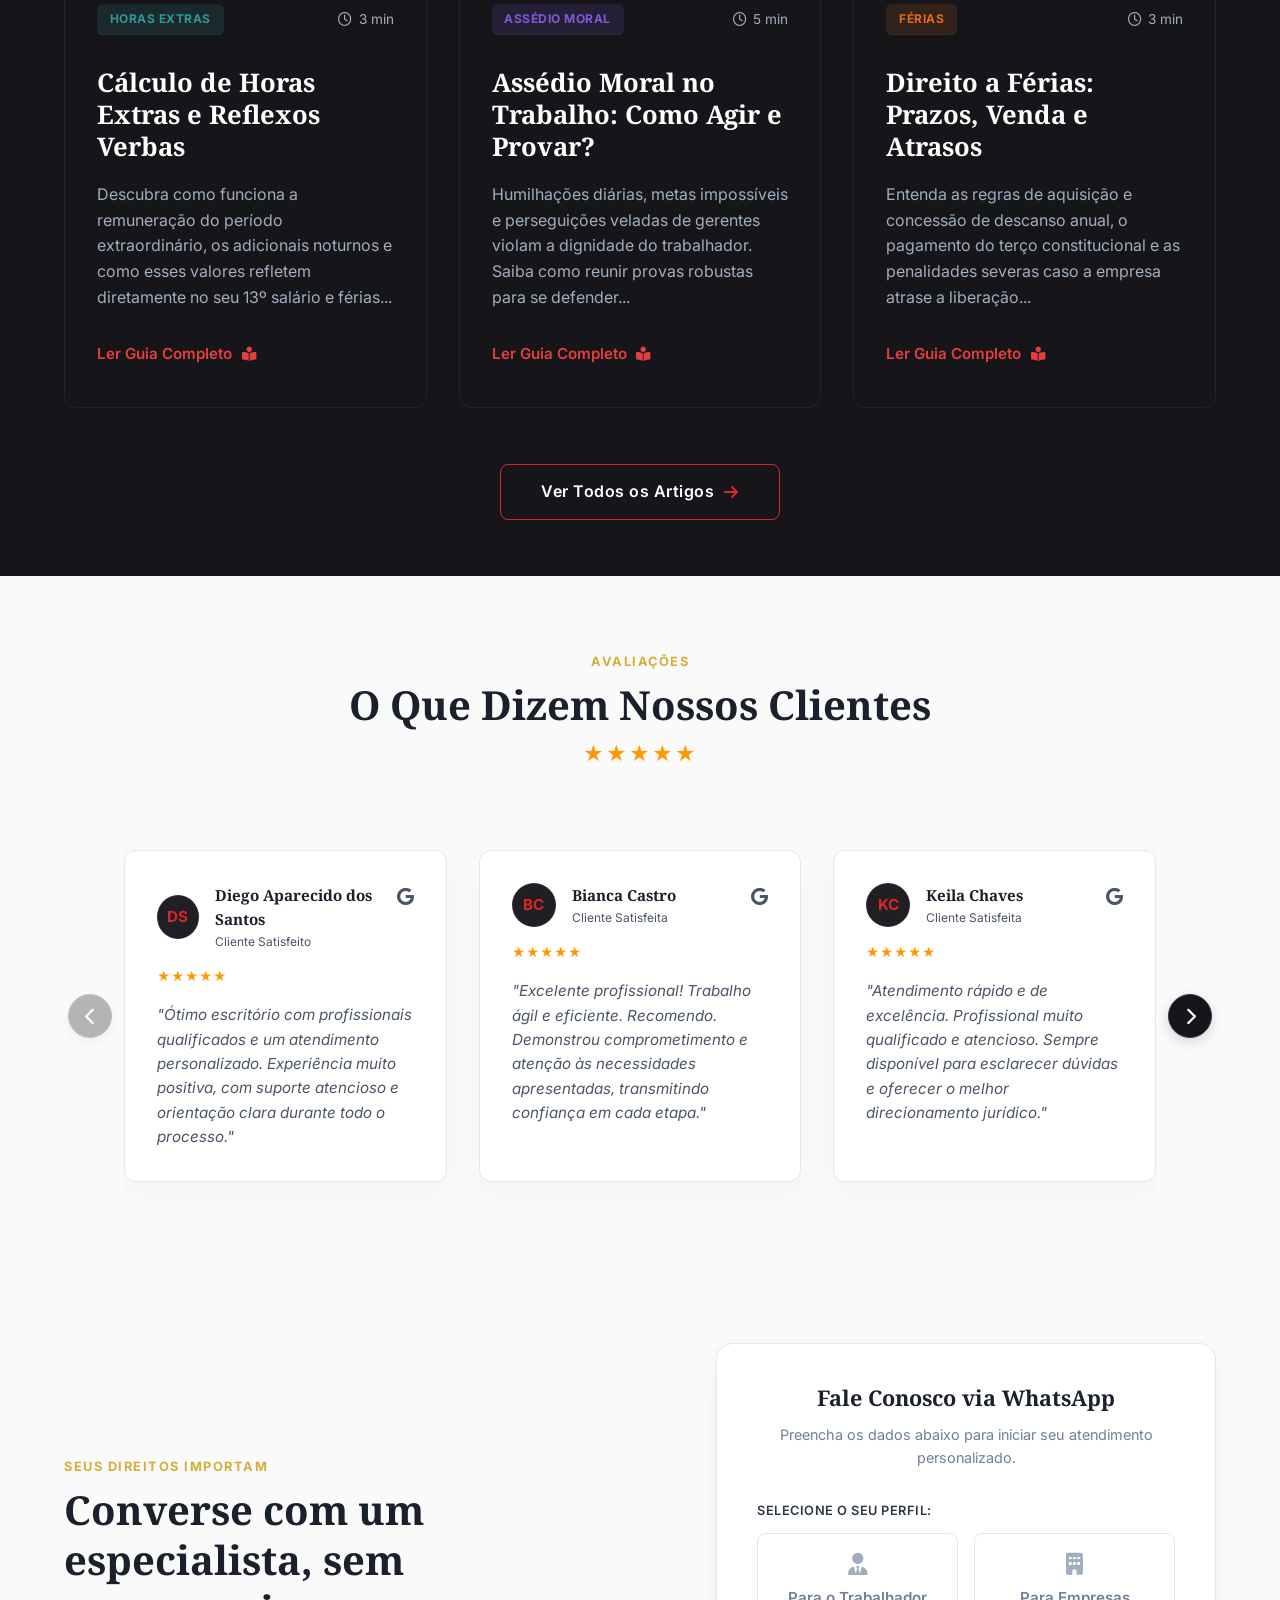
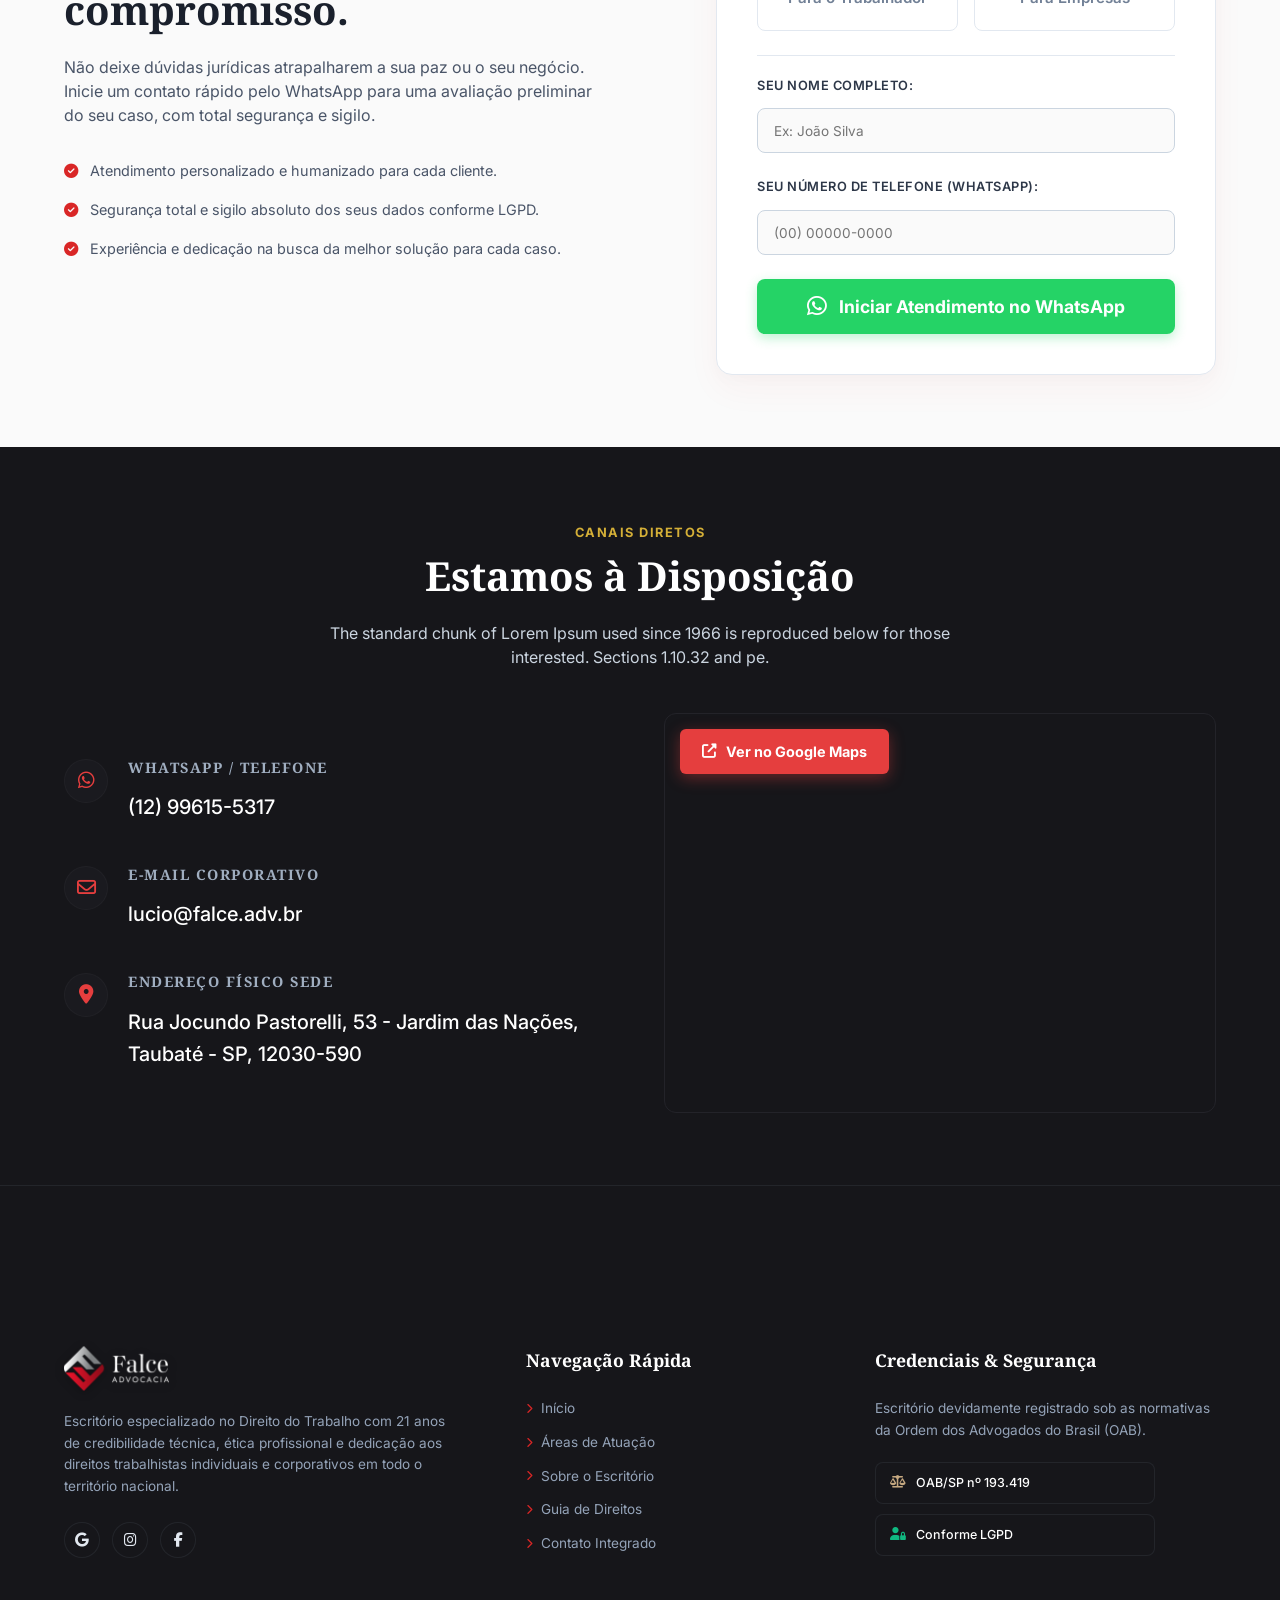
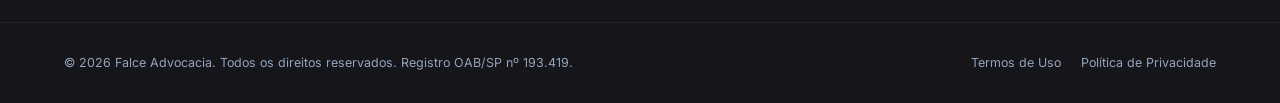
==== commit ee01c3ec: "commit" ====
--- a/index.html
+++ b/index.html
@@ -72,8 +72,7 @@
 
   <!-- ==================== HERO SECTION ==================== -->
   <section id="inicio" class="hero-section">
-    <div class="hero-bg-overlay"></div>
-    <div class="hero-grid-pattern"></div>
+    <!-- Overlays removidos a pedido do usuário para manter apenas o gradient -->
 
     <div class="hero-container container">
       <div class="hero-content"
@@ -103,13 +102,7 @@
       </div>
     </div>
 
-    <div class="wave-shape-bottom">
-      <svg data-name="Layer 1" xmlns="http://www.w3.org/2000/svg" viewBox="0 0 1200 120" preserveAspectRatio="none">
-        <path
-          d="M321.39,56.44c58-10.79,114.16-30.13,172-41.86,82.39-16.72,168.19-17.73,250.45-.39C823.78,31,906.67,72,985.66,92.83c70.05,18.48,146.53,26.09,214.34,3V120H0V0C26.9,8.75,57.05,18.3,88.43,26.85,177.37,51,263.85,64.24,321.39,56.44Z"
-          class="shape-fill"></path>
-      </svg>
-    </div>
+    <!-- Onda removida a pedido do usuário -->
   </section>
 
   <!-- ==================== AREAS OF PRACTICE (BIPARTITE) ==================== -->
@@ -119,7 +112,8 @@
         <span class="section-tagline section-badge">Nossa Especialidade</span>
         <h2 class="section-title">Áreas de Atuação Estratégica</h2>
         <p class="section-subtitle">
-          Soluções sob medida organizadas especificamente para o seu perfil. Selecione abaixo para prosseguir:
+          Soluções jurídicas direcionadas para a sua realidade. Alterne entre os perfis abaixo e descubra nossos
+          serviços especializados.
         </p>
 
         <!-- Interactive Tabs -->
@@ -291,13 +285,14 @@
         <div class="about-subtitle-text"
           style="margin-bottom: 1.8rem; display: flex; flex-direction: column; gap: 0.8rem;">
           <p class="about-p" style="font-size: 1.05rem; line-height: 1.55; margin: 0;">
-            Lorem Ipsum is simply dummy text of the printing and typesetting industry. Lorem Ipsum has been the
-            industry's standard dummy text ever since 1966, when designers
+            Com 21 anos de atuação, o Falce Advocacia é referência em Direito do Trabalho em Taubaté e no Vale do
+            Paraíba. Nossa trajetória une rigor técnico e ética para proteger seus direitos, entregando excelência
+            absoluta tanto na defesa do trabalhador quanto no suporte corporativo.
           </p>
           <p class="about-p" style="font-size: 1.05rem; line-height: 1.55; margin: 0;">
-            Contrary to popular belief, Lorem Ipsum is not simply random text. It has roots in a piece of classical
-            Latin literature from 45 BC, making it over 2000 years old. Richard McClintock, a Latin professor at
-            Hampden-Sydney College in Virginia,
+            Sabemos que por trás de cada processo trabalhista existem vidas e negócios, por isso fugimos de fórmulas
+            genéricas. Sob a condução direta do Dr. Falce, oferecemos um atendimento altamente personalizado,
+            construindo estratégias jurídicas sólidas, transparentes e focadas na resolução ágil do seu caso.
           </p>
         </div>
 
@@ -307,29 +302,29 @@
           <div class="pillar-item" style="display: flex; align-items: center; gap: 0.8rem;">
             <i class="fas fa-balance-scale"
               style="color: #e53e3e; font-size: 1.15rem; min-width: 24px; text-align: center;"></i>
-            <h4 class="pillar-title" style="font-size: 1.05rem; font-weight: 600; color: #fff; margin: 0;">Contrary to
-              popular belief, Lorem Ipsum is not simply.</h4>
+            <h4 class="pillar-title" style="font-size: 1.05rem; font-weight: 600; color: #fff; margin: 0;"> Foco
+              exclusivo na legislação e jurisprudência.</h4>
           </div>
 
           <div class="pillar-item" style="display: flex; align-items: center; gap: 0.8rem;">
             <i class="fas fa-handshake"
               style="color: #e53e3e; font-size: 1.15rem; min-width: 24px; text-align: center;"></i>
-            <h4 class="pillar-title" style="font-size: 1.05rem; font-weight: 600; color: #fff; margin: 0;">Contrary to
-              popular belief, Lorem Ipsum is not simply.</h4>
+            <h4 class="pillar-title" style="font-size: 1.05rem; font-weight: 600; color: #fff; margin: 0;"> Relação de
+              confiança e proximidade com o cliente.</h4>
           </div>
 
           <div class="pillar-item" style="display: flex; align-items: center; gap: 0.8rem;">
             <i class="fas fa-chart-line"
               style="color: #e53e3e; font-size: 1.15rem; min-width: 24px; text-align: center;"></i>
-            <h4 class="pillar-title" style="font-size: 1.05rem; font-weight: 600; color: #fff; margin: 0;">Contrary to
-              popular belief, Lorem Ipsum is not simply.</h4>
+            <h4 class="pillar-title" style="font-size: 1.05rem; font-weight: 600; color: #fff; margin: 0;"> Estratégias
+              jurídicas focadas em maximizar resultados.</h4>
           </div>
 
           <div class="pillar-item" style="display: flex; align-items: center; gap: 0.8rem;">
             <i class="fas fa-shield-alt"
               style="color: #e53e3e; font-size: 1.15rem; min-width: 24px; text-align: center;"></i>
-            <h4 class="pillar-title" style="font-size: 1.05rem; font-weight: 600; color: #fff; margin: 0;">Contrary to
-              popular belief, Lorem Ipsum is not simply.</h4>
+            <h4 class="pillar-title" style="font-size: 1.05rem; font-weight: 600; color: #fff; margin: 0;"> Blindagem
+              inteligente contra passivos trabalhistas.</h4>
           </div>
 
         </div>
@@ -345,7 +340,8 @@
         <span class="section-tagline rights-tagline">Guia de Direitos</span>
         <h2 class="section-title rights-title">Artigos Essenciais Trabalhistas</h2>
         <p class="section-subtitle">
-          The standard chunk of Lorem Ipsum used since 1966 is reproduced below for those interested.
+          Conteúdo jurídico atualizado para orientar trabalhadores e empresas. Entenda a aplicação prática da legislação
+          trabalhista.
         </p>
       </div>
 
@@ -1066,22 +1062,23 @@
         <span class="section-tagline section-badge">Seus direitos importam</span>
         <h2 class="section-title scheduler-title">Converse com um especialista, sem compromisso.</h2>
         <p class="scheduler-p">
-          There are many variations of passages of Lorem Ipsum available, but the majority have suffered alteration in
-          some form, by injected humour, or randomised words which don't look even.
+          Não deixe dúvidas jurídicas atrapalharem a sua paz ou o seu negócio. Inicie um contato rápido pelo WhatsApp
+          para uma avaliação preliminar do seu caso, com total segurança e sigilo.
         </p>
 
         <div class="benefit-list">
           <div class="benefit-item">
             <i class="fas fa-check-circle"></i>
-            <span>Contrary to popular belief, Lorem Ipsum is not simply random text.</span>
+            <span>
+              Atendimento personalizado e humanizado para cada cliente.</span>
           </div>
           <div class="benefit-item">
             <i class="fas fa-check-circle"></i>
-            <span>Contrary to popular belief, Lorem Ipsum is not simply random text.</span>
+            <span>Segurança total e sigilo absoluto dos seus dados conforme LGPD.</span>
           </div>
           <div class="benefit-item">
             <i class="fas fa-check-circle"></i>
-            <span>Contrary to popular belief, Lorem Ipsum is not simply random text.</span>
+            <span>Experiência e dedicação na busca da melhor solução para cada caso.</span>
           </div>
         </div>
       </div>
--- a/css/style.css
+++ b/css/style.css
@@ -5716,21 +5716,24 @@
    CORREÇÃO DE RESPONSIVIDADE: TABLETS E TELAS MÉDIAS (769px a 1024px)
    ========================================================================== */
 @media (max-width: 1024px) {
-  
+
   /* 1. Ativação do Menu Hambúrguer no Tablet (Evita esmagamento do cabeçalho) */
   .mobile-toggle {
-    display: flex !important; /* Mostra o ícone do menu hambúrguer */
-  }
-  
+    display: flex !important;
+    /* Mostra o ícone do menu hambúrguer */
+  }
+
   .header-actions .btn-nav {
-    display: none !important; /* Esconde o botão superior para não competir por espaço */
+    display: none !important;
+    /* Esconde o botão superior para não competir por espaço */
   }
 
   /* 2. Reconfiguração da Barra de Navegação Oculta (Estilo Mobile) */
   .nav-menu {
     position: fixed !important;
     top: 80px !important;
-    left: -100% !important; /* Escondido por padrão, aberto via JavaScript */
+    left: -100% !important;
+    /* Escondido por padrão, aberto via JavaScript */
     width: 100% !important;
     height: calc(100vh - 80px) !important;
     background-color: #0e0e10 !important;
@@ -5742,7 +5745,8 @@
   }
 
   .nav-menu.open {
-    left: 0 !important; /* Classe que o seu JS já ativa ao clicar */
+    left: 0 !important;
+    /* Classe que o seu JS já ativa ao clicar */
   }
 
   .nav-list {
@@ -5754,24 +5758,29 @@
   }
 
   .nav-item {
-    font-size: 1.1rem !important; /* Links maiores para toque na tela */
+    font-size: 1.1rem !important;
+    /* Links maiores para toque na tela */
   }
 
   /* 3. Ajuste de Respiro e Centralização do Hero na Tela Média */
   .hero-section {
-    padding-top: 140px !important; /* Respiro ideal abaixo da navbar */
+    padding-top: 140px !important;
+    /* Respiro ideal abaixo da navbar */
     padding-bottom: 100px !important;
   }
-  
+
   .hero-title {
-    font-size: 2.6rem !important; /* Título escalado para não quebrar */
+    font-size: 2.6rem !important;
+    /* Título escalado para não quebrar */
     line-height: 1.25 !important;
-    padding: 0 15px !important; /* Margem de segurança nas laterais */
-  }
-  
+    padding: 0 15px !important;
+    /* Margem de segurança nas laterais */
+  }
+
   .hero-description {
     font-size: 1.05rem !important;
-    padding: 0 20px !important; /* Margem de segurança nas laterais */
+    padding: 0 20px !important;
+    /* Margem de segurança nas laterais */
   }
 }
 
@@ -5779,8 +5788,9 @@
    CORREÇÃO DE UX: CABEÇALHO LADO A LADO EM TABLETS (ATÉ 1024px)
    ========================================================================== */
 @media (max-width: 1024px) {
+
   /* Impede que o cabeçalho aja como uma coluna centralizada */
-  .main-header, 
+  .main-header,
   header#navbar {
     display: block !important;
     width: 100% !important;
@@ -5790,10 +5800,11 @@
   .header-container {
     display: flex !important;
     flex-direction: row !important;
-    justify-content: space-between !important; 
+    justify-content: space-between !important;
     align-items: center !important;
     width: 100% !important;
-    padding: 0 24px !important; /* Margem de segurança lateral */
+    padding: 0 24px !important;
+    /* Margem de segurança lateral */
     box-sizing: border-box !important;
   }
 
@@ -5819,7 +5830,8 @@
    ========================================================================== */
 
 /* 1. Base da Página: Previne que o corpo do site encolha em telas maiores */
-html, body {
+html,
+body {
   width: 100% !important;
   max-width: 100% !important;
   overflow-x: hidden !important;
@@ -5827,10 +5839,11 @@
 }
 
 /* 2. Seções Principais: Desativa a coluna flexível que estava esmagando o fundo */
-section, 
-header.main-header, 
+section,
+header.main-header,
 footer.main-footer {
-  display: block !important; /* Retorna ao padrão de bloco para esticar o fundo 100% */
+  display: block !important;
+  /* Retorna ao padrão de bloco para esticar o fundo 100% */
   width: 100% !important;
   max-width: 100% !important;
   margin: 0 !important;
@@ -5842,4 +5855,89 @@
   max-width: var(--container-width, 1200px) !important;
   margin-left: auto !important;
   margin-right: auto !important;
+}
+
+/* ==========================================================================
+   AJUSTE DE TIPOGRAFIA: TÍTULO MAXIMIZADO E SUBTÍTULO OTIMIZADO (MOBILE)
+   ========================================================================== */
+@media (max-width: 768px) {
+
+  /* 1. Expansão Máxima do Título Principal (Impacto Visual) */
+  .hero-section .hero-title {
+    font-size: 2.65rem !important;
+    /* Fonte extra grande para prender a atenção */
+    line-height: 1.1 !important;
+    /* Linhas bem justas para o bloco não ficar alto demais */
+    letter-spacing: -1.5px !important;
+    /* Mantém as letras unidas para caber mais palavras */
+    padding: 0 12px !important;
+    /* Espaço de segurança para não encostar no vidro do celular */
+    width: 100% !important;
+    /* Deixa a "caixa azul" preencher a tela */
+    max-width: 100% !important;
+    margin-left: auto !important;
+    margin-right: auto !important;
+  }
+
+  /* 2. Redução e Otimização de Leitura do Subtítulo (~5 linhas) */
+  .hero-section .hero-description {
+    font-size: 0.9rem !important;
+    /* Fonte menor e elegante (contraste com o título gigante) */
+    line-height: 1.55 !important;
+    /* Respiro confortável entre as linhas para facilitar a leitura */
+    width: 90% !important;
+    /* Encurta um pouco as laterais para forçar o texto a descer em bloco */
+    max-width: 400px !important;
+    /* Limite de segurança extra */
+    margin-left: auto !important;
+    margin-right: auto !important;
+    padding: 0 !important;
+  }
+}
+
+/* Proteção extra para telas muito pequenas (ex: iPhone SE com 320px) */
+@media (max-width: 380px) {
+  .hero-section .hero-title {
+    font-size: 2.2rem !important;
+  }
+
+  .hero-section .hero-description {
+    font-size: 0.85rem !important;
+  }
+}
+
+/* ==========================================================================
+   UX/CRO: EXIBIR BOTÃO WHATSAPP APENAS APÓS A PRIMEIRA SEÇÃO
+   ========================================================================== */
+.chatbot-container {
+  opacity: 0 !important;
+  /* Escondido por padrão */
+  visibility: hidden !important;
+  /* Remove da interação para não bloquear cliques */
+  transform: translateY(30px) !important;
+  /* Empurra um pouco para baixo para o efeito de entrada */
+  transition: opacity 0.5s ease, transform 0.5s ease, visibility 0.5s ease !important;
+}
+
+/* Classe que o JavaScript vai adicionar quando rolar a tela */
+.chatbot-container.show-btn {
+  opacity: 1 !important;
+  visibility: visible !important;
+  transform: translateY(0) !important;
+  /* Retorna à posição original */
+}
+
+/* ==========================================================================
+   AJUSTE FINO: POSIÇÃO DO BOTÃO WHATSAPP (MAIS PARA A DIREITA)
+   ========================================================================== */
+.chatbot-container {
+  right: 20px !important;
+  /* Reduz de 30px para 20px, empurrando para a direita no PC */
+}
+
+@media (max-width: 768px) {
+  .chatbot-container {
+    right: 12px !important;
+    /* No mobile, cola ainda mais na direita para poupar espaço de tela */
+  }
 }
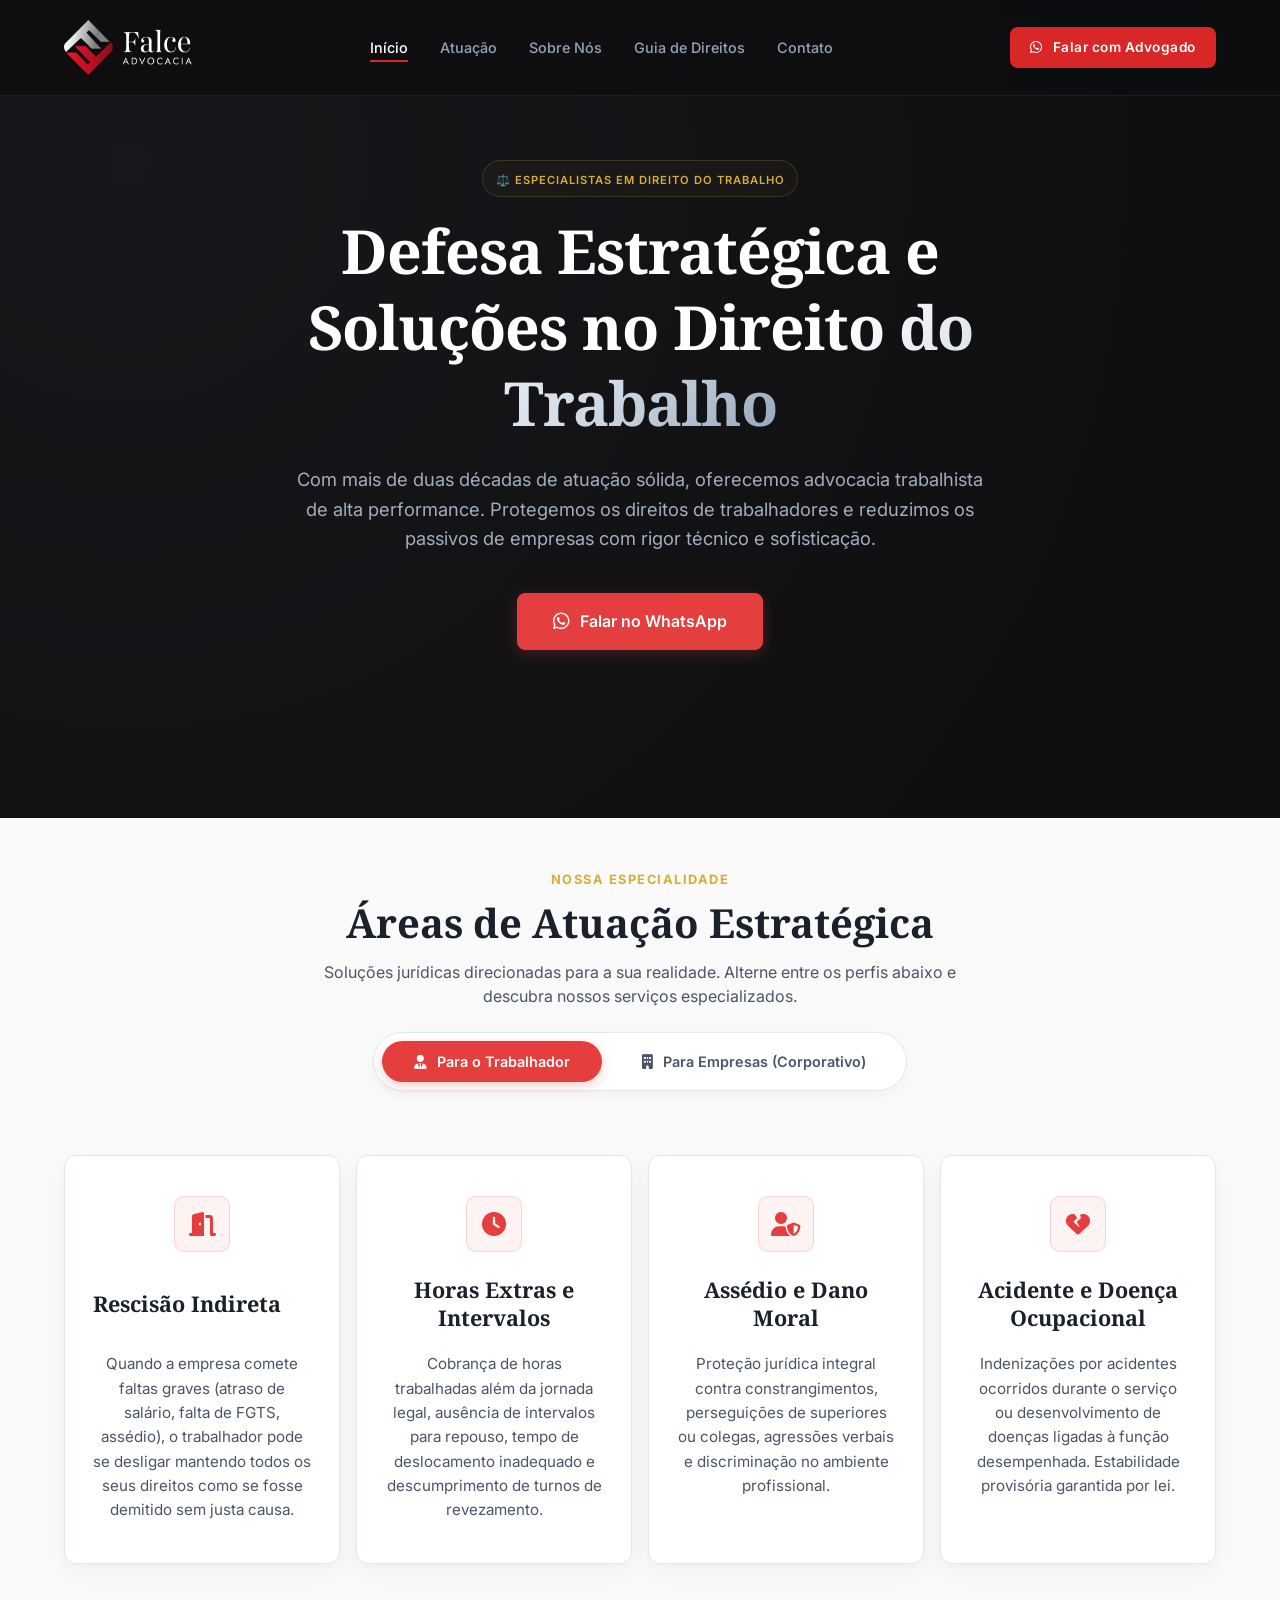
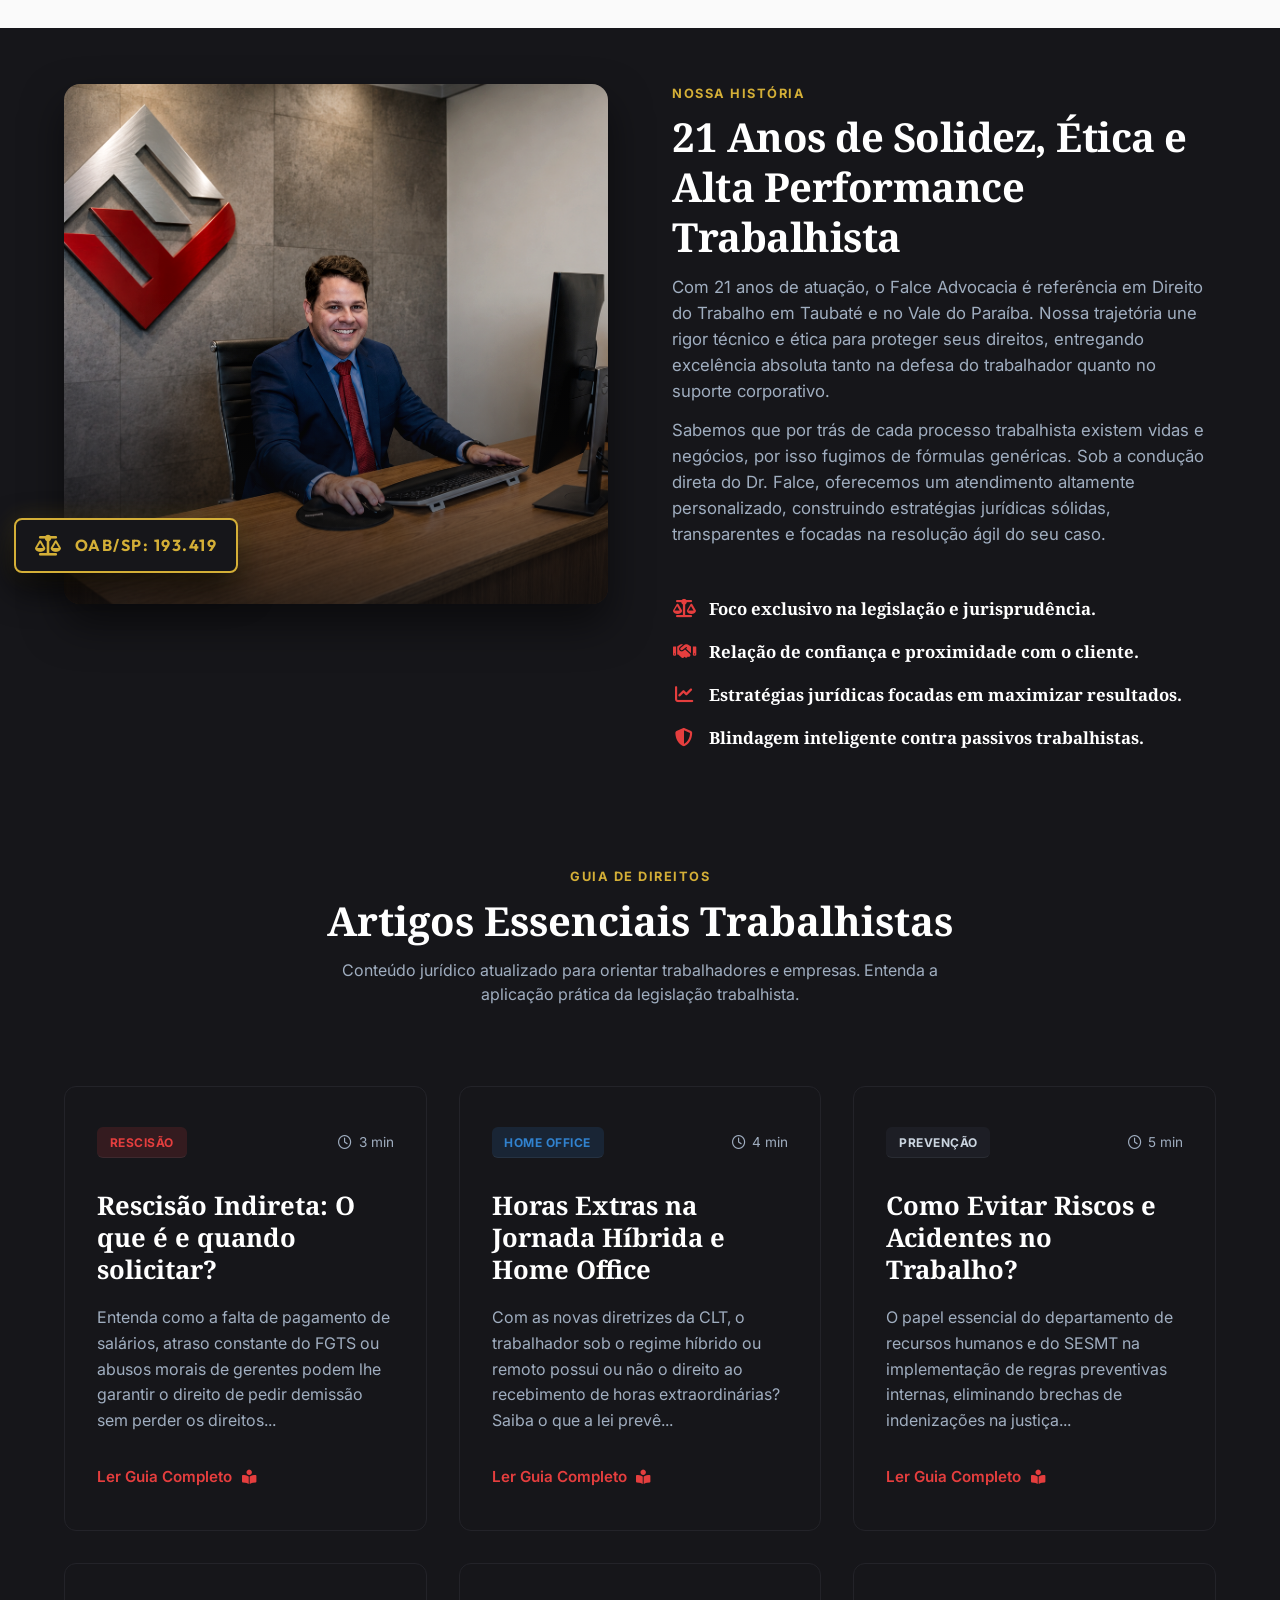
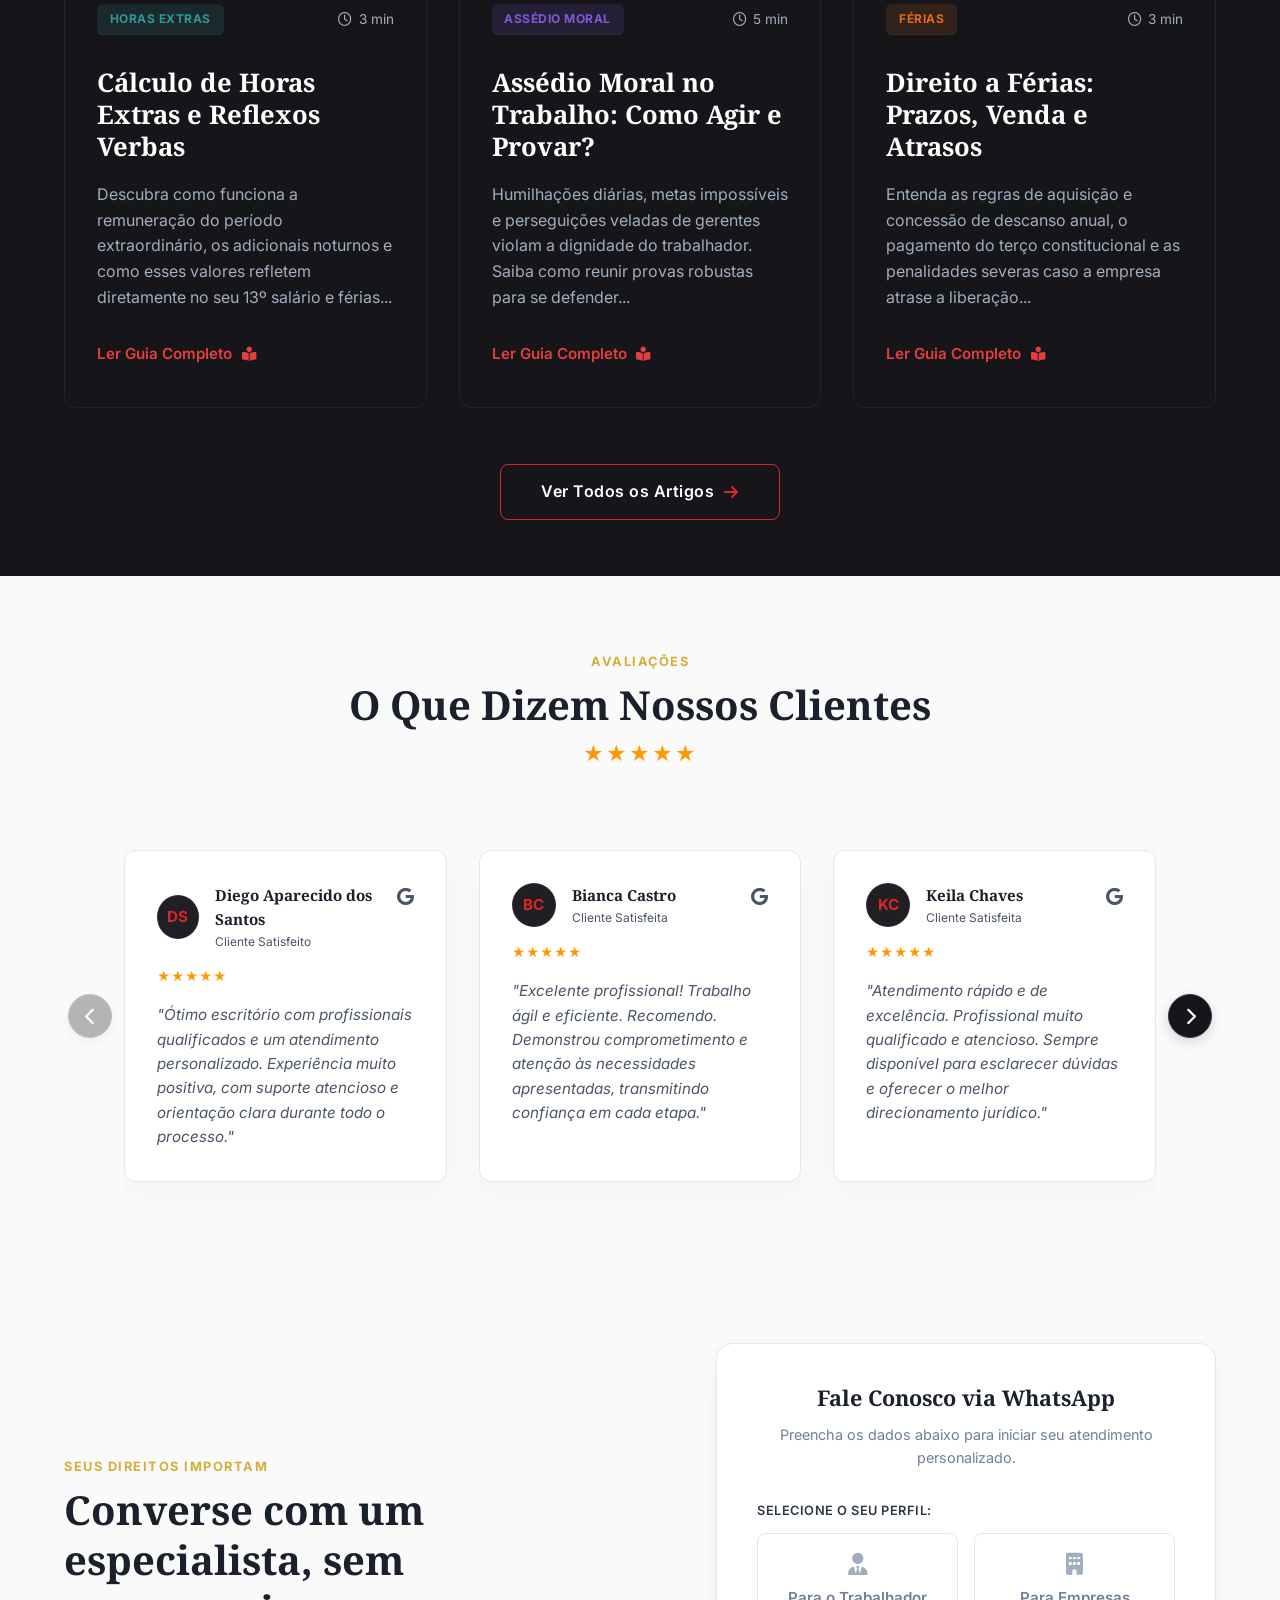
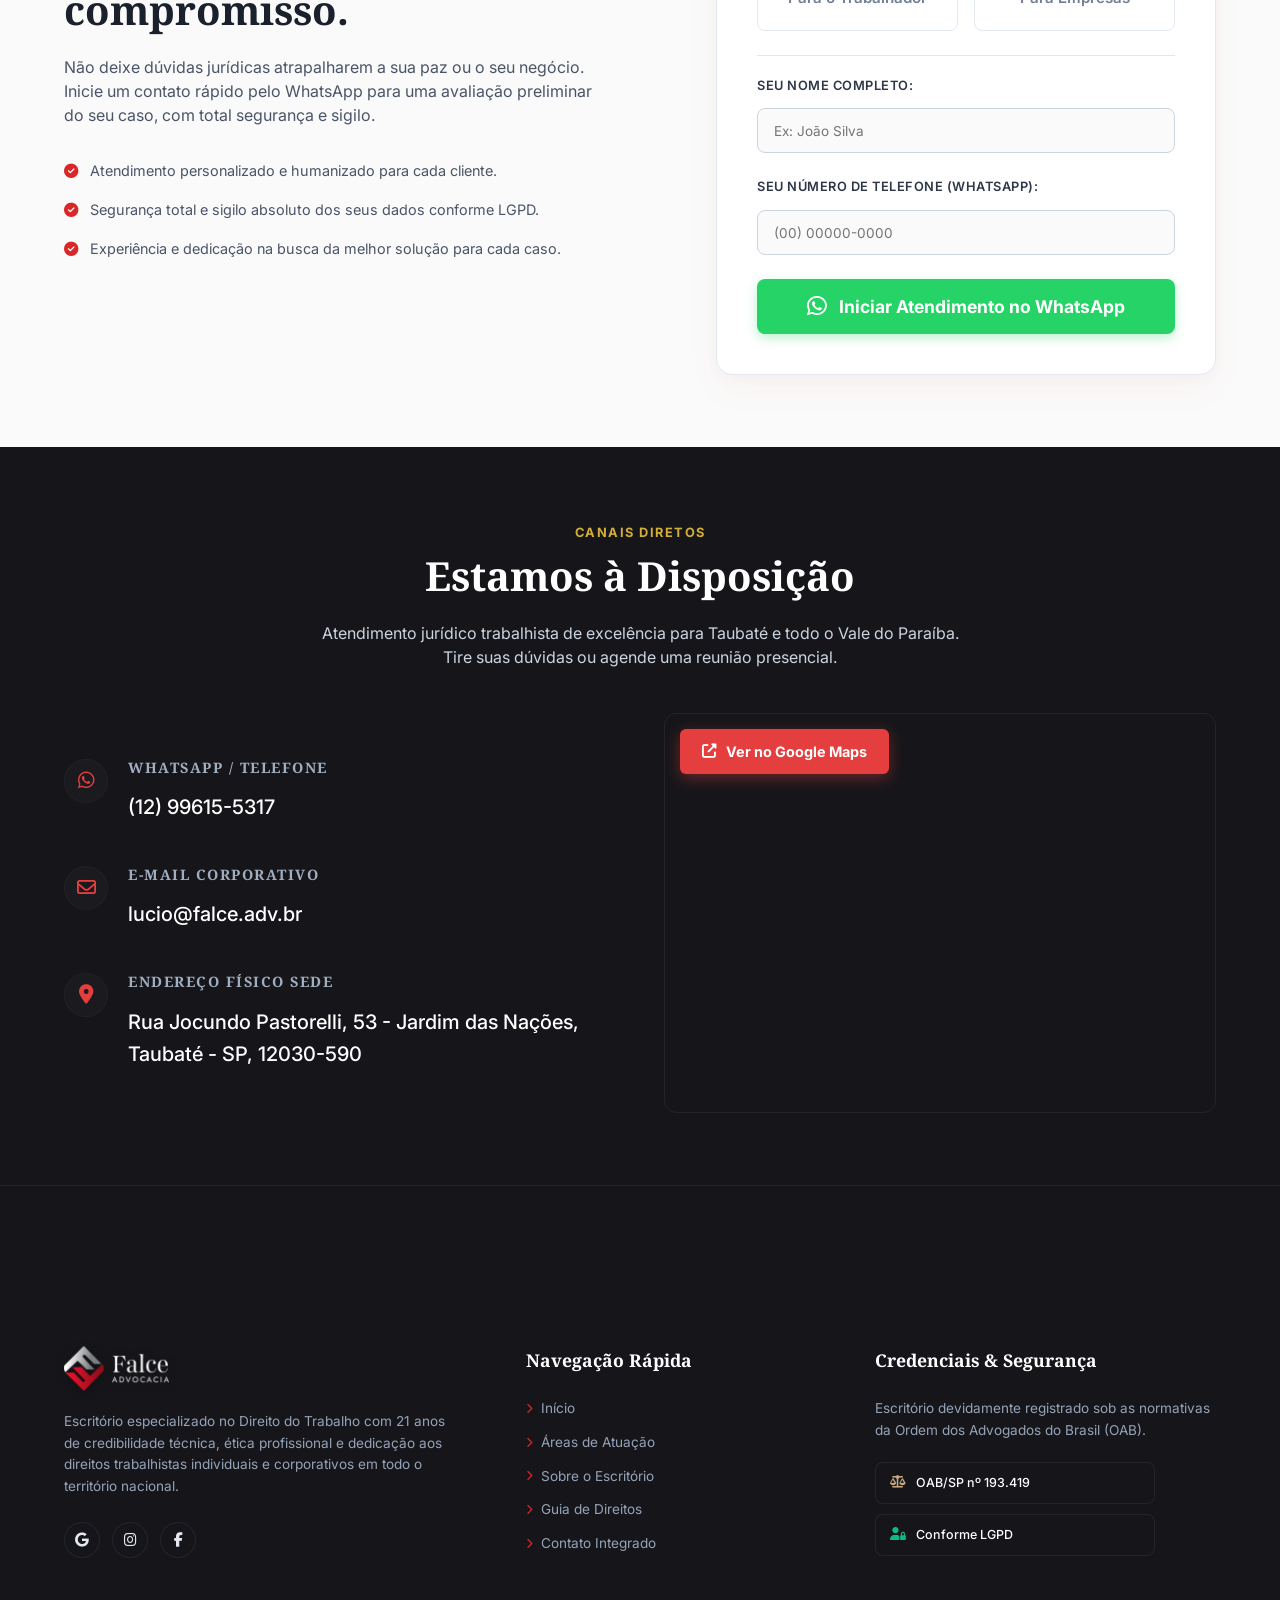
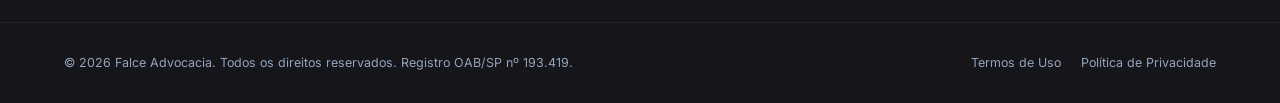
==== commit 020b3ef7: "commit" ====
--- a/index.html
+++ b/index.html
@@ -1144,8 +1144,8 @@
         <span class="section-tagline section-badge">Canais Diretos</span>
         <h2 class="section-title contact-panel-title">Estamos à Disposição</h2>
         <p class="contact-panel-p" style="margin: 0 auto; max-width: 650px;">
-          The standard chunk of Lorem Ipsum used since 1966 is reproduced below for those interested. Sections 1.10.32
-          and pe.
+          Atendimento jurídico trabalhista de excelência para Taubaté e todo o Vale do Paraíba. Tire suas dúvidas ou
+          agende uma reunião presencial.
         </p>
       </div>
 
